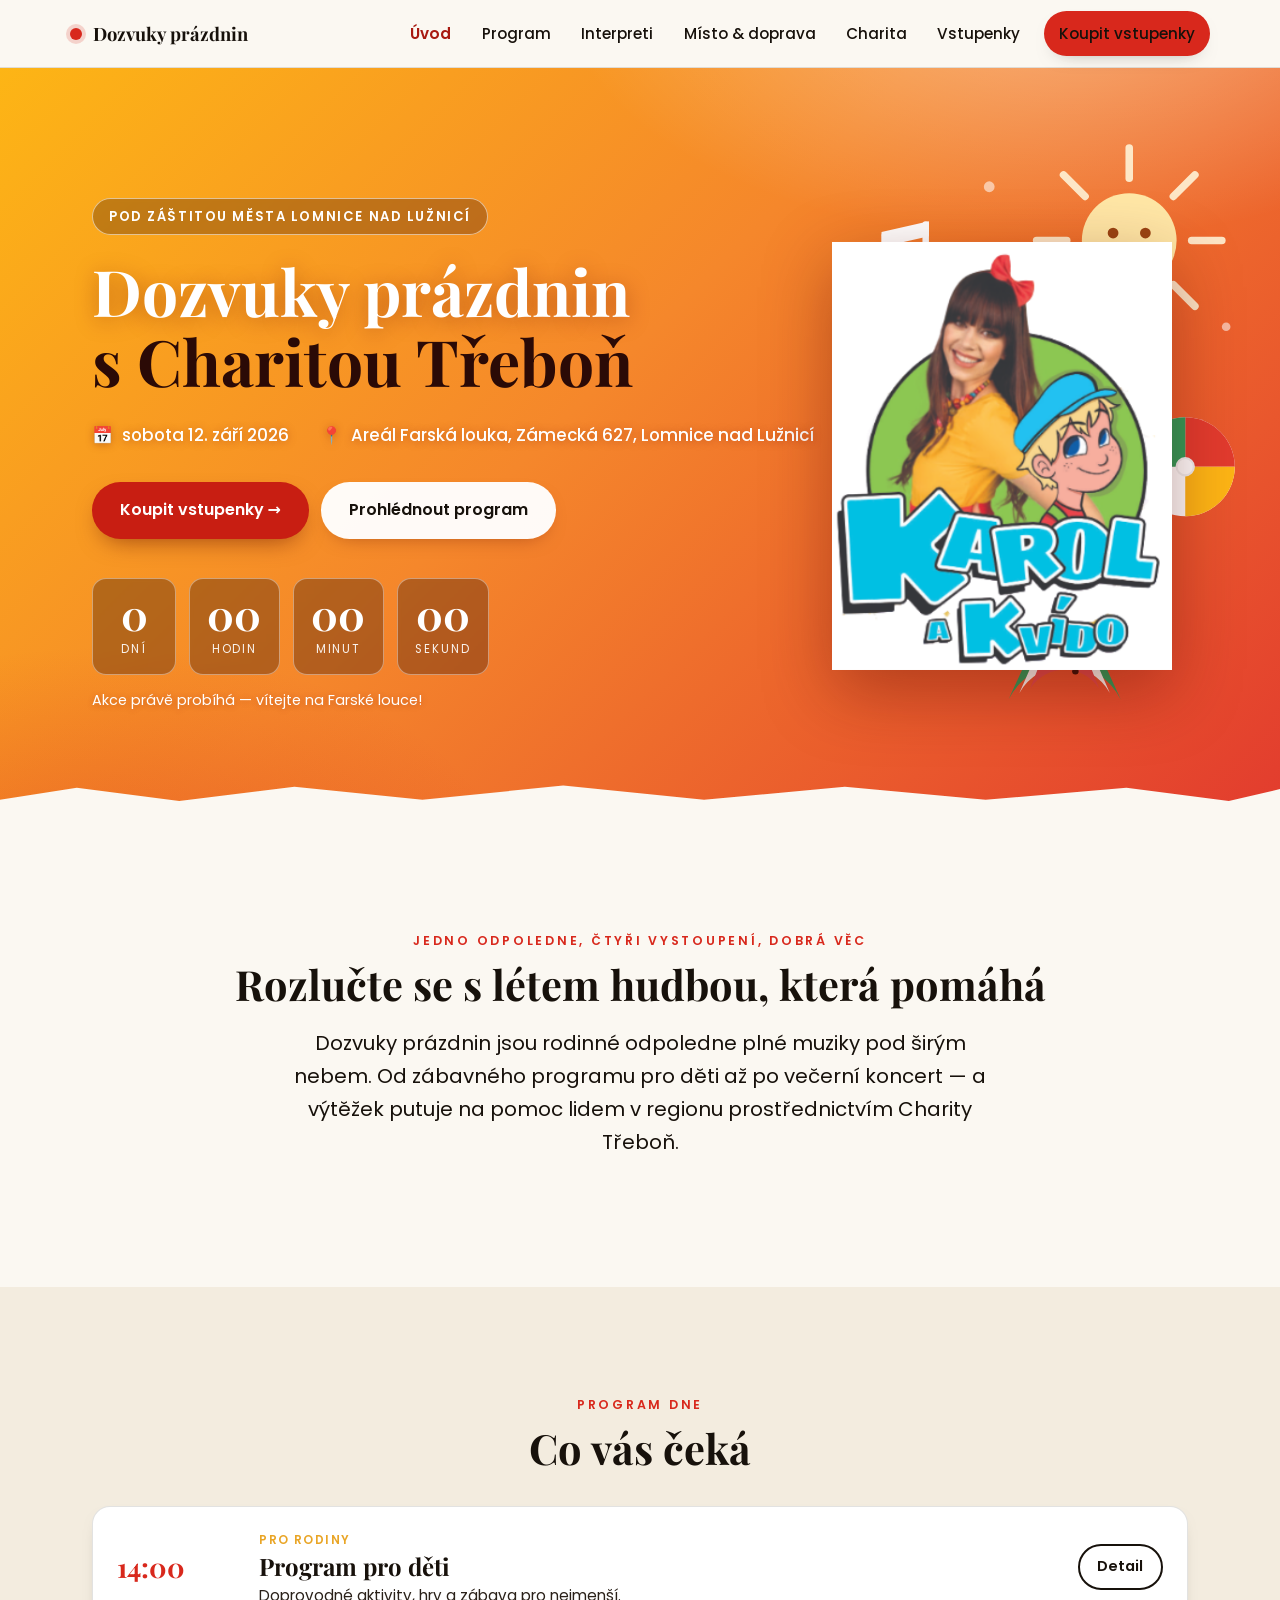
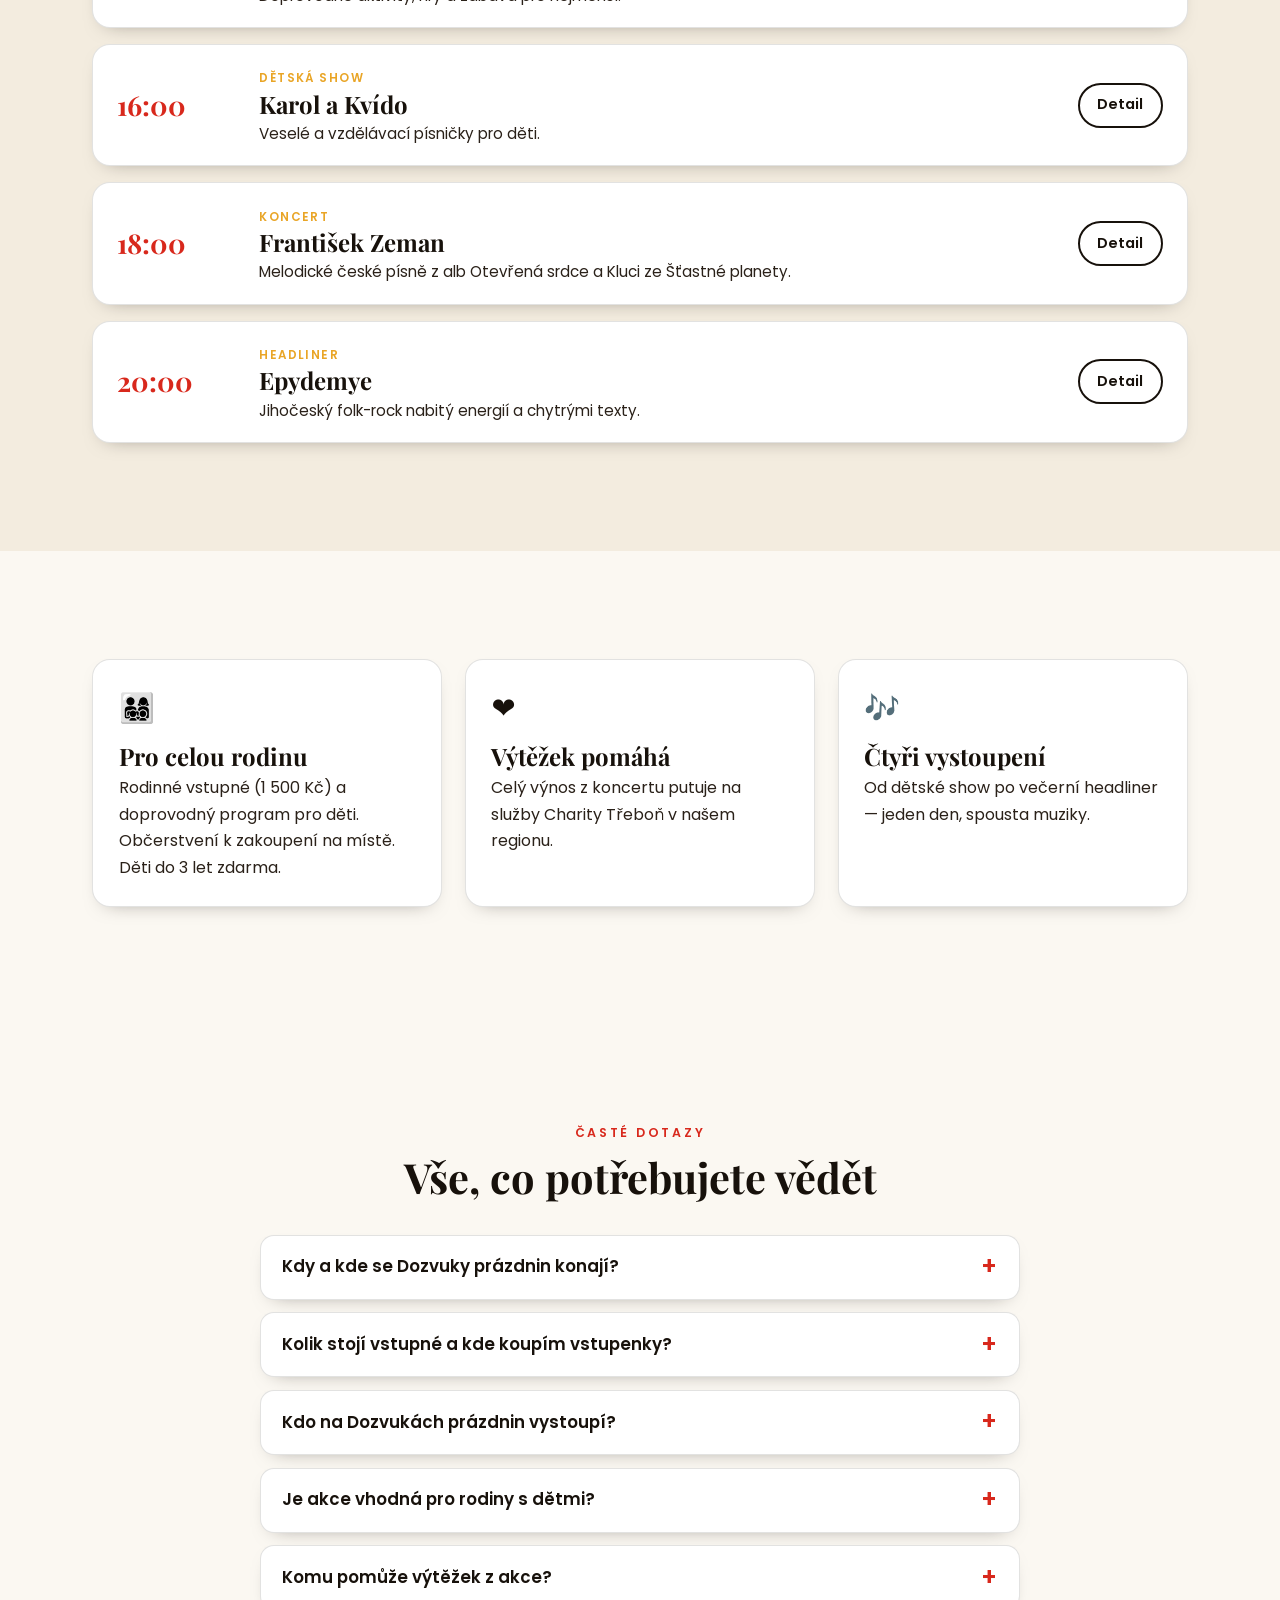
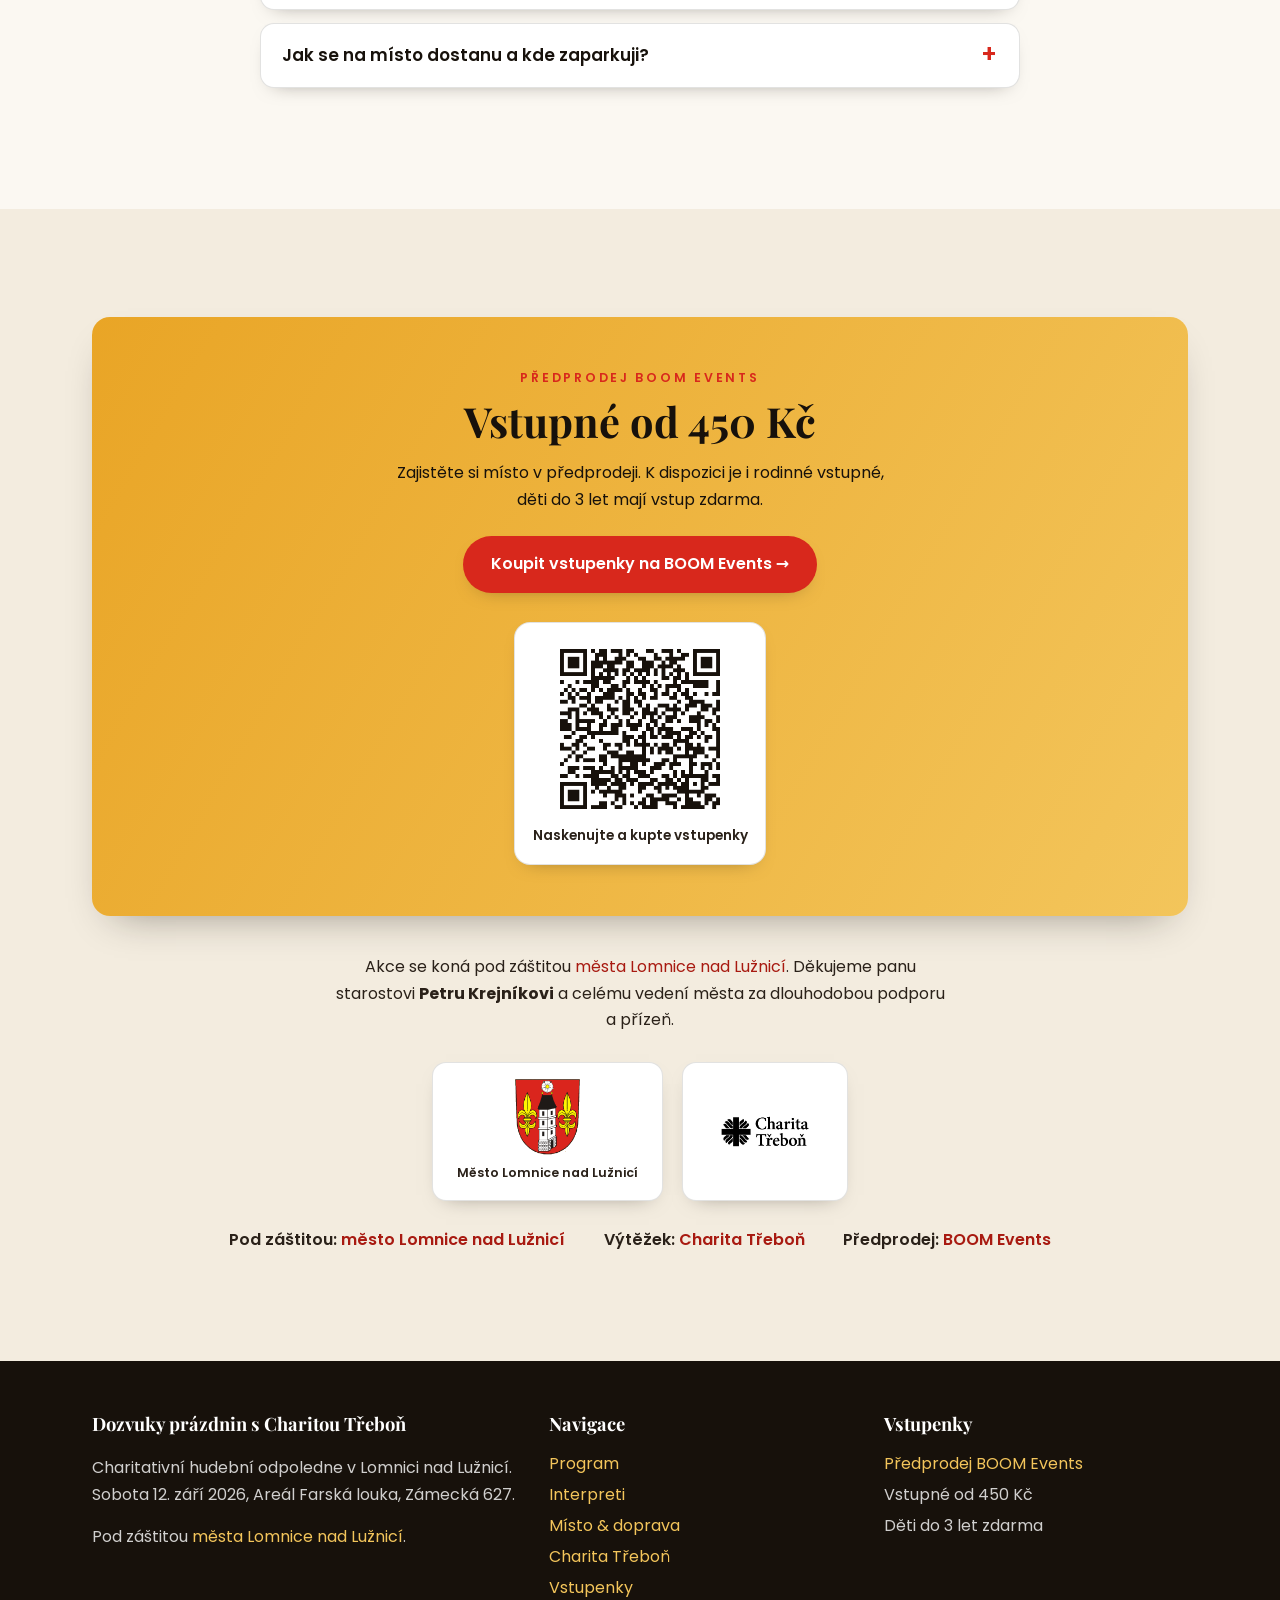
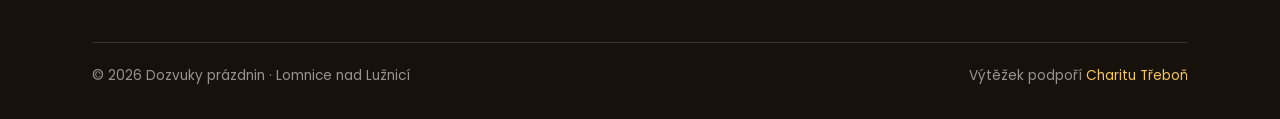
==== index.html @ 234ec27c "Přidán Google Analytics tag (gtag.js) na všechny stránky" ====
<!DOCTYPE html>
<html lang="cs">
<head>
  <!-- Google tag (gtag.js) -->
  <script async src="https://www.googletagmanager.com/gtag/js?id=G-XWTMJ2NVRX"></script>
  <script>
    window.dataLayer = window.dataLayer || [];
    function gtag(){dataLayer.push(arguments);}
    gtag('js', new Date());

    gtag('config', 'G-XWTMJ2NVRX');
  </script>
  <meta charset="UTF-8" />
  <meta name="viewport" content="width=device-width, initial-scale=1.0" />
  <title>Dozvuky prázdnin s Charitou Třeboň · 12. 9. 2026 · Lomnice nad Lužnicí</title>
  <meta name="description" content="Dozvuky prázdnin s Charitou Třeboň — rodinné charitativní odpoledne a koncert v sobotu 12. září 2026 v Lomnici nad Lužnicí (areál Farská louka). Vystoupí Karol a Kvído, František Zeman a Epydemye. Vstupné od 450 Kč, děti do 3 let zdarma. Výtěžek podpoří Charitu Třeboň." />
  <meta name="keywords" content="Dozvuky prázdnin, Lomnice nad Lužnicí, Charita Třeboň, koncert, Epydemye, František Zeman, Karol a Kvído, Farská louka, akce pro rodiny, září 2026" />
  <link rel="canonical" href="https://dozvukyprazdnin.cz/" />
  <meta name="robots" content="index,follow,max-image-preview:large,max-snippet:-1" />
  <meta name="author" content="Dozvuky prázdnin s Charitou Třeboň" />
  <meta name="theme-color" content="#E23B2E" />
  <meta name="geo.region" content="CZ-JC" />
  <meta name="geo.placename" content="Lomnice nad Lužnicí" />
  <meta name="geo.position" content="49.0876;14.7156" />
  <meta name="ICBM" content="49.0876, 14.7156" />
  <meta property="og:site_name" content="Dozvuky prázdnin s Charitou Třeboň" />
  <meta property="og:locale" content="cs_CZ" />
  <meta property="og:type" content="website" />
  <meta property="og:url" content="https://dozvukyprazdnin.cz/" />
  <meta property="og:title" content="Dozvuky prázdnin s Charitou Třeboň · 12. 9. 2026 · Lomnice nad Lužnicí" />
  <meta property="og:description" content="Rodinné charitativní odpoledne a koncert. Karol a Kvído, František Zeman a Epydemye. Vstupné od 450 Kč, děti do 3 let zdarma. Výtěžek pro Charitu Třeboň." />
  <meta property="og:image" content="https://dozvukyprazdnin.cz/og-image.png" />
  <meta property="og:image:width" content="1200" />
  <meta property="og:image:height" content="630" />
  <meta property="og:image:alt" content="Dozvuky prázdnin s Charitou Třeboň — 12. září 2026, Lomnice nad Lužnicí" />
  <meta name="twitter:card" content="summary_large_image" />
  <meta name="twitter:title" content="Dozvuky prázdnin s Charitou Třeboň · 12. 9. 2026" />
  <meta name="twitter:description" content="Rodinné charitativní odpoledne a koncert v Lomnici nad Lužnicí. Karol a Kvído, František Zeman, Epydemye. Vstupné od 450 Kč." />
  <meta name="twitter:image" content="https://dozvukyprazdnin.cz/og-image.png" />
  <link rel="icon" href="favicon.svg" type="image/svg+xml" />
  <link rel="apple-touch-icon" href="apple-touch-icon.png" />
  <link rel="preconnect" href="https://fonts.googleapis.com" />
  <link rel="preconnect" href="https://fonts.gstatic.com" crossorigin />
  <link href="https://fonts.googleapis.com/css2?family=Playfair+Display:wght@500;700;800&family=Poppins:wght@400;500;600&display=swap" rel="stylesheet" />
  <link rel="stylesheet" href="styles.css" />
  <script type="application/ld+json">
  {
    "@context": "https://schema.org",
    "@graph": [
      {
        "@type": "Festival",
        "name": "Dozvuky prázdnin s Charitou Třeboň",
        "startDate": "2026-09-12T14:00:00+02:00",
        "endDate": "2026-09-12T23:00:00+02:00",
        "eventStatus": "https://schema.org/EventScheduled",
        "eventAttendanceMode": "https://schema.org/OfflineEventAttendanceMode",
        "inLanguage": "cs",
        "url": "https://dozvukyprazdnin.cz/",
        "image": ["https://dozvukyprazdnin.cz/og-image.png"],
        "description": "Rodinné charitativní hudební odpoledne a večer v Lomnici nad Lužnicí. Program pro děti, Karol a Kvído, František Zeman a Epydemye. Výtěžek podpoří Charitu Třeboň.",
        "location": {
          "@type": "Place",
          "name": "Areál Farská louka",
          "address": {
            "@type": "PostalAddress",
            "streetAddress": "Zámecká 627",
            "addressLocality": "Lomnice nad Lužnicí",
            "postalCode": "378 16",
            "addressCountry": "CZ"
          },
          "geo": { "@type": "GeoCoordinates", "latitude": 49.0876, "longitude": 14.7156 }
        },
        "organizer": { "@type": "Organization", "name": "Encantar s.r.o.", "url": "https://dozvukyprazdnin.cz/" },
        "sponsor": { "@type": "Organization", "name": "Město Lomnice nad Lužnicí" },
        "performer": [
          { "@type": "MusicGroup", "name": "Karol a Kvído", "url": "https://karolakvido.cz/" },
          { "@type": "Person", "name": "František Zeman", "url": "https://frantisekzeman.cz/" },
          { "@type": "MusicGroup", "name": "Epydemye", "url": "https://www.epydemye.cz/" }
        ],
        "offers": {
          "@type": "Offer",
          "url": "https://connect.boomevents.org/cs/encantar-sro-dcrau/dozvukyprazdnin26?fromGuidepost=true",
          "price": "450",
          "priceCurrency": "CZK",
          "availability": "https://schema.org/InStock",
          "validFrom": "2026-01-01T00:00:00+01:00"
        },
        "subEvent": [
          { "@type": "Event", "name": "Program pro děti", "startDate": "2026-09-12T14:00:00+02:00", "location": { "@type": "Place", "name": "Areál Farská louka, Lomnice nad Lužnicí" } },
          { "@type": "Event", "name": "Karol a Kvído", "startDate": "2026-09-12T16:00:00+02:00", "performer": { "@type": "MusicGroup", "name": "Karol a Kvído" }, "location": { "@type": "Place", "name": "Areál Farská louka, Lomnice nad Lužnicí" } },
          { "@type": "Event", "name": "František Zeman", "startDate": "2026-09-12T18:00:00+02:00", "performer": { "@type": "Person", "name": "František Zeman" }, "location": { "@type": "Place", "name": "Areál Farská louka, Lomnice nad Lužnicí" } },
          { "@type": "Event", "name": "Epydemye", "startDate": "2026-09-12T20:00:00+02:00", "performer": { "@type": "MusicGroup", "name": "Epydemye" }, "location": { "@type": "Place", "name": "Areál Farská louka, Lomnice nad Lužnicí" } }
        ]
      },
      {
        "@type": "WebSite",
        "name": "Dozvuky prázdnin s Charitou Třeboň",
        "url": "https://dozvukyprazdnin.cz/",
        "inLanguage": "cs"
      },
      {
        "@type": "FAQPage",
        "mainEntity": [
          { "@type": "Question", "name": "Kdy a kde se Dozvuky prázdnin konají?", "acceptedAnswer": { "@type": "Answer", "text": "V sobotu 12. září 2026 od 14:00 v areálu Farská louka, Zámecká 627, Lomnice nad Lužnicí." } },
          { "@type": "Question", "name": "Kolik stojí vstupné a kde koupím vstupenky?", "acceptedAnswer": { "@type": "Answer", "text": "Základní vstupné je od 450 Kč, rodinné vstupné (1+3 nebo 2+2) stojí 1 500 Kč. Vstupenky koupíte v předprodeji na BOOM Events. Ve vstupném je koncert a program; jídlo a pití si návštěvníci hradí sami na místě. Děti do 3 let mají vstup zdarma." } },
          { "@type": "Question", "name": "Kdo na Dozvukách prázdnin vystoupí?", "acceptedAnswer": { "@type": "Answer", "text": "Odpolední program pro děti (14:00), dětská show Karol a Kvído (16:00), zpěvák František Zeman (18:00) a jihočeská folk-rocková kapela Epydemye (20:00)." } },
          { "@type": "Question", "name": "Je akce vhodná pro rodiny s dětmi?", "acceptedAnswer": { "@type": "Answer", "text": "Ano. Připraven je doprovodný program pro děti a rodinné vstupné (1 500 Kč). Občerstvení je k zakoupení na místě. Děti do 3 let vstup zdarma." } },
          { "@type": "Question", "name": "Komu pomůže výtěžek z akce?", "acceptedAnswer": { "@type": "Answer", "text": "Celý výtěžek z koncertu podpoří Charitu Třeboň a její sociální a zdravotní služby v regionu." } },
          { "@type": "Question", "name": "Jak se na místo dostanu a kde zaparkuji?", "acceptedAnswer": { "@type": "Answer", "text": "Areál Farská louka leží v centru Lomnice nad Lužnicí. Přijet lze autem (parkování v okolí areálu a v centru) i vlakem na trati Veselí nad Lužnicí – Třeboň." } }
        ]
      }
    ]
  }
  </script>
</head>
<body>

  <header class="site-header">
    <div class="container nav">
      <a class="brand" href="index.html"><span class="dot"></span> Dozvuky prázdnin</a>
      <button class="nav-toggle" aria-label="Menu"><span></span><span></span><span></span></button>
      <ul class="nav-links">
        <li><a href="index.html" class="active">Úvod</a></li>
        <li><a href="program.html">Program</a></li>
        <li><a href="interpreti.html">Interpreti</a></li>
        <li><a href="info.html">Místo &amp; doprava</a></li>
        <li><a href="charita.html">Charita</a></li>
        <li><a href="vstupenky.html">Vstupenky</a></li>
        <li class="nav-cta"><a class="btn btn--primary btn--sm" href="https://connect.boomevents.org/cs/encantar-sro-dcrau/dozvukyprazdnin26?fromGuidepost=true" target="_blank" rel="noopener">Koupit vstupenky</a></li>
      </ul>
    </div>
  </header>

  <!-- HERO -->
  <section class="hero">
    <div class="hero-art" aria-hidden="true">
      <svg viewBox="0 0 520 620" xmlns="http://www.w3.org/2000/svg">
        <!-- konfety -->
        <g fill="#fff" opacity=".55">
          <circle cx="250" cy="70" r="5"/><circle cx="470" cy="200" r="4"/>
          <circle cx="210" cy="300" r="4"/><circle cx="300" cy="230" r="5"/>
          <circle cx="410" cy="470" r="5"/><circle cx="230" cy="470" r="4"/>
        </g>
        <!-- sluníčko -->
        <g class="float">
          <g stroke="#FFF3D6" stroke-width="7" stroke-linecap="round" opacity=".9">
            <line x1="438" y1="120" x2="466" y2="120"/>
            <line x1="421" y1="79" x2="441" y2="59"/>
            <line x1="380" y1="62" x2="380" y2="34"/>
            <line x1="339" y1="79" x2="319" y2="59"/>
            <line x1="322" y1="120" x2="294" y2="120"/>
            <line x1="339" y1="161" x2="319" y2="181"/>
            <line x1="380" y1="178" x2="380" y2="206"/>
            <line x1="421" y1="161" x2="441" y2="181"/>
          </g>
          <circle cx="380" cy="120" r="44" fill="#FFE7A6"/>
          <circle cx="365" cy="113" r="5" fill="#9a4413"/>
          <circle cx="395" cy="113" r="5" fill="#9a4413"/>
          <path d="M363 130 q17 18 34 0" stroke="#9a4413" stroke-width="5" stroke-linecap="round" fill="none"/>
        </g>
        <!-- noty -->
        <g class="float f2" fill="#fff">
          <rect x="150" y="112" width="6" height="72" rx="3"/>
          <rect x="188" y="102" width="6" height="72" rx="3"/>
          <path d="M150 112 L194 102 L194 116 L150 126 Z"/>
          <ellipse cx="146" cy="186" rx="14" ry="10"/>
          <ellipse cx="184" cy="176" rx="14" ry="10"/>
        </g>
        <!-- plážový míč -->
        <g class="float f3">
          <circle cx="432" cy="330" r="46" fill="#fff"/>
          <path d="M432 284 A46 46 0 0 1 478 330 L432 330 Z" fill="#E23B2E"/>
          <path d="M432 330 L478 330 A46 46 0 0 1 432 376 Z" fill="#FDB515"/>
          <path d="M432 330 L386 330 A46 46 0 0 1 432 284 Z" fill="#2E9E5A"/>
          <circle cx="432" cy="330" r="8" fill="#fff" stroke="#f0f0f0" stroke-width="2"/>
        </g>
        <!-- zmrzka -->
        <g class="float f4">
          <path d="M126 352 L174 352 L150 414 Z" fill="#E8A05A"/>
          <circle cx="150" cy="340" r="26" fill="#FBE3A0"/>
          <circle cx="135" cy="324" r="20" fill="#F4A7C0"/>
          <circle cx="166" cy="324" r="20" fill="#F0997B"/>
          <circle cx="150" cy="302" r="7" fill="#E23B2E"/>
        </g>
        <!-- meloun -->
        <g class="float f5">
          <path d="M320 432 L268 546 A58 58 0 0 1 372 546 Z" fill="#2E9E5A"/>
          <path d="M320 444 L278 540 A48 48 0 0 1 362 540 Z" fill="#FBF8F2"/>
          <path d="M320 454 L288 536 A38 38 0 0 1 352 536 Z" fill="#E24B4A"/>
          <circle cx="312" cy="512" r="3" fill="#3a1206"/>
          <circle cx="330" cy="520" r="3" fill="#3a1206"/>
          <circle cx="320" cy="498" r="3" fill="#3a1206"/>
        </g>
      </svg>
    </div>
    <div class="container">
      <span class="hero-badge">Pod záštitou města Lomnice nad Lužnicí</span>
      <h1>Dozvuky prázdnin <span class="accent">s Charitou Třeboň</span></h1>
      <div class="hero-meta">
        <div><span class="ic">📅</span> sobota 12. září 2026</div>
        <div><span class="ic">📍</span> Areál Farská louka, Zámecká 627, Lomnice nad Lužnicí</div>
        <div><span class="ic">🎟️</span> vstupné od 450 Kč</div>
      </div>
      <div class="hero-actions">
        <a class="btn btn--primary" href="https://connect.boomevents.org/cs/encantar-sro-dcrau/dozvukyprazdnin26?fromGuidepost=true" target="_blank" rel="noopener">Koupit vstupenky →</a>
        <a class="btn btn--ghost" href="program.html">Prohlédnout program</a>
      </div>

      <div id="countdown-wrap">
        <div class="countdown" role="timer" aria-label="Odpočet do akce">
          <div class="cd-box"><div class="cd-num" id="cd-days">–</div><div class="cd-lab">dní</div></div>
          <div class="cd-box"><div class="cd-num" id="cd-hours">–</div><div class="cd-lab">hodin</div></div>
          <div class="cd-box"><div class="cd-num" id="cd-min">–</div><div class="cd-lab">minut</div></div>
          <div class="cd-box"><div class="cd-num" id="cd-sec">–</div><div class="cd-lab">sekund</div></div>
        </div>
        <p class="cd-note" style="margin:.9rem 0 0;color:rgba(255,255,255,.7);font-size:.9rem;">Do zahájení na Farské louce zbývá…</p>
      </div>

      <figure class="hero-photo">
        <img src="karol-a-kvido.png" alt="Karol a Kvído — dětská show na Dozvukách prázdnin" width="363" height="457" />
      </figure>
    </div>
  </section>

  <!-- INTRO -->
  <section class="section">
    <div class="container center">
      <p class="eyebrow">Jedno odpoledne, čtyři vystoupení, dobrá věc</p>
      <h2 class="reveal">Rozlučte se s létem hudbou, která pomáhá</h2>
      <p class="lead reveal">Dozvuky prázdnin jsou rodinné odpoledne plné muziky pod širým nebem. Od zábavného programu pro děti až po večerní koncert — a výtěžek putuje na pomoc lidem v regionu prostřednictvím Charity Třeboň.</p>
    </div>
  </section>

  <!-- PROGRAM PREVIEW -->
  <section class="section section--paper2">
    <div class="container">
      <p class="eyebrow center">Program dne</p>
      <h2 class="center reveal">Co vás čeká</h2>
      <div class="program-list">
        <div class="pcard reveal">
          <div class="time">14:00</div>
          <div class="who"><span class="tag">Pro rodiny</span><h3>Program pro děti</h3><p>Doprovodné aktivity, hry a zábava pro nejmenší.</p></div>
          <div class="cta-cell"><a class="btn btn--ghost btn--sm" href="program.html">Detail</a></div>
        </div>
        <div class="pcard reveal">
          <div class="time">16:00</div>
          <div class="who"><span class="tag">Dětská show</span><h3>Karol a Kvído</h3><p>Veselé a vzdělávací písničky pro děti.</p></div>
          <div class="cta-cell"><a class="btn btn--ghost btn--sm" href="interpreti.html#karol">Detail</a></div>
        </div>
        <div class="pcard reveal">
          <div class="time">18:00</div>
          <div class="who"><span class="tag">Koncert</span><h3>František Zeman</h3><p>Melodické české písně z alb Otevřená srdce a Kluci ze Šťastné planety.</p></div>
          <div class="cta-cell"><a class="btn btn--ghost btn--sm" href="interpreti.html#zeman">Detail</a></div>
        </div>
        <div class="pcard reveal">
          <div class="time">20:00</div>
          <div class="who"><span class="tag">Headliner</span><h3>Epydemye</h3><p>Jihočeský folk-rock nabitý energií a chytrými texty.</p></div>
          <div class="cta-cell"><a class="btn btn--ghost btn--sm" href="interpreti.html#epydemye">Detail</a></div>
        </div>
      </div>
    </div>
  </section>

  <!-- HIGHLIGHTS -->
  <section class="section">
    <div class="container">
      <div class="grid grid-3">
        <div class="card reveal"><div class="ico">👨‍👩‍👧‍👦</div><h3>Pro celou rodinu</h3><p>Rodinné vstupné (1 500 Kč) a doprovodný program pro děti. Občerstvení k zakoupení na místě. Děti do 3 let zdarma.</p></div>
        <div class="card reveal"><div class="ico">❤️</div><h3>Výtěžek pomáhá</h3><p>Celý výnos z koncertu putuje na služby Charity Třeboň v našem regionu.</p></div>
        <div class="card reveal"><div class="ico">🎶</div><h3>Čtyři vystoupení</h3><p>Od dětské show po večerní headliner — jeden den, spousta muziky.</p></div>
      </div>
    </div>
  </section>

  <!-- FAQ -->
  <section class="section">
    <div class="container">
      <p class="eyebrow center">Časté dotazy</p>
      <h2 class="center reveal">Vše, co potřebujete vědět</h2>
      <div class="faq reveal">
        <details>
          <summary>Kdy a kde se Dozvuky prázdnin konají?</summary>
          <p>V sobotu 12. září 2026 od 14:00 v areálu Farská louka, Zámecká 627, Lomnice nad Lužnicí.</p>
        </details>
        <details>
          <summary>Kolik stojí vstupné a kde koupím vstupenky?</summary>
          <p>Základní vstupné je od 450 Kč, rodinné vstupné (1+3 nebo 2+2) stojí 1 500 Kč. Vstupenky pořídíte v předprodeji na <a href="https://connect.boomevents.org/cs/encantar-sro-dcrau/dozvukyprazdnin26?fromGuidepost=true" target="_blank" rel="noopener">BOOM Events</a>. Ve vstupném je koncert a program; jídlo a pití si hradíte na místě. Děti do 3 let mají vstup zdarma.</p>
        </details>
        <details>
          <summary>Kdo na Dozvukách prázdnin vystoupí?</summary>
          <p>Odpolední program pro děti (14:00), dětská show Karol a Kvído (16:00), zpěvák František Zeman (18:00) a jihočeská folk-rocková kapela Epydemye (20:00). Více na stránce <a href="interpreti.html">Interpreti</a>.</p>
        </details>
        <details>
          <summary>Je akce vhodná pro rodiny s dětmi?</summary>
          <p>Ano. Připraven je doprovodný program pro děti a rodinné vstupné. Občerstvení je k zakoupení přímo na místě. Děti do 3 let mají vstup zdarma.</p>
        </details>
        <details>
          <summary>Komu pomůže výtěžek z akce?</summary>
          <p>Celý výtěžek z koncertu podpoří <a href="charita.html">Charitu Třeboň</a> a její sociální a zdravotní služby v regionu.</p>
        </details>
        <details>
          <summary>Jak se na místo dostanu a kde zaparkuji?</summary>
          <p>Areál Farská louka leží v centru Lomnice nad Lužnicí. Přijet lze autem i vlakem na trati Veselí nad Lužnicí – Třeboň. Podrobnosti najdete na stránce <a href="info.html">Místo &amp; doprava</a>.</p>
        </details>
      </div>
    </div>
  </section>

  <!-- CTA -->
  <section class="section section--paper2">
    <div class="container">
      <div class="cta-band reveal">
        <p class="eyebrow">Předprodej BOOM Events</p>
        <h2>Vstupné od 450 Kč</h2>
        <p style="max-width:52ch;margin:0 auto 1.4rem;">Zajistěte si místo v předprodeji. K dispozici je i rodinné vstupné, děti do 3 let mají vstup zdarma.</p>
        <a class="btn btn--primary" href="https://connect.boomevents.org/cs/encantar-sro-dcrau/dozvukyprazdnin26?fromGuidepost=true" target="_blank" rel="noopener">Koupit vstupenky na BOOM Events →</a>
        <div>
          <a class="qr-box" href="https://connect.boomevents.org/cs/encantar-sro-dcrau/dozvukyprazdnin26?fromGuidepost=true" target="_blank" rel="noopener" style="text-decoration:none;">
            <img src="qr-vstupenky.png" alt="QR kód – koupit vstupenky na Dozvuky prázdnin" width="630" height="630" />
            <span class="cap">Naskenujte a kupte vstupenky</span>
          </a>
        </div>
      </div>
      <p class="center reveal" style="margin:2.4rem auto 0;max-width:62ch;color:var(--ink-soft);">Akce se koná pod záštitou <a href="https://www.lomnice-nl.cz/" target="_blank" rel="noopener">města Lomnice nad Lužnicí</a>. Děkujeme panu starostovi <strong>Petru Krejníkovi</strong> a celému vedení města za dlouhodobou podporu a přízeň.</p>
      <div class="logo-row reveal">
        <a class="logo-tile znak" href="https://www.lomnice-nl.cz/" target="_blank" rel="noopener">
          <img src="znak-lomnice.png" alt="Znak města Lomnice nad Lužnicí" width="120" height="139" />
          <span class="cap">Město Lomnice nad Lužnicí</span>
        </a>
        <a class="logo-tile" href="https://trebon.charita.cz/" target="_blank" rel="noopener">
          <img src="logo-charita-trebon.jpg" alt="Logo Charita Třeboň" width="898" height="449" />
        </a>
      </div>
      <div class="partners">
        <span class="p">Pod záštitou: <a href="https://www.lomnice-nl.cz/" target="_blank" rel="noopener">město Lomnice nad Lužnicí</a></span>
        <span class="p">Výtěžek: <a href="https://trebon.charita.cz/" target="_blank" rel="noopener">Charita Třeboň</a></span>
        <span class="p">Předprodej: <a href="https://connect.boomevents.org/cs/encantar-sro-dcrau/dozvukyprazdnin26?fromGuidepost=true" target="_blank" rel="noopener">BOOM Events</a></span>
      </div>
    </div>
  </section>

  <!-- FOOTER -->
  <footer class="site-footer">
    <div class="container">
      <div class="footer-grid">
        <div>
          <h4>Dozvuky prázdnin s Charitou Třeboň</h4>
          <p>Charitativní hudební odpoledne v Lomnici nad Lužnicí.<br />Sobota 12. září 2026, Areál Farská louka, Zámecká 627.</p>
          <p>Pod záštitou <a href="https://www.lomnice-nl.cz/" target="_blank" rel="noopener">města Lomnice nad Lužnicí</a>.</p>
        </div>
        <div>
          <h4>Navigace</h4>
          <ul>
            <li><a href="program.html">Program</a></li>
            <li><a href="interpreti.html">Interpreti</a></li>
            <li><a href="info.html">Místo &amp; doprava</a></li>
            <li><a href="charita.html">Charita Třeboň</a></li>
            <li><a href="vstupenky.html">Vstupenky</a></li>
          </ul>
        </div>
        <div>
          <h4>Vstupenky</h4>
          <ul>
            <li><a href="https://connect.boomevents.org/cs/encantar-sro-dcrau/dozvukyprazdnin26?fromGuidepost=true" target="_blank" rel="noopener">Předprodej BOOM Events</a></li>
            <li>Vstupné od 450 Kč</li>
            <li>Děti do 3 let zdarma</li>
          </ul>
        </div>
      </div>
      <div class="foot-bottom">
        <span>© 2026 Dozvuky prázdnin · Lomnice nad Lužnicí</span>
        <span>Výtěžek podpoří <a href="https://trebon.charita.cz/" target="_blank" rel="noopener">Charitu Třeboň</a></span>
      </div>
    </div>
  </footer>

  <script src="main.js"></script>
</body>
</html>
---- styles.css ----
/* ==========================================================================
   Dozvuky prázdnin s Charitou Třeboň — 12. 9. 2026, Lomnice nad Lužnicí
   Barevnost inspirovaná plakátem (zlatá / černá / červená), elegantnější podání
   ========================================================================== */

:root {
  --gold:        #E9A526;   /* teplá zlatá z plakátu */
  --gold-soft:   #F3C55B;
  --gold-pale:   #FBF3E2;
  --red:         #D8281C;   /* výrazná červená */
  --red-dark:    #A81A11;
  --ink:         #17110B;   /* téměř černá, teplý nádech */
  --ink-soft:    #2A2119;
  --paper:       #FBF8F2;   /* krémová „elegantní“ plocha */
  --paper-2:     #F3ECDF;
  --line:        rgba(23,17,11,.12);
  --white:       #ffffff;
  --shadow:      0 18px 40px -22px rgba(23,17,11,.45);
  --shadow-sm:   0 8px 20px -14px rgba(23,17,11,.5);
  --radius:      18px;
  --maxw:        1140px;
  --font-head:   "Playfair Display", Georgia, serif;
  --font-body:   "Poppins", "Segoe UI", system-ui, sans-serif;
}

* { box-sizing: border-box; }

html { scroll-behavior: smooth; }

body {
  margin: 0;
  font-family: var(--font-body);
  color: var(--ink);
  background: var(--paper);
  line-height: 1.65;
  -webkit-font-smoothing: antialiased;
}

img { max-width: 100%; display: block; }

a { color: var(--red-dark); text-decoration: none; }
a:hover { text-decoration: underline; }

h1, h2, h3 { font-family: var(--font-head); line-height: 1.1; margin: 0 0 .4em; font-weight: 700; }
h1 { font-size: clamp(2.2rem, 6vw, 4rem); }
h2 { font-size: clamp(1.7rem, 4vw, 2.6rem); }
h3 { font-size: clamp(1.15rem, 2.5vw, 1.5rem); }

.container { width: 100%; max-width: var(--maxw); margin: 0 auto; padding: 0 22px; }

.eyebrow {
  font-family: var(--font-body);
  text-transform: uppercase;
  letter-spacing: .22em;
  font-size: .78rem;
  font-weight: 600;
  color: var(--red);
  margin: 0 0 .6rem;
}

.section { padding: clamp(56px, 9vw, 108px) 0; }
.section--paper2 { background: var(--paper-2); }
.section--ink { background: var(--ink); color: var(--paper); }
.section--ink h2, .section--ink h3 { color: var(--white); }
.section--ink .eyebrow { color: var(--gold-soft); }

.center { text-align: center; }
.lead { font-size: clamp(1.05rem, 2vw, 1.25rem); max-width: 60ch; }
.center .lead { margin-left: auto; margin-right: auto; }

/* -------- Buttons -------- */
.btn {
  display: inline-flex; align-items: center; gap: .55rem;
  font-weight: 600; font-size: 1rem;
  padding: .85rem 1.6rem; border-radius: 999px;
  border: 2px solid transparent; cursor: pointer;
  transition: transform .15s ease, box-shadow .2s ease, background .2s ease;
  text-decoration: none;
}
.btn:hover { text-decoration: none; transform: translateY(-2px); }
.btn--primary { background: var(--red); color: #fff; box-shadow: var(--shadow-sm); }
.btn--primary:hover { background: var(--red-dark); }
.btn--gold { background: var(--gold); color: var(--ink); box-shadow: var(--shadow-sm); }
.btn--gold:hover { background: var(--gold-soft); }
.btn--ghost { background: transparent; color: var(--ink); border-color: var(--ink); }
.section--ink .btn--ghost { color: #fff; border-color: rgba(255,255,255,.6); }
.btn--sm { padding: .55rem 1.1rem; font-size: .9rem; }

/* -------- Header / Nav -------- */
.site-header {
  position: sticky; top: 0; z-index: 50;
  background: rgba(251,248,242,.9);
  backdrop-filter: blur(10px);
  border-bottom: 1px solid var(--line);
}
.nav { display: flex; align-items: center; justify-content: space-between; gap: 1rem; padding: .7rem 0; }
.brand { display: flex; align-items: center; gap: .7rem; font-family: var(--font-head); font-weight: 700; color: var(--ink); font-size: 1.15rem; }
.brand:hover { text-decoration: none; }
.brand .dot { width: 12px; height: 12px; border-radius: 50%; background: var(--red); box-shadow: 0 0 0 4px rgba(216,40,28,.18); }
.nav-links { display: flex; align-items: center; gap: .3rem; list-style: none; margin: 0; padding: 0; }
.nav-links a {
  color: var(--ink); font-weight: 500; font-size: .95rem;
  padding: .5rem .8rem; border-radius: 999px;
}
.nav-links a:hover { background: var(--paper-2); text-decoration: none; }
.nav-links a.active { color: var(--red-dark); font-weight: 600; }
.nav-cta { margin-left: .4rem; }
.nav-toggle { display: none; background: none; border: 0; cursor: pointer; padding: .4rem; }
.nav-toggle span { display: block; width: 26px; height: 2px; background: var(--ink); margin: 5px 0; transition: .25s; }

@media (max-width: 860px) {
  .nav-toggle { display: block; }
  .nav-links {
    position: absolute; top: 100%; left: 0; right: 0;
    flex-direction: column; align-items: stretch; gap: 0;
    background: var(--paper); border-bottom: 1px solid var(--line);
    padding: .5rem 22px 1rem; box-shadow: var(--shadow-sm);
    display: none;
  }
  .nav-links.open { display: flex; }
  .nav-links a { padding: .8rem .6rem; border-radius: 10px; }
  .nav-cta { margin: .4rem 0 0; }
}

/* -------- Hero -------- */
.hero {
  position: relative; overflow: hidden;
  background:
    radial-gradient(900px 480px at 82% -12%, rgba(255,255,255,.4), transparent 55%),
    radial-gradient(700px 420px at 8% 110%, rgba(216,40,28,.35), transparent 60%),
    linear-gradient(135deg, #FDB515 0%, #F5872B 45%, #E23B2E 100%);
  color: #fff;
  padding: clamp(64px, 12vw, 130px) 0 clamp(56px, 9vw, 110px);
}
.hero::after {
  content: ""; position: absolute; inset: auto 0 -1px 0; height: 60px;
  background: var(--paper);
  clip-path: polygon(0 60%, 6% 40%, 14% 62%, 23% 38%, 33% 60%, 44% 36%, 55% 60%, 66% 38%, 77% 60%, 88% 40%, 96% 62%, 100% 42%, 100% 100%, 0 100%);
}
.hero .container { position: relative; z-index: 2; }
.hero-badge {
  display: inline-flex; align-items: center; gap: .6rem;
  background: rgba(43,10,6,.28); border: 1px solid rgba(255,255,255,.55);
  padding: .4rem 1rem; border-radius: 999px; font-size: .82rem; letter-spacing: .12em;
  text-transform: uppercase; font-weight: 600; color: #fff;
  margin-bottom: 1.3rem; backdrop-filter: blur(2px);
}
.hero h1 { color: #fff; text-shadow: 0 3px 22px rgba(120,20,10,.4); }
.hero h1 .accent { color: #2b0a06; display: block; text-shadow: none; }
.hero-meta { display: flex; flex-wrap: wrap; gap: 1.2rem 2rem; margin: 1.6rem 0 2rem; font-size: 1.05rem; color: #fff; text-shadow: 0 1px 8px rgba(120,20,10,.35); font-weight: 500; }
.hero-meta div { display: flex; align-items: center; gap: .55rem; }
.hero-meta .ic { color: #fff; }
.hero-actions { display: flex; flex-wrap: wrap; gap: .8rem; }
/* Tlačítka v hero – obě jasně viditelná na barevném pozadí */
.hero .btn--primary { background: #C81E12; color: #fff; box-shadow: 0 10px 24px -10px rgba(90,10,4,.6); }
.hero .btn--primary:hover { background: #A81A11; }
.hero .btn--ghost { background: rgba(255,255,255,.96); color: var(--ink); border-color: transparent; box-shadow: 0 8px 20px -12px rgba(90,10,4,.5); }
.hero .btn--ghost:hover { background: #fff; }

/* Letní ilustrace v hero (sluníčko, meloun, zmrzka, míč, noty) */
.hero-art { position: absolute; top: 0; right: 0; width: min(48%, 560px); height: 100%; pointer-events: none; z-index: 1; }
.hero-art svg { position: absolute; inset: 0; width: 100%; height: 100%; }
@media (max-width: 940px) { .hero-art { display: none; } }

/* Foto Karol a Kvído v hero */
.hero-photo {
  position: absolute; z-index: 3; top: 50%; right: clamp(0px, 3vw, 40px);
  transform: translateY(-50%);
  width: min(34%, 340px); margin: 0;
  filter: drop-shadow(0 22px 34px rgba(90,10,4,.4));
}
.hero-photo img {
  display: block; width: 100%; height: auto;
  animation: floaty 6.5s ease-in-out infinite; transform-box: fill-box; transform-origin: center;
}
@media (max-width: 940px) {
  .hero-photo {
    position: static; transform: none; width: min(66%, 300px);
    margin: 2.2rem auto 0; right: auto; top: auto;
  }
}
.float { animation: floaty 6s ease-in-out infinite; transform-box: fill-box; transform-origin: center; }
.float.f2 { animation-duration: 7.5s; animation-delay: -2s; }
.float.f3 { animation-duration: 5.4s; animation-delay: -1s; }
.float.f4 { animation-duration: 8.2s; animation-delay: -3s; }
.float.f5 { animation-duration: 6.8s; animation-delay: -1.5s; }
@keyframes floaty { 0%,100% { transform: translateY(0) rotate(0); } 50% { transform: translateY(-12px) rotate(2deg); } }
@media (prefers-reduced-motion: reduce) { .float { animation: none; } }

/* Malé letní ikonky u nadpisu sekce */
.summer-strip { display: flex; justify-content: center; gap: 1.4rem; margin: 0 0 1.4rem; }
.summer-strip svg { width: 42px; height: 42px; }

/* -------- Countdown -------- */
.countdown { display: flex; gap: .8rem; flex-wrap: wrap; margin-top: 2.4rem; }
.cd-box {
  background: rgba(43,10,6,.32); border: 1px solid rgba(255,255,255,.4);
  border-radius: 14px; padding: .9rem 1.1rem; min-width: 84px; text-align: center;
  backdrop-filter: blur(2px);
}
.cd-num { font-family: var(--font-head); font-size: clamp(1.8rem, 4vw, 2.6rem); font-weight: 700; color: #fff; line-height: 1; }
.cd-lab { font-size: .72rem; text-transform: uppercase; letter-spacing: .16em; color: rgba(255,255,255,.92); margin-top: .35rem; }
.cd-note { color: #fff !important; text-shadow: 0 1px 6px rgba(120,20,10,.3); }

/* -------- Program cards -------- */
.program-list { display: grid; gap: 1rem; margin-top: 2.2rem; }
.pcard {
  display: grid; grid-template-columns: 120px 1fr auto; align-items: center; gap: 1.4rem;
  background: var(--white); border: 1px solid var(--line); border-radius: var(--radius);
  padding: 1.2rem 1.5rem; box-shadow: var(--shadow-sm);
  transition: transform .15s ease, box-shadow .2s ease;
}
.pcard:hover { transform: translateY(-3px); box-shadow: var(--shadow); }
.pcard .time {
  font-family: var(--font-head); font-size: 1.7rem; font-weight: 700; color: var(--red);
}
.pcard .who h3 { margin: 0; }
.pcard .who p { margin: .25rem 0 0; color: var(--ink-soft); font-size: .95rem; }
.pcard .tag {
  font-size: .74rem; text-transform: uppercase; letter-spacing: .12em; font-weight: 600;
  color: var(--gold); }
@media (max-width: 620px) {
  .pcard { grid-template-columns: 1fr; gap: .5rem; text-align: left; }
  .pcard .cta-cell { justify-self: start; }
}

/* -------- Feature grid -------- */
.grid { display: grid; gap: 1.4rem; }
.grid-3 { grid-template-columns: repeat(3, 1fr); }
.grid-2 { grid-template-columns: repeat(2, 1fr); }
@media (max-width: 860px) { .grid-3 { grid-template-columns: 1fr; } .grid-2 { grid-template-columns: 1fr; } }

.card {
  background: var(--white); border: 1px solid var(--line); border-radius: var(--radius);
  padding: 1.6rem; box-shadow: var(--shadow-sm);
}
.card .ico { font-size: 1.8rem; margin-bottom: .6rem; }
.card h3 { margin-bottom: .4rem; }
.card p { margin: 0; color: var(--ink-soft); }

/* -------- Artist cards -------- */
.artist {
  background: var(--white); border: 1px solid var(--line); border-radius: var(--radius);
  overflow: hidden; box-shadow: var(--shadow-sm); display: flex; flex-direction: column;
}
.artist-top { padding: 1.5rem 1.6rem .2rem; }
.artist .slot { font-size: .78rem; text-transform: uppercase; letter-spacing: .14em; font-weight: 600; color: var(--red); }
.artist h3 { margin: .3rem 0 .1rem; font-size: 1.5rem; }
.artist .role { color: var(--gold); font-weight: 600; font-size: .92rem; }
.artist-body { padding: 1rem 1.6rem 1.6rem; display: flex; flex-direction: column; gap: 1rem; flex: 1; }
.artist-body p { margin: 0; color: var(--ink-soft); }
.artist-links { display: flex; flex-wrap: wrap; gap: .5rem; margin-top: auto; }
.chip {
  display: inline-flex; align-items: center; gap: .4rem;
  border: 1px solid var(--line); border-radius: 999px; padding: .4rem .9rem;
  font-size: .85rem; font-weight: 500; color: var(--ink); background: var(--paper);
}
.chip:hover { background: var(--gold-pale); border-color: var(--gold); text-decoration: none; }

/* -------- Info / price -------- */
.price-row { display: flex; flex-wrap: wrap; gap: 1.4rem; margin-top: 2rem; }
.price-box {
  flex: 1 1 240px; background: var(--white); border: 1px solid var(--line);
  border-radius: var(--radius); padding: 1.7rem; box-shadow: var(--shadow-sm); text-align: center;
}
.price-box .big { font-family: var(--font-head); font-size: 2.6rem; font-weight: 700; color: var(--red); }
.price-box .lab { text-transform: uppercase; letter-spacing: .12em; font-size: .78rem; color: var(--ink-soft); }
.map-wrap { border-radius: var(--radius); overflow: hidden; box-shadow: var(--shadow-sm); border: 1px solid var(--line); }
.map-wrap iframe { width: 100%; height: 420px; border: 0; display: block; }

/* -------- CTA band -------- */
.cta-band {
  background: linear-gradient(120deg, var(--gold) 0%, var(--gold-soft) 100%);
  color: var(--ink); border-radius: var(--radius); padding: clamp(2rem,5vw,3.2rem);
  text-align: center; box-shadow: var(--shadow);
}
.cta-band h2 { color: var(--ink); }

/* -------- FAQ -------- */
.faq { max-width: 760px; margin: 2.2rem auto 0; }
.faq details {
  background: var(--white); border: 1px solid var(--line); border-radius: 14px;
  padding: 0 1.3rem; margin-bottom: .8rem; box-shadow: var(--shadow-sm);
  transition: box-shadow .2s ease;
}
.faq details[open] { box-shadow: var(--shadow); }
.faq summary {
  list-style: none; cursor: pointer; padding: 1.1rem 2rem 1.1rem 0; position: relative;
  font-weight: 600; font-size: 1.05rem; color: var(--ink);
}
.faq summary::-webkit-details-marker { display: none; }
.faq summary::after {
  content: "+"; position: absolute; right: .1rem; top: 50%; transform: translateY(-50%);
  font-size: 1.5rem; color: var(--red); line-height: 1; transition: transform .2s ease;
}
.faq details[open] summary::after { content: "–"; }
.faq details p { margin: 0 0 1.1rem; color: var(--ink-soft); }

/* -------- Partners -------- */
.partners { display: flex; flex-wrap: wrap; align-items: center; justify-content: center; gap: 1rem 2.4rem; margin-top: 1.6rem; }
.partners .p { font-weight: 600; color: var(--ink-soft); }

/* -------- QR kód na vstupenky -------- */
.qr-box {
  display: inline-flex; flex-direction: column; align-items: center; gap: .55rem;
  background: #fff; border: 1px solid var(--line); border-radius: 16px;
  padding: 1.1rem 1.1rem 1rem; box-shadow: var(--shadow-sm); margin-top: 1.8rem;
}
.qr-box img { width: 176px; height: 176px; display: block; }
.qr-box .cap { font-size: .85rem; font-weight: 600; color: var(--ink-soft); }

/* -------- Loga (partneři) -------- */
.logo-row { display: flex; flex-wrap: wrap; align-items: stretch; justify-content: center; gap: 1.2rem; margin-top: 1.8rem; }
.logo-tile {
  background: #fff; border: 1px solid var(--line); border-radius: 14px;
  padding: 1rem 1.5rem; display: flex; flex-direction: column; align-items: center; justify-content: center;
  gap: .5rem; box-shadow: var(--shadow-sm); min-width: 150px; transition: transform .15s ease, box-shadow .2s ease;
}
a.logo-tile:hover { transform: translateY(-3px); box-shadow: var(--shadow); text-decoration: none; }
.logo-tile img { display: block; height: 58px; width: auto; }
.logo-tile.znak img { height: 76px; }
.logo-tile .cap { font-size: .78rem; font-weight: 600; color: var(--ink-soft); text-align: center; }

/* -------- Footer -------- */
.site-footer { background: var(--ink); color: rgba(255,255,255,.8); padding: 3rem 0 2rem; }
.site-footer a { color: var(--gold-soft); }
.footer-grid { display: grid; grid-template-columns: 1.4fr 1fr 1fr; gap: 2rem; }
@media (max-width: 760px) { .footer-grid { grid-template-columns: 1fr; } }
.footer-grid h4 { font-family: var(--font-head); color: #fff; margin: 0 0 .7rem; font-size: 1.15rem; }
.footer-grid ul { list-style: none; padding: 0; margin: 0; }
.footer-grid li { margin: .3rem 0; }
.foot-bottom { margin-top: 2.2rem; padding-top: 1.4rem; border-top: 1px solid rgba(255,255,255,.14); font-size: .85rem; color: rgba(255,255,255,.55); display: flex; flex-wrap: wrap; gap: .6rem 1.4rem; justify-content: space-between; }

/* -------- Page hero (subpages) -------- */
.page-hero {
  background:
    radial-gradient(800px 380px at 88% -20%, rgba(255,255,255,.35), transparent 55%),
    linear-gradient(135deg, #FDB515 0%, #F5872B 48%, #E23B2E 100%);
  color: #fff; padding: clamp(56px, 9vw, 96px) 0 clamp(44px, 7vw, 72px);
}
.page-hero h1 { color: #fff; text-shadow: 0 3px 18px rgba(120,20,10,.35); }
.page-hero p { color: #fff; max-width: 62ch; margin: .4rem 0 0; text-shadow: 0 1px 8px rgba(120,20,10,.3); }
.breadcrumb { font-size: .85rem; color: rgba(255,255,255,.92); margin-bottom: .8rem; }
.breadcrumb a { color: #fff; text-decoration: underline; }

.reveal { opacity: 0; transform: translateY(18px); transition: opacity .6s ease, transform .6s ease; }
.reveal.in { opacity: 1; transform: none; }
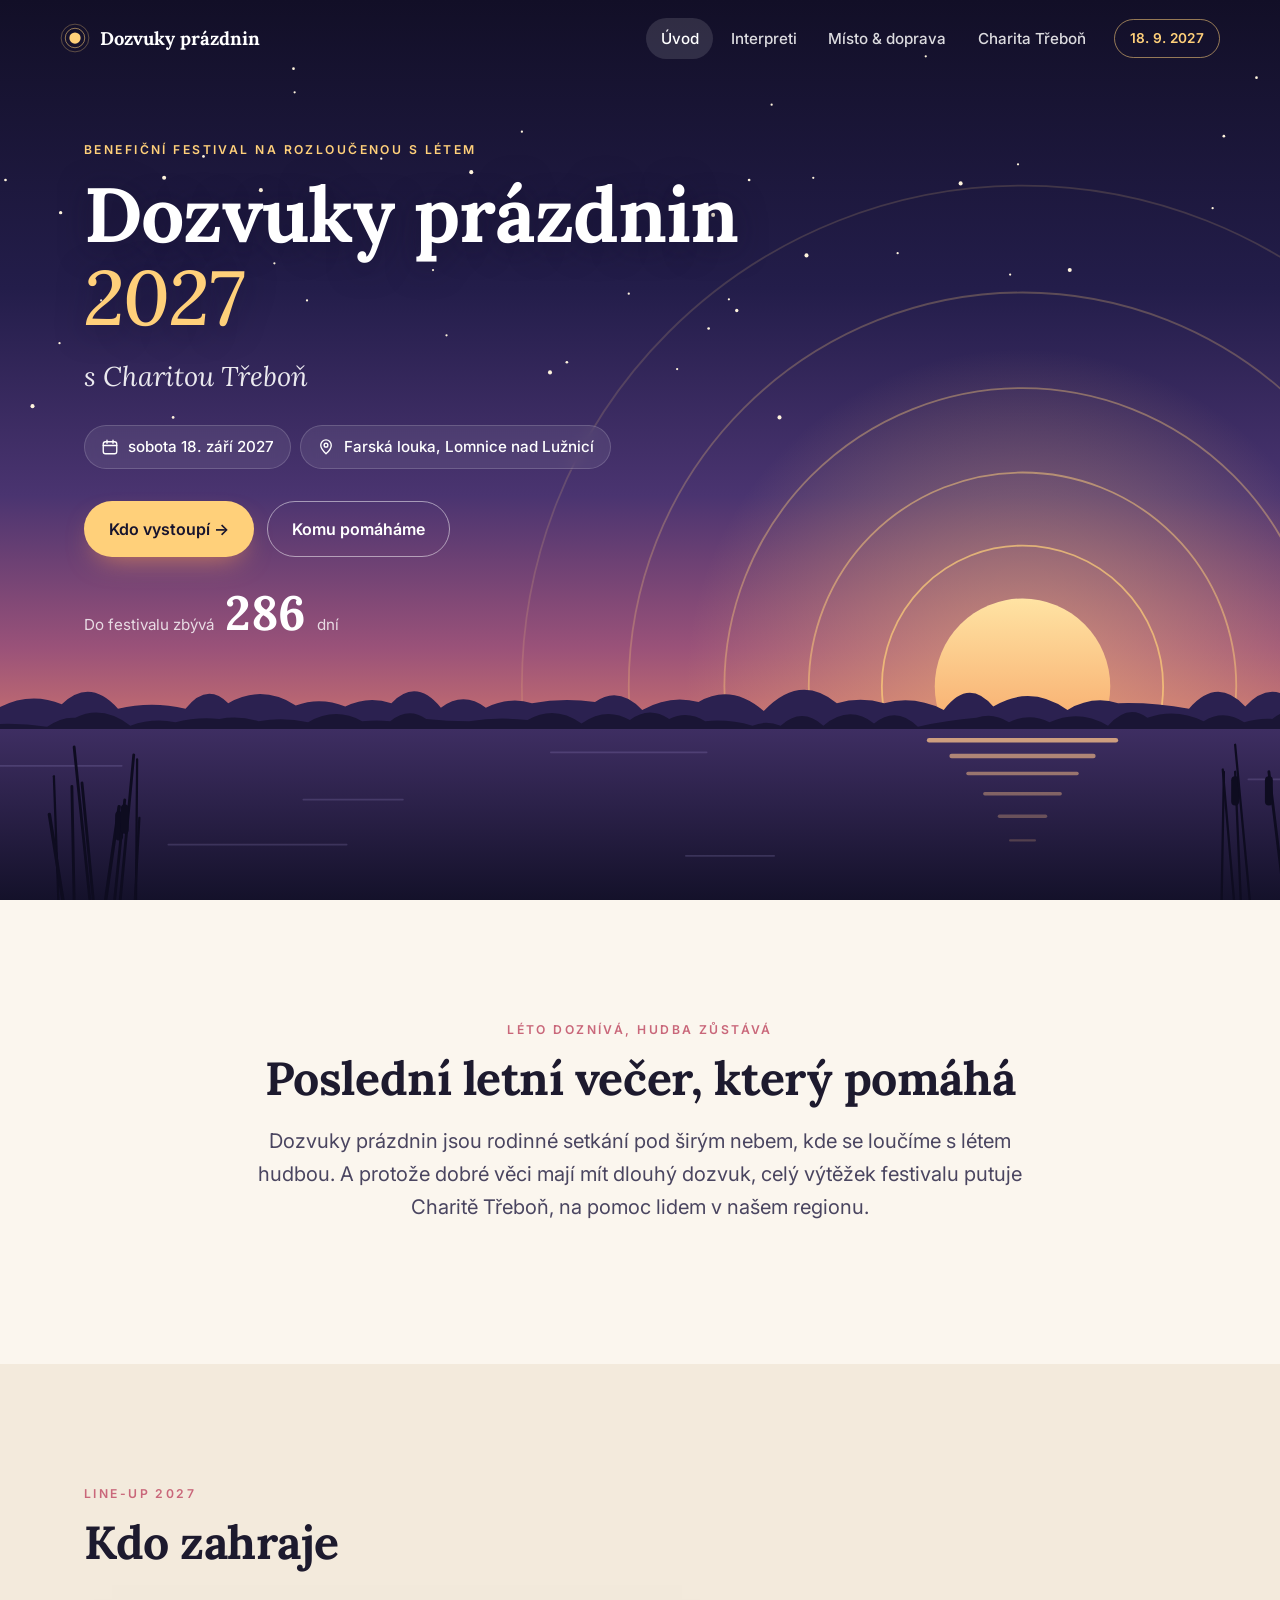
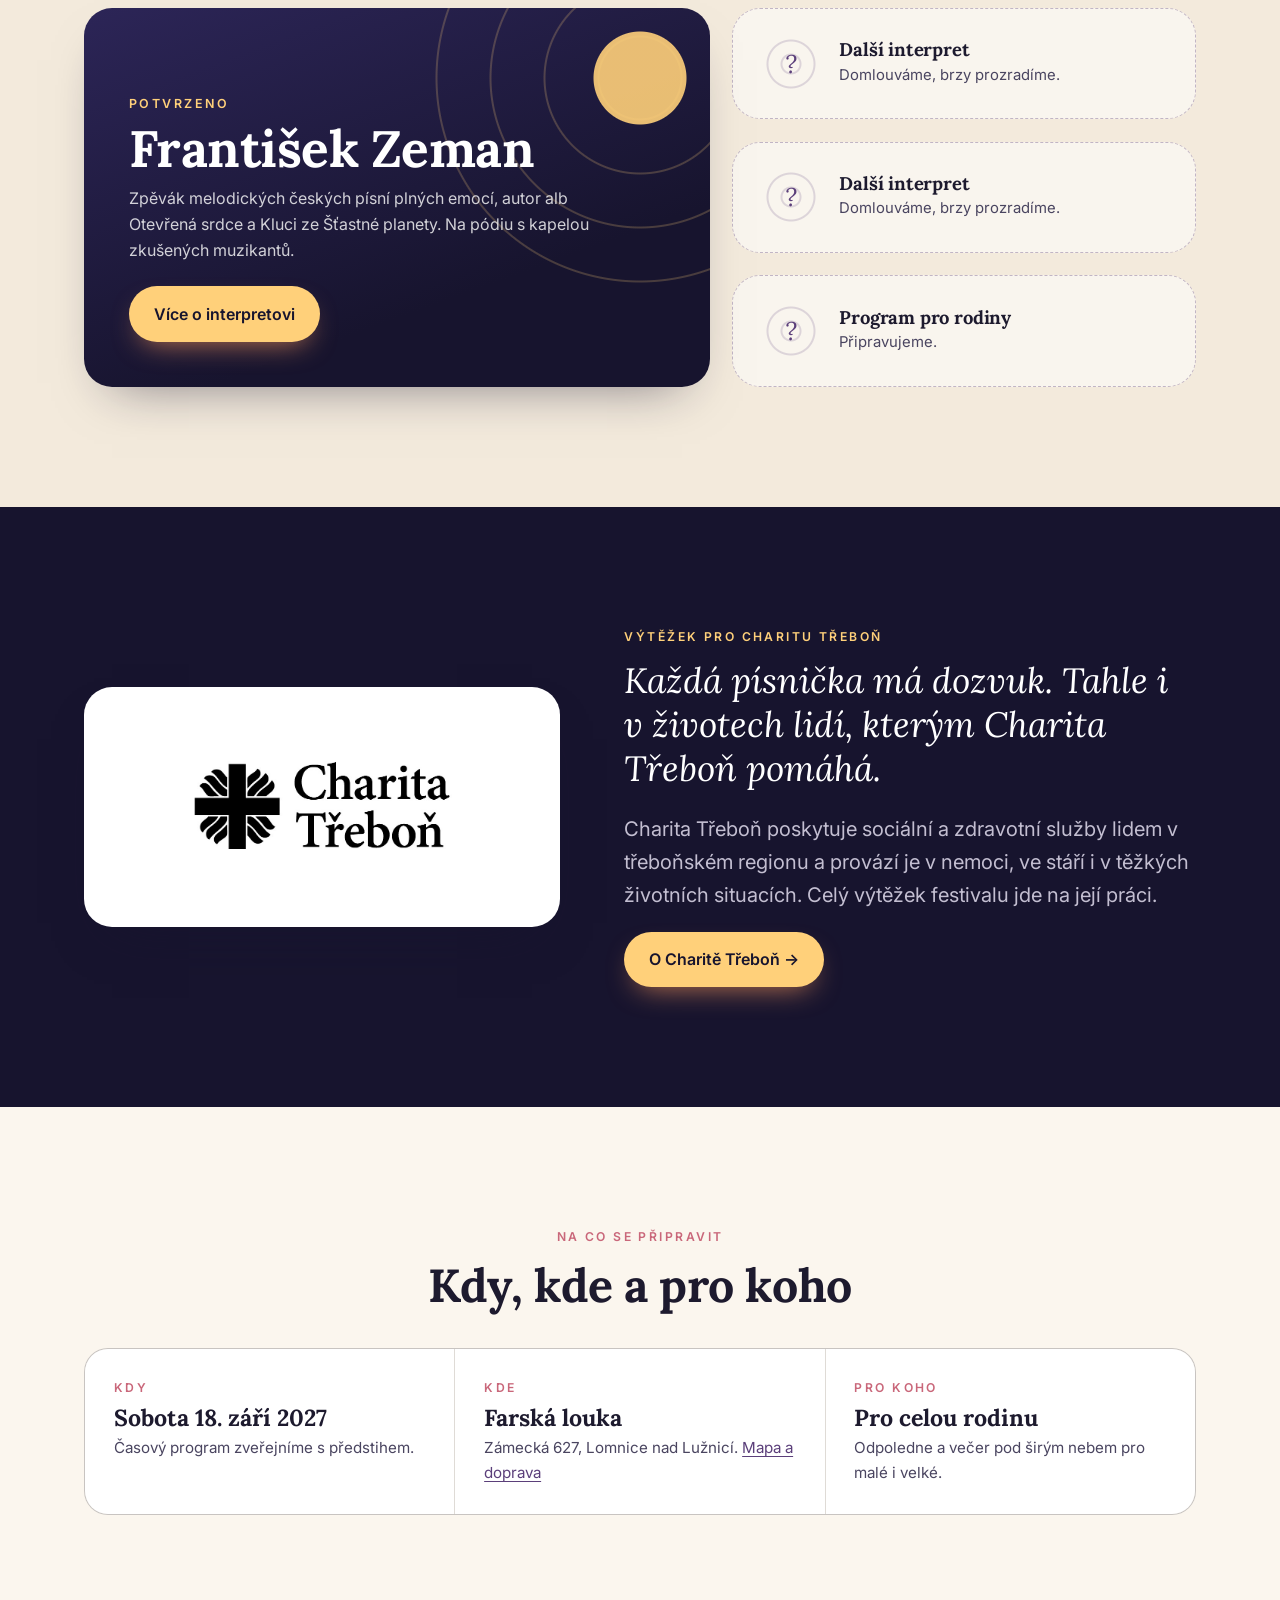
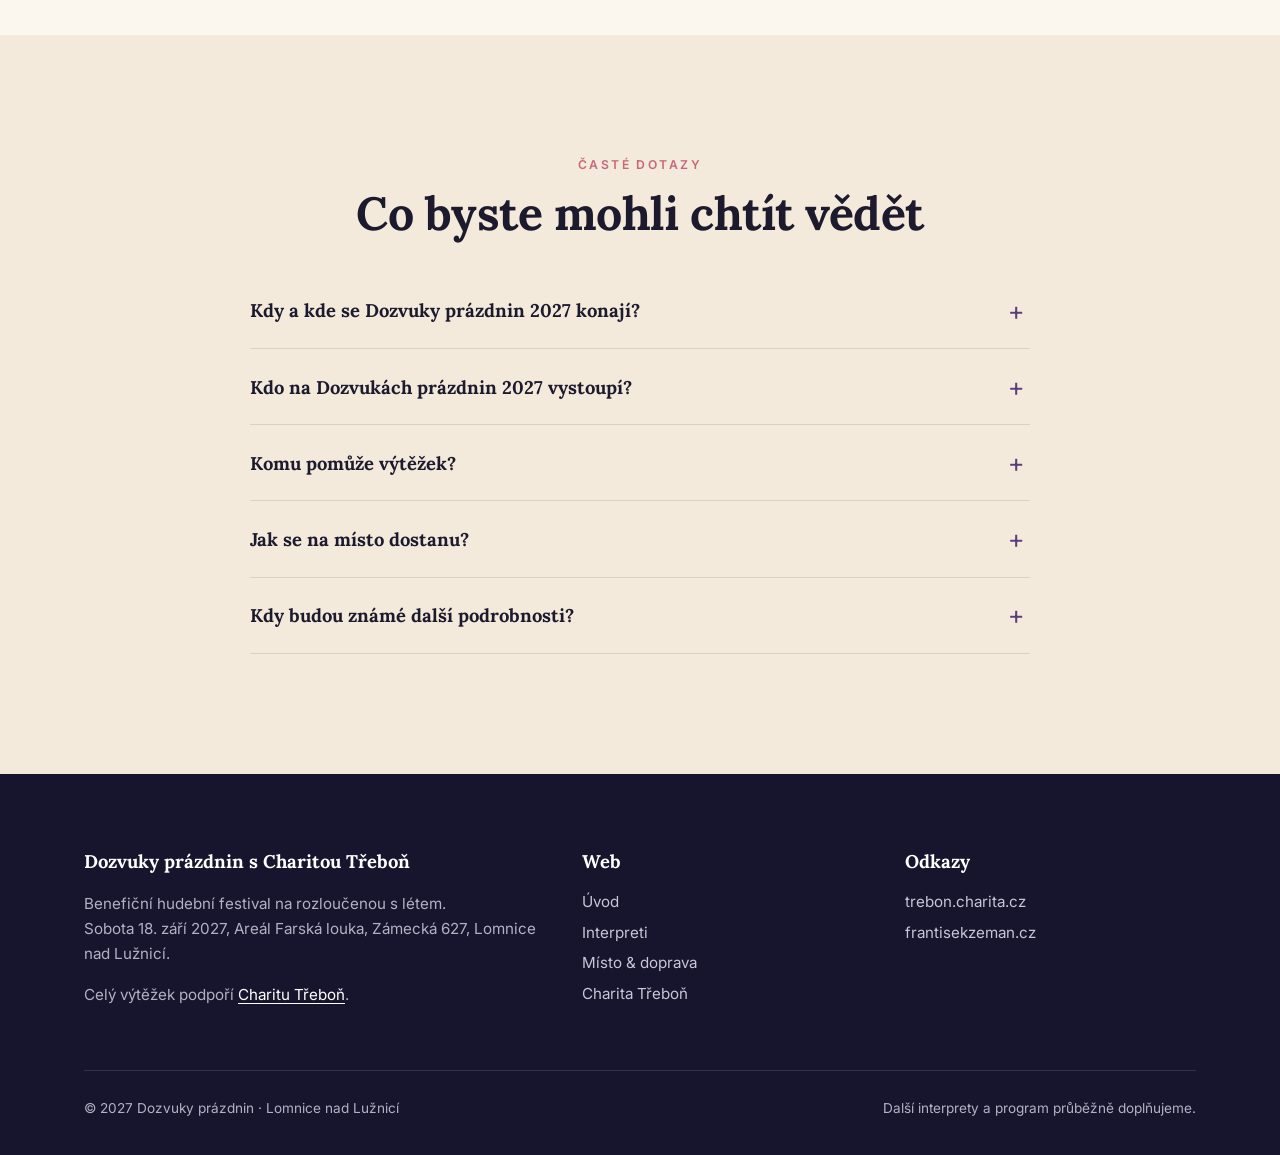
==== commit 2849e108: "Nový vzhled a obsah pro ročník 2027 - nový vzhled: soumrak nad rybníkem, vlny jako dozvuky, písma Lo" ====
--- a/index.html
+++ b/index.html
@@ -12,13 +12,12 @@
   </script>
   <meta charset="UTF-8" />
   <meta name="viewport" content="width=device-width, initial-scale=1.0" />
-  <title>Dozvuky prázdnin s Charitou Třeboň · 12. 9. 2026 · Lomnice nad Lužnicí</title>
-  <meta name="description" content="Dozvuky prázdnin s Charitou Třeboň — rodinné charitativní odpoledne a koncert v sobotu 12. září 2026 v Lomnici nad Lužnicí (areál Farská louka). Vystoupí Karol a Kvído, František Zeman a Epydemye. Vstupné od 450 Kč, děti do 3 let zdarma. Výtěžek podpoří Charitu Třeboň." />
-  <meta name="keywords" content="Dozvuky prázdnin, Lomnice nad Lužnicí, Charita Třeboň, koncert, Epydemye, František Zeman, Karol a Kvído, Farská louka, akce pro rodiny, září 2026" />
+  <title>Dozvuky prázdnin 2027 s Charitou Třeboň · 18. 9. 2027 · Lomnice nad Lužnicí</title>
+  <meta name="description" content="Dozvuky prázdnin 2027 — benefiční hudební festival na rozloučenou s létem. Sobota 18. září 2027, areál Farská louka v Lomnici nad Lužnicí. Vystoupí František Zeman a další. Celý výtěžek podpoří Charitu Třeboň." />
   <link rel="canonical" href="https://dozvukyprazdnin.cz/" />
   <meta name="robots" content="index,follow,max-image-preview:large,max-snippet:-1" />
   <meta name="author" content="Dozvuky prázdnin s Charitou Třeboň" />
-  <meta name="theme-color" content="#E23B2E" />
+  <meta name="theme-color" content="#17142E" />
   <meta name="geo.region" content="CZ-JC" />
   <meta name="geo.placename" content="Lomnice nad Lužnicí" />
   <meta name="geo.position" content="49.0876;14.7156" />
@@ -27,349 +26,295 @@
   <meta property="og:locale" content="cs_CZ" />
   <meta property="og:type" content="website" />
   <meta property="og:url" content="https://dozvukyprazdnin.cz/" />
-  <meta property="og:title" content="Dozvuky prázdnin s Charitou Třeboň · 12. 9. 2026 · Lomnice nad Lužnicí" />
-  <meta property="og:description" content="Rodinné charitativní odpoledne a koncert. Karol a Kvído, František Zeman a Epydemye. Vstupné od 450 Kč, děti do 3 let zdarma. Výtěžek pro Charitu Třeboň." />
+  <meta property="og:title" content="Dozvuky prázdnin 2027 · sobota 18. 9. 2027 · Lomnice nad Lužnicí" />
+  <meta property="og:description" content="Benefiční hudební festival na rozloučenou s létem. Vystoupí František Zeman a další. Celý výtěžek pro Charitu Třeboň." />
   <meta property="og:image" content="https://dozvukyprazdnin.cz/og-image.png" />
   <meta property="og:image:width" content="1200" />
   <meta property="og:image:height" content="630" />
-  <meta property="og:image:alt" content="Dozvuky prázdnin s Charitou Třeboň — 12. září 2026, Lomnice nad Lužnicí" />
+  <meta property="og:image:alt" content="Dozvuky prázdnin 2027 s Charitou Třeboň — sobota 18. září 2027, Lomnice nad Lužnicí" />
   <meta name="twitter:card" content="summary_large_image" />
-  <meta name="twitter:title" content="Dozvuky prázdnin s Charitou Třeboň · 12. 9. 2026" />
-  <meta name="twitter:description" content="Rodinné charitativní odpoledne a koncert v Lomnici nad Lužnicí. Karol a Kvído, František Zeman, Epydemye. Vstupné od 450 Kč." />
+  <meta name="twitter:title" content="Dozvuky prázdnin 2027 · sobota 18. 9. 2027 · Lomnice nad Lužnicí" />
+  <meta name="twitter:description" content="Benefiční hudební festival na rozloučenou s létem. Vystoupí František Zeman a další. Celý výtěžek pro Charitu Třeboň." />
   <meta name="twitter:image" content="https://dozvukyprazdnin.cz/og-image.png" />
   <link rel="icon" href="favicon.svg" type="image/svg+xml" />
   <link rel="apple-touch-icon" href="apple-touch-icon.png" />
   <link rel="preconnect" href="https://fonts.googleapis.com" />
   <link rel="preconnect" href="https://fonts.gstatic.com" crossorigin />
-  <link href="https://fonts.googleapis.com/css2?family=Playfair+Display:wght@500;700;800&family=Poppins:wght@400;500;600&display=swap" rel="stylesheet" />
+  <link href="https://fonts.googleapis.com/css2?family=Inter:wght@400;500;600&family=Lora:ital,wght@0,500;0,700;1,500;1,700&display=swap" rel="stylesheet" />
   <link rel="stylesheet" href="styles.css" />
   <script type="application/ld+json">
-  {
-    "@context": "https://schema.org",
-    "@graph": [
-      {
-        "@type": "Festival",
-        "name": "Dozvuky prázdnin s Charitou Třeboň",
-        "startDate": "2026-09-12T14:00:00+02:00",
-        "endDate": "2026-09-12T23:00:00+02:00",
-        "eventStatus": "https://schema.org/EventScheduled",
-        "eventAttendanceMode": "https://schema.org/OfflineEventAttendanceMode",
-        "inLanguage": "cs",
-        "url": "https://dozvukyprazdnin.cz/",
-        "image": ["https://dozvukyprazdnin.cz/og-image.png"],
-        "description": "Rodinné charitativní hudební odpoledne a večer v Lomnici nad Lužnicí. Program pro děti, Karol a Kvído, František Zeman a Epydemye. Výtěžek podpoří Charitu Třeboň.",
-        "location": {
-          "@type": "Place",
-          "name": "Areál Farská louka",
-          "address": {
-            "@type": "PostalAddress",
-            "streetAddress": "Zámecká 627",
-            "addressLocality": "Lomnice nad Lužnicí",
-            "postalCode": "378 16",
-            "addressCountry": "CZ"
-          },
-          "geo": { "@type": "GeoCoordinates", "latitude": 49.0876, "longitude": 14.7156 }
-        },
-        "organizer": { "@type": "Organization", "name": "Encantar s.r.o.", "url": "https://dozvukyprazdnin.cz/" },
-        "sponsor": { "@type": "Organization", "name": "Město Lomnice nad Lužnicí" },
-        "performer": [
-          { "@type": "MusicGroup", "name": "Karol a Kvído", "url": "https://karolakvido.cz/" },
-          { "@type": "Person", "name": "František Zeman", "url": "https://frantisekzeman.cz/" },
-          { "@type": "MusicGroup", "name": "Epydemye", "url": "https://www.epydemye.cz/" }
-        ],
-        "offers": {
-          "@type": "Offer",
-          "url": "https://connect.boomevents.org/cs/encantar-sro-dcrau/dozvukyprazdnin26?fromGuidepost=true",
-          "price": "450",
-          "priceCurrency": "CZK",
-          "availability": "https://schema.org/InStock",
-          "validFrom": "2026-01-01T00:00:00+01:00"
-        },
-        "subEvent": [
-          { "@type": "Event", "name": "Program pro děti", "startDate": "2026-09-12T14:00:00+02:00", "location": { "@type": "Place", "name": "Areál Farská louka, Lomnice nad Lužnicí" } },
-          { "@type": "Event", "name": "Karol a Kvído", "startDate": "2026-09-12T16:00:00+02:00", "performer": { "@type": "MusicGroup", "name": "Karol a Kvído" }, "location": { "@type": "Place", "name": "Areál Farská louka, Lomnice nad Lužnicí" } },
-          { "@type": "Event", "name": "František Zeman", "startDate": "2026-09-12T18:00:00+02:00", "performer": { "@type": "Person", "name": "František Zeman" }, "location": { "@type": "Place", "name": "Areál Farská louka, Lomnice nad Lužnicí" } },
-          { "@type": "Event", "name": "Epydemye", "startDate": "2026-09-12T20:00:00+02:00", "performer": { "@type": "MusicGroup", "name": "Epydemye" }, "location": { "@type": "Place", "name": "Areál Farská louka, Lomnice nad Lužnicí" } }
-        ]
+{
+  "@context": "https://schema.org",
+  "@graph": [
+    {
+      "@type": "Festival",
+      "name": "Dozvuky prázdnin 2027 s Charitou Třeboň",
+      "startDate": "2027-09-18",
+      "endDate": "2027-09-18",
+      "eventStatus": "https://schema.org/EventScheduled",
+      "eventAttendanceMode": "https://schema.org/OfflineEventAttendanceMode",
+      "inLanguage": "cs",
+      "url": "https://dozvukyprazdnin.cz/",
+      "image": [
+        "https://dozvukyprazdnin.cz/og-image.png"
+      ],
+      "description": "Benefiční hudební festival na rozloučenou s létem v Lomnici nad Lužnicí. Celý výtěžek podpoří Charitu Třeboň.",
+      "location": {
+        "@type": "Place",
+        "name": "Areál Farská louka",
+        "address": {
+          "@type": "PostalAddress",
+          "streetAddress": "Zámecká 627",
+          "addressLocality": "Lomnice nad Lužnicí",
+          "postalCode": "378 16",
+          "addressCountry": "CZ"
+        },
+        "geo": {
+          "@type": "GeoCoordinates",
+          "latitude": 49.0876,
+          "longitude": 14.7156
+        }
       },
-      {
-        "@type": "WebSite",
-        "name": "Dozvuky prázdnin s Charitou Třeboň",
-        "url": "https://dozvukyprazdnin.cz/",
-        "inLanguage": "cs"
-      },
-      {
-        "@type": "FAQPage",
-        "mainEntity": [
-          { "@type": "Question", "name": "Kdy a kde se Dozvuky prázdnin konají?", "acceptedAnswer": { "@type": "Answer", "text": "V sobotu 12. září 2026 od 14:00 v areálu Farská louka, Zámecká 627, Lomnice nad Lužnicí." } },
-          { "@type": "Question", "name": "Kolik stojí vstupné a kde koupím vstupenky?", "acceptedAnswer": { "@type": "Answer", "text": "Základní vstupné je od 450 Kč, rodinné vstupné (1+3 nebo 2+2) stojí 1 500 Kč. Vstupenky koupíte v předprodeji na BOOM Events. Ve vstupném je koncert a program; jídlo a pití si návštěvníci hradí sami na místě. Děti do 3 let mají vstup zdarma." } },
-          { "@type": "Question", "name": "Kdo na Dozvukách prázdnin vystoupí?", "acceptedAnswer": { "@type": "Answer", "text": "Odpolední program pro děti (14:00), dětská show Karol a Kvído (16:00), zpěvák František Zeman (18:00) a jihočeská folk-rocková kapela Epydemye (20:00)." } },
-          { "@type": "Question", "name": "Je akce vhodná pro rodiny s dětmi?", "acceptedAnswer": { "@type": "Answer", "text": "Ano. Připraven je doprovodný program pro děti a rodinné vstupné (1 500 Kč). Občerstvení je k zakoupení na místě. Děti do 3 let vstup zdarma." } },
-          { "@type": "Question", "name": "Komu pomůže výtěžek z akce?", "acceptedAnswer": { "@type": "Answer", "text": "Celý výtěžek z koncertu podpoří Charitu Třeboň a její sociální a zdravotní služby v regionu." } },
-          { "@type": "Question", "name": "Jak se na místo dostanu a kde zaparkuji?", "acceptedAnswer": { "@type": "Answer", "text": "Areál Farská louka leží v centru Lomnice nad Lužnicí. Přijet lze autem (parkování v okolí areálu a v centru) i vlakem na trati Veselí nad Lužnicí – Třeboň." } }
-        ]
-      }
-    ]
-  }
+      "performer": [
+        {
+          "@type": "Person",
+          "name": "František Zeman",
+          "url": "https://frantisekzeman.cz/"
+        }
+      ]
+    },
+    {
+      "@type": "WebSite",
+      "name": "Dozvuky prázdnin s Charitou Třeboň",
+      "url": "https://dozvukyprazdnin.cz/",
+      "inLanguage": "cs"
+    },
+    {
+      "@type": "FAQPage",
+      "mainEntity": [
+        {
+          "@type": "Question",
+          "name": "Kdy a kde se Dozvuky prázdnin 2027 konají?",
+          "acceptedAnswer": {
+            "@type": "Answer",
+            "text": "V sobotu 18. září 2027 v areálu Farská louka, Zámecká 627, Lomnice nad Lužnicí. Přesný časový program zveřejníme s předstihem."
+          }
+        },
+        {
+          "@type": "Question",
+          "name": "Kdo na Dozvukách prázdnin 2027 vystoupí?",
+          "acceptedAnswer": {
+            "@type": "Answer",
+            "text": "Prvním potvrzeným interpretem je zpěvák František Zeman. Další jména právě domlouváme a postupně je oznámíme."
+          }
+        },
+        {
+          "@type": "Question",
+          "name": "Komu pomůže výtěžek?",
+          "acceptedAnswer": {
+            "@type": "Answer",
+            "text": "Celý výtěžek festivalu podpoří Charitu Třeboň a její sociální a zdravotní služby pro lidi v regionu."
+          }
+        },
+        {
+          "@type": "Question",
+          "name": "Jak se na místo dostanu?",
+          "acceptedAnswer": {
+            "@type": "Answer",
+            "text": "Areál Farská louka leží v centru Lomnice nad Lužnicí, mezi Třeboní a Veselím nad Lužnicí. Přijet lze autem i vlakem na trati Veselí nad Lužnicí – Třeboň."
+          }
+        },
+        {
+          "@type": "Question",
+          "name": "Kdy budou známé další podrobnosti?",
+          "acceptedAnswer": {
+            "@type": "Answer",
+            "text": "Program, další interprety a praktické informace průběžně doplňujeme na tomto webu."
+          }
+        }
+      ]
+    }
+  ]
+}
   </script>
 </head>
 <body>
-
   <header class="site-header">
     <div class="container nav">
-      <a class="brand" href="index.html"><span class="dot"></span> Dozvuky prázdnin</a>
-      <button class="nav-toggle" aria-label="Menu"><span></span><span></span><span></span></button>
+      <a class="brand" href="index.html"><svg viewBox="0 0 40 40" aria-hidden="true"><circle cx="20" cy="20" r="18.5" fill="none" stroke="#FFD07A" stroke-opacity=".35" stroke-width="1.2"/><circle cx="20" cy="20" r="13" fill="none" stroke="#FFD07A" stroke-opacity=".6" stroke-width="1.2"/><circle cx="20" cy="20" r="7.5" fill="#FFD07A"/></svg> Dozvuky prázdnin</a>
+      <button class="nav-toggle" aria-label="Menu" aria-expanded="false"><span></span><span></span><span></span></button>
       <ul class="nav-links">
         <li><a href="index.html" class="active">Úvod</a></li>
-        <li><a href="program.html">Program</a></li>
         <li><a href="interpreti.html">Interpreti</a></li>
         <li><a href="info.html">Místo &amp; doprava</a></li>
-        <li><a href="charita.html">Charita</a></li>
-        <li><a href="vstupenky.html">Vstupenky</a></li>
-        <li class="nav-cta"><a class="btn btn--primary btn--sm" href="https://connect.boomevents.org/cs/encantar-sro-dcrau/dozvukyprazdnin26?fromGuidepost=true" target="_blank" rel="noopener">Koupit vstupenky</a></li>
+        <li><a href="charita.html">Charita Třeboň</a></li>
+        <li class="nav-date">18. 9. 2027</li>
       </ul>
     </div>
   </header>
 
   <!-- HERO -->
   <section class="hero">
-    <div class="hero-art" aria-hidden="true">
-      <svg viewBox="0 0 520 620" xmlns="http://www.w3.org/2000/svg">
-        <!-- konfety -->
-        <g fill="#fff" opacity=".55">
-          <circle cx="250" cy="70" r="5"/><circle cx="470" cy="200" r="4"/>
-          <circle cx="210" cy="300" r="4"/><circle cx="300" cy="230" r="5"/>
-          <circle cx="410" cy="470" r="5"/><circle cx="230" cy="470" r="4"/>
+    <div class="hero-scene" aria-hidden="true">
+      <svg viewBox="0 0 1440 800" preserveAspectRatio="xMidYMax slice" xmlns="http://www.w3.org/2000/svg">
+        <defs>
+          <radialGradient id="glow" cx="50%" cy="50%" r="50%"><stop offset="0" stop-color="#FFC27A" stop-opacity=".55"/><stop offset="1" stop-color="#FFC27A" stop-opacity="0"/></radialGradient>
+          <linearGradient id="sunfill" x1="0" y1="0" x2="0" y2="1"><stop offset="0" stop-color="#FFE3A3"/><stop offset="1" stop-color="#F59A5C"/></linearGradient>
+          <linearGradient id="water" x1="0" y1="0" x2="0" y2="1"><stop offset="0" stop-color="#3E2E62"/><stop offset="1" stop-color="#14112A"/></linearGradient>
+          <clipPath id="sky"><rect x="0" y="0" width="1440" height="640"/></clipPath>
+        </defs>
+        <g fill="#FFF4DD"><circle class="twinkle" cx="241" cy="267" r="1"/><circle class="twinkle t3" cx="1361" cy="195" r="1.5"/><circle class="twinkle t2" cx="395" cy="234" r="1"/><circle class="twinkle t2" cx="1239" cy="121" r="1.2"/><circle class="twinkle t2" cx="1268" cy="69" r="1.2"/><circle class="twinkle t2" cx="156" cy="160" r="1.2"/><circle class="twinkle t3" cx="1056" cy="146" r="1"/><circle class="twinkle t2" cx="711" cy="207" r="1"/><circle class="twinkle t2" cx="949" cy="225" r="1"/><circle class="twinkle" cx="785" cy="191" r="1.8"/><circle class="twinkle t2" cx="412" cy="61" r="1.2"/><circle class="twinkle t2" cx="548" cy="298" r="1"/><circle class="twinkle" cx="868" cy="227" r="1.8"/><circle class="twinkle" cx="383" cy="169" r="1.8"/><circle class="twinkle t3" cx="180" cy="361" r="1.8"/><circle class="twinkle t2" cx="1049" cy="244" r="1"/><circle class="twinkle" cx="490" cy="141" r="1"/><circle class="twinkle t3" cx="640" cy="331" r="1.8"/><circle class="twinkle t3" cx="204" cy="305" r="1"/><circle class="twinkle" cx="1303" cy="91" r="1.8"/><circle class="twinkle" cx="710" cy="261" r="1"/><circle class="twinkle t3" cx="78" cy="32" r="1.2"/><circle class="twinkle t3" cx="781" cy="292" r="1.2"/><circle class="twinkle" cx="806" cy="276" r="1.5"/><circle class="twinkle t2" cx="799" cy="266" r="1"/><circle class="twinkle" cx="570" cy="153" r="1.8"/><circle class="twinkle t3" cx="1005" cy="163" r="1.8"/><circle class="twinkle t3" cx="332" cy="139" r="1.2"/><circle class="twinkle" cx="1372" cy="368" r="1"/><circle class="twinkle t2" cx="205" cy="189" r="1.5"/><circle class="twinkle t2" cx="305" cy="371" r="1.2"/><circle class="twinkle t2" cx="297" cy="158" r="1.8"/><circle class="twinkle t3" cx="574" cy="212" r="1"/><circle class="twinkle" cx="1102" cy="240" r="1.8"/><circle class="twinkle t3" cx="424" cy="267" r="1"/><circle class="twinkle t2" cx="615" cy="117" r="1"/><circle class="twinkle t2" cx="1229" cy="185" r="1"/><circle class="twinkle t3" cx="753" cy="328" r="1"/><circle class="twinkle t2" cx="817" cy="160" r="1.2"/><circle class="twinkle" cx="413" cy="82" r="1"/><circle class="twinkle" cx="536" cy="240" r="1"/><circle class="twinkle" cx="974" cy="50" r="1"/><circle class="twinkle" cx="844" cy="371" r="1.8"/><circle class="twinkle t3" cx="655" cy="322" r="1.2"/><circle class="twinkle t3" cx="837" cy="93" r="1"/><circle class="twinkle" cx="874" cy="158" r="1"/></g>
+        <g clip-path="url(#sky)">
+          <circle cx="1060" cy="610" r="300" fill="url(#glow)"/>
+          <g fill="none" stroke="#FFD07A" stroke-width="1.6"><circle class="ring r1" cx="1060" cy="610" r="125" stroke-opacity="0.7"/><circle class="ring r2" cx="1060" cy="610" r="190" stroke-opacity="0.5"/><circle class="ring r3" cx="1060" cy="610" r="265" stroke-opacity="0.38"/><circle class="ring r4" cx="1060" cy="610" r="350" stroke-opacity="0.26"/><circle class="ring r5" cx="1060" cy="610" r="445" stroke-opacity="0.16"/></g>
+          <circle cx="1060" cy="610" r="78" fill="url(#sunfill)"/>
         </g>
-        <!-- sluníčko -->
-        <g class="float">
-          <g stroke="#FFF3D6" stroke-width="7" stroke-linecap="round" opacity=".9">
-            <line x1="438" y1="120" x2="466" y2="120"/>
-            <line x1="421" y1="79" x2="441" y2="59"/>
-            <line x1="380" y1="62" x2="380" y2="34"/>
-            <line x1="339" y1="79" x2="319" y2="59"/>
-            <line x1="322" y1="120" x2="294" y2="120"/>
-            <line x1="339" y1="161" x2="319" y2="181"/>
-            <line x1="380" y1="178" x2="380" y2="206"/>
-            <line x1="421" y1="161" x2="441" y2="181"/>
-          </g>
-          <circle cx="380" cy="120" r="44" fill="#FFE7A6"/>
-          <circle cx="365" cy="113" r="5" fill="#9a4413"/>
-          <circle cx="395" cy="113" r="5" fill="#9a4413"/>
-          <path d="M363 130 q17 18 34 0" stroke="#9a4413" stroke-width="5" stroke-linecap="round" fill="none"/>
-        </g>
-        <!-- noty -->
-        <g class="float f2" fill="#fff">
-          <rect x="150" y="112" width="6" height="72" rx="3"/>
-          <rect x="188" y="102" width="6" height="72" rx="3"/>
-          <path d="M150 112 L194 102 L194 116 L150 126 Z"/>
-          <ellipse cx="146" cy="186" rx="14" ry="10"/>
-          <ellipse cx="184" cy="176" rx="14" ry="10"/>
-        </g>
-        <!-- plážový míč -->
-        <g class="float f3">
-          <circle cx="432" cy="330" r="46" fill="#fff"/>
-          <path d="M432 284 A46 46 0 0 1 478 330 L432 330 Z" fill="#E23B2E"/>
-          <path d="M432 330 L478 330 A46 46 0 0 1 432 376 Z" fill="#FDB515"/>
-          <path d="M432 330 L386 330 A46 46 0 0 1 432 284 Z" fill="#2E9E5A"/>
-          <circle cx="432" cy="330" r="8" fill="#fff" stroke="#f0f0f0" stroke-width="2"/>
-        </g>
-        <!-- zmrzka -->
-        <g class="float f4">
-          <path d="M126 352 L174 352 L150 414 Z" fill="#E8A05A"/>
-          <circle cx="150" cy="340" r="26" fill="#FBE3A0"/>
-          <circle cx="135" cy="324" r="20" fill="#F4A7C0"/>
-          <circle cx="166" cy="324" r="20" fill="#F0997B"/>
-          <circle cx="150" cy="302" r="7" fill="#E23B2E"/>
-        </g>
-        <!-- meloun -->
-        <g class="float f5">
-          <path d="M320 432 L268 546 A58 58 0 0 1 372 546 Z" fill="#2E9E5A"/>
-          <path d="M320 444 L278 540 A48 48 0 0 1 362 540 Z" fill="#FBF8F2"/>
-          <path d="M320 454 L288 536 A38 38 0 0 1 352 536 Z" fill="#E24B4A"/>
-          <circle cx="312" cy="512" r="3" fill="#3a1206"/>
-          <circle cx="330" cy="520" r="3" fill="#3a1206"/>
-          <circle cx="320" cy="498" r="3" fill="#3a1206"/>
-        </g>
+        <path d="M0 672 L0 632 Q25 608 50 627 Q79 618 108 630 Q128 605 148 630 Q177 614 206 626 Q231 602 256 630 Q286 623 316 630 Q335 606 354 625 Q384 608 414 627 Q436 619 458 628 Q478 618 499 625 Q521 602 543 629 Q563 614 583 629 Q604 619 624 625 Q652 620 680 624 Q701 609 722 631 Q747 617 772 624 Q801 607 830 632 Q862 598 895 625 Q916 619 937 625 Q964 618 990 631 Q1012 602 1034 628 Q1067 608 1100 631 Q1122 618 1145 625 Q1176 624 1208 630 Q1233 601 1258 628 Q1284 600 1310 632 Q1340 618 1370 626 Q1399 619 1428 629 Q1451 622 1474 628 L1440 672 Z" fill="#2B2150"/>
+        <path d="M0 686 L0 646 Q12 629 25 644 Q50 634 76 642 Q94 627 113 642 Q127 637 141 644 Q167 642 193 646 Q206 637 218 638 Q242 626 267 645 Q287 638 307 642 Q326 637 346 639 Q364 636 381 641 Q403 637 425 642 Q449 628 473 641 Q486 640 498 641 Q514 628 530 639 Q549 641 568 641 Q594 637 620 640 Q644 626 668 643 Q690 628 711 640 Q728 627 746 639 Q762 631 778 641 Q799 639 820 645 Q832 640 845 645 Q864 628 883 645 Q906 626 928 643 Q948 627 967 646 Q993 640 1019 638 Q1034 633 1048 642 Q1066 633 1084 642 Q1110 630 1136 645 Q1154 625 1171 638 Q1196 629 1221 641 Q1239 630 1257 642 Q1270 638 1282 639 Q1300 624 1317 645 Q1334 624 1352 646 Q1376 626 1401 640 Q1415 642 1429 645 Q1452 639 1474 638 L1440 686 Z" fill="#1A1535"/>
+        <rect x="0" y="648" width="1440" height="152" fill="url(#water)"/>
+        <rect x="975" y="656" width="170" height="4" rx="2.0" fill="#FFC48A" opacity="0.75"/><rect x="995" y="670" width="130" height="4" rx="2.0" fill="#FFC48A" opacity="0.6"/><rect x="1010" y="686" width="100" height="3" rx="1.5" fill="#FFC48A" opacity="0.5"/><rect x="1025" y="704" width="70" height="3" rx="1.5" fill="#FFC48A" opacity="0.4"/><rect x="1038" y="724" width="44" height="3" rx="1.5" fill="#FFC48A" opacity="0.3"/><rect x="1048" y="746" width="24" height="2" rx="1.0" fill="#FFC48A" opacity="0.22"/>
+        <rect x="140" y="680" width="120" height="1.5" rx=".75" fill="#B7A6E6" opacity=".18"/><rect x="420" y="710" width="90" height="1.5" rx=".75" fill="#B7A6E6" opacity=".18"/><rect x="640" y="668" width="140" height="1.5" rx=".75" fill="#B7A6E6" opacity=".18"/><rect x="300" y="750" width="160" height="1.5" rx=".75" fill="#B7A6E6" opacity=".18"/><rect x="1260" y="692" width="110" height="1.5" rx=".75" fill="#B7A6E6" opacity=".18"/><rect x="760" y="760" width="80" height="1.5" rx=".75" fill="#B7A6E6" opacity=".18"/>
+        <path d="M79 800 Q80.0 736.0 81 672" stroke="#0E0C20" stroke-width="2" fill="none" stroke-linecap="round"/><path d="M70 800 Q72.0 756.5 74 713" stroke="#0E0C20" stroke-width="2" fill="none" stroke-linecap="round"/><rect x="70.5" y="717" width="7" height="26" rx="3.5" fill="#0E0C20"/><path d="M23 800 Q24.0 749.0 25 698" stroke="#0E0C20" stroke-width="3" fill="none" stroke-linecap="round"/><rect x="21.5" y="702" width="7" height="26" rx="3.5" fill="#0E0C20"/><path d="M258 800 Q264.0 735.5 270 671" stroke="#0E0C20" stroke-width="2.5" fill="none" stroke-linecap="round"/><path d="M234 800 Q229.0 748.0 224 696" stroke="#0E0C20" stroke-width="2.5" fill="none" stroke-linecap="round"/><path d="M272 800 Q272.5 737.5 273 675" stroke="#0E0C20" stroke-width="2" fill="none" stroke-linecap="round"/><path d="M231 800 Q224.0 732.0 217 664" stroke="#0E0C20" stroke-width="2.5" fill="none" stroke-linecap="round"/><path d="M245 800 Q251.0 758.5 257 717" stroke="#0E0C20" stroke-width="3" fill="none" stroke-linecap="round"/><rect x="253.5" y="721" width="7" height="26" rx="3.5" fill="#0E0C20"/><path d="M217 800 Q216.0 749.5 215 699" stroke="#0E0C20" stroke-width="2.5" fill="none" stroke-linecap="round"/><path d="M203 800 Q201.0 745.0 199 690" stroke="#0E0C20" stroke-width="2" fill="none" stroke-linecap="round"/><path d="M90 800 Q93.0 735.0 96 670" stroke="#0E0C20" stroke-width="3" fill="none" stroke-linecap="round"/><rect x="92.5" y="674" width="7" height="26" rx="3.5" fill="#0E0C20"/><path d="M118 800 Q120.5 740.0 123 680" stroke="#0E0C20" stroke-width="2" fill="none" stroke-linecap="round"/><path d="M253 800 Q257.5 755.5 262 711" stroke="#0E0C20" stroke-width="2.5" fill="none" stroke-linecap="round"/><rect x="258.5" y="715" width="7" height="26" rx="3.5" fill="#0E0C20"/><path d="M271 800 Q273.0 763.5 275 727" stroke="#0E0C20" stroke-width="2" fill="none" stroke-linecap="round"/><path d="M111 800 Q104.0 760.0 97 720" stroke="#0E0C20" stroke-width="3" fill="none" stroke-linecap="round"/><rect x="93.5" y="724" width="7" height="26" rx="3.5" fill="#0E0C20"/><path d="M207 800 Q201.0 762.0 195 724" stroke="#0E0C20" stroke-width="3" fill="none" stroke-linecap="round"/><path d="M1237 800 Q1238.0 743.0 1239 686" stroke="#0E0C20" stroke-width="2" fill="none" stroke-linecap="round"/><path d="M1248 800 Q1243.0 742.0 1238 684" stroke="#0E0C20" stroke-width="2" fill="none" stroke-linecap="round"/><path d="M1353 800 Q1349.5 729.5 1346 659" stroke="#0E0C20" stroke-width="2.5" fill="none" stroke-linecap="round"/><rect x="1342.5" y="663" width="7" height="26" rx="3.5" fill="#0E0C20"/><path d="M1293 800 Q1286.0 743.0 1279 686" stroke="#0E0C20" stroke-width="2.5" fill="none" stroke-linecap="round"/><rect x="1275.5" y="690" width="7" height="26" rx="3.5" fill="#0E0C20"/><path d="M1305 800 Q1306.0 750.0 1307 700" stroke="#0E0C20" stroke-width="2.5" fill="none" stroke-linecap="round"/><rect x="1303.5" y="704" width="7" height="26" rx="3.5" fill="#0E0C20"/><path d="M1371 800 Q1373.5 752.0 1376 704" stroke="#0E0C20" stroke-width="2" fill="none" stroke-linecap="round"/><path d="M1396 800 Q1399.5 752.0 1403 704" stroke="#0E0C20" stroke-width="3" fill="none" stroke-linecap="round"/><rect x="1399.5" y="708" width="7" height="26" rx="3.5" fill="#0E0C20"/><path d="M1307 800 Q1304.5 758.0 1302 716" stroke="#0E0C20" stroke-width="2" fill="none" stroke-linecap="round"/><path d="M1371 800 Q1366.0 753.5 1361 707" stroke="#0E0C20" stroke-width="2.5" fill="none" stroke-linecap="round"/><path d="M1254 800 Q1251.5 743.0 1249 686" stroke="#0E0C20" stroke-width="2" fill="none" stroke-linecap="round"/><rect x="1245.5" y="690" width="7" height="26" rx="3.5" fill="#0E0C20"/><path d="M1299 800 Q1302.5 740.5 1306 681" stroke="#0E0C20" stroke-width="2" fill="none" stroke-linecap="round"/><rect x="1302.5" y="685" width="7" height="26" rx="3.5" fill="#0E0C20"/><path d="M1262 800 Q1255.5 731.0 1249 662" stroke="#0E0C20" stroke-width="2" fill="none" stroke-linecap="round"/><path d="M1362 800 Q1360.5 740.5 1359 681" stroke="#0E0C20" stroke-width="3" fill="none" stroke-linecap="round"/><rect x="1355.5" y="685" width="7" height="26" rx="3.5" fill="#0E0C20"/><path d="M1326 800 Q1319.5 729.5 1313 659" stroke="#0E0C20" stroke-width="3" fill="none" stroke-linecap="round"/>
       </svg>
     </div>
     <div class="container">
-      <span class="hero-badge">Pod záštitou města Lomnice nad Lužnicí</span>
-      <h1>Dozvuky prázdnin <span class="accent">s Charitou Třeboň</span></h1>
-      <div class="hero-meta">
-        <div><span class="ic">📅</span> sobota 12. září 2026</div>
-        <div><span class="ic">📍</span> Areál Farská louka, Zámecká 627, Lomnice nad Lužnicí</div>
-        <div><span class="ic">🎟️</span> vstupné od 450 Kč</div>
-      </div>
-      <div class="hero-actions">
-        <a class="btn btn--primary" href="https://connect.boomevents.org/cs/encantar-sro-dcrau/dozvukyprazdnin26?fromGuidepost=true" target="_blank" rel="noopener">Koupit vstupenky →</a>
-        <a class="btn btn--ghost" href="program.html">Prohlédnout program</a>
-      </div>
-
-      <div id="countdown-wrap">
-        <div class="countdown" role="timer" aria-label="Odpočet do akce">
-          <div class="cd-box"><div class="cd-num" id="cd-days">–</div><div class="cd-lab">dní</div></div>
-          <div class="cd-box"><div class="cd-num" id="cd-hours">–</div><div class="cd-lab">hodin</div></div>
-          <div class="cd-box"><div class="cd-num" id="cd-min">–</div><div class="cd-lab">minut</div></div>
-          <div class="cd-box"><div class="cd-num" id="cd-sec">–</div><div class="cd-lab">sekund</div></div>
-        </div>
-        <p class="cd-note" style="margin:.9rem 0 0;color:rgba(255,255,255,.7);font-size:.9rem;">Do zahájení na Farské louce zbývá…</p>
-      </div>
-
-      <figure class="hero-photo">
-        <img src="karol-a-kvido.png" alt="Karol a Kvído — dětská show na Dozvukách prázdnin" width="363" height="457" />
-      </figure>
+      <div class="hero-text">
+        <p class="eyebrow">Benefiční festival na rozloučenou s létem</p>
+        <h1>Dozvuky prázdnin <span class="year">2027</span></h1>
+        <p class="hero-sub">s Charitou Třeboň</p>
+        <ul class="hero-meta">
+          <li><svg viewBox="0 0 24 24" fill="none" stroke="currentColor" stroke-width="1.8" stroke-linecap="round" stroke-linejoin="round" aria-hidden="true"><rect x="3" y="5" width="18" height="16" rx="3"/><path d="M3 10h18M8 3v4M16 3v4"/></svg> sobota 18. září 2027</li>
+          <li><svg viewBox="0 0 24 24" fill="none" stroke="currentColor" stroke-width="1.8" stroke-linecap="round" stroke-linejoin="round" aria-hidden="true"><path d="M12 21s-7-6.2-7-11.5A7 7 0 0 1 19 9.5C19 14.8 12 21 12 21z"/><circle cx="12" cy="9.5" r="2.5"/></svg> Farská louka, Lomnice nad Lužnicí</li>
+        </ul>
+        <div class="hero-actions">
+          <a class="btn btn--sun" href="interpreti.html">Kdo vystoupí →</a>
+          <a class="btn btn--line" href="charita.html">Komu pomáháme</a>
+        </div>
+        <div class="countdown" id="countdown" hidden>
+          <span>Do festivalu zbývá</span> <span class="num" id="cd-days">–</span> <span id="cd-unit">dní</span>
+        </div>
+      </div>
     </div>
   </section>
 
   <!-- INTRO -->
   <section class="section">
     <div class="container center">
-      <p class="eyebrow">Jedno odpoledne, čtyři vystoupení, dobrá věc</p>
-      <h2 class="reveal">Rozlučte se s létem hudbou, která pomáhá</h2>
-      <p class="lead reveal">Dozvuky prázdnin jsou rodinné odpoledne plné muziky pod širým nebem. Od zábavného programu pro děti až po večerní koncert — a výtěžek putuje na pomoc lidem v regionu prostřednictvím Charity Třeboň.</p>
-    </div>
-  </section>
-
-  <!-- PROGRAM PREVIEW -->
-  <section class="section section--paper2">
-    <div class="container">
-      <p class="eyebrow center">Program dne</p>
-      <h2 class="center reveal">Co vás čeká</h2>
-      <div class="program-list">
-        <div class="pcard reveal">
-          <div class="time">14:00</div>
-          <div class="who"><span class="tag">Pro rodiny</span><h3>Program pro děti</h3><p>Doprovodné aktivity, hry a zábava pro nejmenší.</p></div>
-          <div class="cta-cell"><a class="btn btn--ghost btn--sm" href="program.html">Detail</a></div>
-        </div>
-        <div class="pcard reveal">
-          <div class="time">16:00</div>
-          <div class="who"><span class="tag">Dětská show</span><h3>Karol a Kvído</h3><p>Veselé a vzdělávací písničky pro děti.</p></div>
-          <div class="cta-cell"><a class="btn btn--ghost btn--sm" href="interpreti.html#karol">Detail</a></div>
-        </div>
-        <div class="pcard reveal">
-          <div class="time">18:00</div>
-          <div class="who"><span class="tag">Koncert</span><h3>František Zeman</h3><p>Melodické české písně z alb Otevřená srdce a Kluci ze Šťastné planety.</p></div>
-          <div class="cta-cell"><a class="btn btn--ghost btn--sm" href="interpreti.html#zeman">Detail</a></div>
-        </div>
-        <div class="pcard reveal">
-          <div class="time">20:00</div>
-          <div class="who"><span class="tag">Headliner</span><h3>Epydemye</h3><p>Jihočeský folk-rock nabitý energií a chytrými texty.</p></div>
-          <div class="cta-cell"><a class="btn btn--ghost btn--sm" href="interpreti.html#epydemye">Detail</a></div>
-        </div>
-      </div>
-    </div>
-  </section>
-
-  <!-- HIGHLIGHTS -->
+      <p class="eyebrow">Léto doznívá, hudba zůstává</p>
+      <h2 class="reveal">Poslední letní večer, který pomáhá</h2>
+      <p class="lead reveal">Dozvuky prázdnin jsou rodinné setkání pod širým nebem, kde se loučíme s létem hudbou. A protože dobré věci mají mít dlouhý dozvuk, celý výtěžek festivalu putuje Charitě Třeboň, na pomoc lidem v našem regionu.</p>
+    </div>
+  </section>
+
+  <!-- LINE-UP -->
+  <section class="section section--cream2">
+    <div class="container">
+      <p class="eyebrow">Line-up 2027</p>
+      <h2 class="reveal">Kdo zahraje</h2>
+      <div class="lineup">
+        <article class="headliner reveal">
+          <span class="tag">Potvrzeno</span>
+          <h3>František Zeman</h3>
+          <p>Zpěvák melodických českých písní plných emocí, autor alb Otevřená srdce a Kluci ze Šťastné planety. Na pódiu s kapelou zkušených muzikantů.</p>
+          <div><a class="btn btn--sun" href="interpreti.html#zeman">Více o interpretovi</a></div>
+        </article>
+        <div class="soon">
+          <div class="soon-card reveal"><div class="q">?</div><div><h3>Další interpret</h3><p>Domlouváme, brzy prozradíme.</p></div></div>
+          <div class="soon-card reveal"><div class="q">?</div><div><h3>Další interpret</h3><p>Domlouváme, brzy prozradíme.</p></div></div>
+          <div class="soon-card reveal"><div class="q">?</div><div><h3>Program pro rodiny</h3><p>Připravujeme.</p></div></div>
+        </div>
+      </div>
+    </div>
+  </section>
+
+  <!-- CHARITA -->
+  <section class="section section--night">
+    <div class="container">
+      <div class="charity">
+        <div class="charity-logo reveal">
+          <img src="logo-charita-trebon.jpg" alt="Logo Charita Třeboň" width="898" height="449" />
+        </div>
+        <div class="reveal">
+          <p class="eyebrow">Výtěžek pro Charitu Třeboň</p>
+          <p class="big-quote">Každá písnička má dozvuk. Tahle i v životech lidí, kterým Charita Třeboň pomáhá.</p>
+          <p class="lead">Charita Třeboň poskytuje sociální a zdravotní služby lidem v třeboňském regionu a provází je v nemoci, ve stáří i v těžkých životních situacích. Celý výtěžek festivalu jde na její práci.</p>
+          <div class="btn-row"><a class="btn btn--sun" href="charita.html">O Charitě Třeboň →</a></div>
+        </div>
+      </div>
+    </div>
+  </section>
+
+  <!-- FAKTA -->
   <section class="section">
     <div class="container">
-      <div class="grid grid-3">
-        <div class="card reveal"><div class="ico">👨‍👩‍👧‍👦</div><h3>Pro celou rodinu</h3><p>Rodinné vstupné (1 500 Kč) a doprovodný program pro děti. Občerstvení k zakoupení na místě. Děti do 3 let zdarma.</p></div>
-        <div class="card reveal"><div class="ico">❤️</div><h3>Výtěžek pomáhá</h3><p>Celý výnos z koncertu putuje na služby Charity Třeboň v našem regionu.</p></div>
-        <div class="card reveal"><div class="ico">🎶</div><h3>Čtyři vystoupení</h3><p>Od dětské show po večerní headliner — jeden den, spousta muziky.</p></div>
+      <p class="eyebrow center">Na co se připravit</p>
+      <h2 class="center reveal">Kdy, kde a pro koho</h2>
+      <div class="facts reveal">
+        <div class="fact"><div class="k">Kdy</div><div class="v">Sobota 18. září 2027</div><p>Časový program zveřejníme s předstihem.</p></div>
+        <div class="fact"><div class="k">Kde</div><div class="v">Farská louka</div><p>Zámecká 627, Lomnice nad Lužnicí. <a href="info.html">Mapa a doprava</a></p></div>
+        <div class="fact"><div class="k">Pro koho</div><div class="v">Pro celou rodinu</div><p>Odpoledne a večer pod širým nebem pro malé i velké.</p></div>
       </div>
     </div>
   </section>
 
   <!-- FAQ -->
-  <section class="section">
+  <section class="section section--cream2">
     <div class="container">
       <p class="eyebrow center">Časté dotazy</p>
-      <h2 class="center reveal">Vše, co potřebujete vědět</h2>
+      <h2 class="center reveal">Co byste mohli chtít vědět</h2>
       <div class="faq reveal">
         <details>
-          <summary>Kdy a kde se Dozvuky prázdnin konají?</summary>
-          <p>V sobotu 12. září 2026 od 14:00 v areálu Farská louka, Zámecká 627, Lomnice nad Lužnicí.</p>
-        </details>
-        <details>
-          <summary>Kolik stojí vstupné a kde koupím vstupenky?</summary>
-          <p>Základní vstupné je od 450 Kč, rodinné vstupné (1+3 nebo 2+2) stojí 1 500 Kč. Vstupenky pořídíte v předprodeji na <a href="https://connect.boomevents.org/cs/encantar-sro-dcrau/dozvukyprazdnin26?fromGuidepost=true" target="_blank" rel="noopener">BOOM Events</a>. Ve vstupném je koncert a program; jídlo a pití si hradíte na místě. Děti do 3 let mají vstup zdarma.</p>
-        </details>
-        <details>
-          <summary>Kdo na Dozvukách prázdnin vystoupí?</summary>
-          <p>Odpolední program pro děti (14:00), dětská show Karol a Kvído (16:00), zpěvák František Zeman (18:00) a jihočeská folk-rocková kapela Epydemye (20:00). Více na stránce <a href="interpreti.html">Interpreti</a>.</p>
-        </details>
-        <details>
-          <summary>Je akce vhodná pro rodiny s dětmi?</summary>
-          <p>Ano. Připraven je doprovodný program pro děti a rodinné vstupné. Občerstvení je k zakoupení přímo na místě. Děti do 3 let mají vstup zdarma.</p>
-        </details>
-        <details>
-          <summary>Komu pomůže výtěžek z akce?</summary>
-          <p>Celý výtěžek z koncertu podpoří <a href="charita.html">Charitu Třeboň</a> a její sociální a zdravotní služby v regionu.</p>
-        </details>
-        <details>
-          <summary>Jak se na místo dostanu a kde zaparkuji?</summary>
-          <p>Areál Farská louka leží v centru Lomnice nad Lužnicí. Přijet lze autem i vlakem na trati Veselí nad Lužnicí – Třeboň. Podrobnosti najdete na stránce <a href="info.html">Místo &amp; doprava</a>.</p>
-        </details>
-      </div>
-    </div>
-  </section>
-
-  <!-- CTA -->
-  <section class="section section--paper2">
-    <div class="container">
-      <div class="cta-band reveal">
-        <p class="eyebrow">Předprodej BOOM Events</p>
-        <h2>Vstupné od 450 Kč</h2>
-        <p style="max-width:52ch;margin:0 auto 1.4rem;">Zajistěte si místo v předprodeji. K dispozici je i rodinné vstupné, děti do 3 let mají vstup zdarma.</p>
-        <a class="btn btn--primary" href="https://connect.boomevents.org/cs/encantar-sro-dcrau/dozvukyprazdnin26?fromGuidepost=true" target="_blank" rel="noopener">Koupit vstupenky na BOOM Events →</a>
-        <div>
-          <a class="qr-box" href="https://connect.boomevents.org/cs/encantar-sro-dcrau/dozvukyprazdnin26?fromGuidepost=true" target="_blank" rel="noopener" style="text-decoration:none;">
-            <img src="qr-vstupenky.png" alt="QR kód – koupit vstupenky na Dozvuky prázdnin" width="630" height="630" />
-            <span class="cap">Naskenujte a kupte vstupenky</span>
-          </a>
-        </div>
-      </div>
-      <p class="center reveal" style="margin:2.4rem auto 0;max-width:62ch;color:var(--ink-soft);">Akce se koná pod záštitou <a href="https://www.lomnice-nl.cz/" target="_blank" rel="noopener">města Lomnice nad Lužnicí</a>. Děkujeme panu starostovi <strong>Petru Krejníkovi</strong> a celému vedení města za dlouhodobou podporu a přízeň.</p>
-      <div class="logo-row reveal">
-        <a class="logo-tile znak" href="https://www.lomnice-nl.cz/" target="_blank" rel="noopener">
-          <img src="znak-lomnice.png" alt="Znak města Lomnice nad Lužnicí" width="120" height="139" />
-          <span class="cap">Město Lomnice nad Lužnicí</span>
-        </a>
-        <a class="logo-tile" href="https://trebon.charita.cz/" target="_blank" rel="noopener">
-          <img src="logo-charita-trebon.jpg" alt="Logo Charita Třeboň" width="898" height="449" />
-        </a>
-      </div>
-      <div class="partners">
-        <span class="p">Pod záštitou: <a href="https://www.lomnice-nl.cz/" target="_blank" rel="noopener">město Lomnice nad Lužnicí</a></span>
-        <span class="p">Výtěžek: <a href="https://trebon.charita.cz/" target="_blank" rel="noopener">Charita Třeboň</a></span>
-        <span class="p">Předprodej: <a href="https://connect.boomevents.org/cs/encantar-sro-dcrau/dozvukyprazdnin26?fromGuidepost=true" target="_blank" rel="noopener">BOOM Events</a></span>
-      </div>
-    </div>
-  </section>
-
-  <!-- FOOTER -->
+          <summary>Kdy a kde se Dozvuky prázdnin 2027 konají?</summary>
+          <p>V sobotu 18. září 2027 v areálu Farská louka, Zámecká 627, Lomnice nad Lužnicí. Přesný časový program zveřejníme s předstihem.</p>
+        </details>
+        <details>
+          <summary>Kdo na Dozvukách prázdnin 2027 vystoupí?</summary>
+          <p>Prvním potvrzeným interpretem je zpěvák <a href="interpreti.html">František Zeman</a>. Další jména právě domlouváme a postupně je oznámíme.</p>
+        </details>
+        <details>
+          <summary>Komu pomůže výtěžek?</summary>
+          <p>Celý výtěžek festivalu podpoří <a href="charita.html">Charitu Třeboň</a> a její sociální a zdravotní služby pro lidi v regionu.</p>
+        </details>
+        <details>
+          <summary>Jak se na místo dostanu?</summary>
+          <p>Areál Farská louka leží v centru Lomnice nad Lužnicí, mezi Třeboní a Veselím nad Lužnicí. Přijet lze autem i vlakem. Podrobnosti najdete na stránce <a href="info.html">Místo &amp; doprava</a>.</p>
+        </details>
+        <details>
+          <summary>Kdy budou známé další podrobnosti?</summary>
+          <p>Program, další interprety a praktické informace průběžně doplňujeme přímo tady na webu. Stačí se sem čas od času vrátit.</p>
+        </details>
+      </div>
+    </div>
+  </section>
+
   <footer class="site-footer">
     <div class="container">
       <div class="footer-grid">
         <div>
           <h4>Dozvuky prázdnin s Charitou Třeboň</h4>
-          <p>Charitativní hudební odpoledne v Lomnici nad Lužnicí.<br />Sobota 12. září 2026, Areál Farská louka, Zámecká 627.</p>
-          <p>Pod záštitou <a href="https://www.lomnice-nl.cz/" target="_blank" rel="noopener">města Lomnice nad Lužnicí</a>.</p>
+          <p>Benefiční hudební festival na rozloučenou s létem.<br />Sobota 18. září 2027, Areál Farská louka, Zámecká 627, Lomnice nad Lužnicí.</p>
+          <p>Celý výtěžek podpoří <a href="https://trebon.charita.cz/" target="_blank" rel="noopener">Charitu Třeboň</a>.</p>
         </div>
         <div>
-          <h4>Navigace</h4>
+          <h4>Web</h4>
           <ul>
-            <li><a href="program.html">Program</a></li>
+            <li><a href="index.html">Úvod</a></li>
             <li><a href="interpreti.html">Interpreti</a></li>
             <li><a href="info.html">Místo &amp; doprava</a></li>
             <li><a href="charita.html">Charita Třeboň</a></li>
-            <li><a href="vstupenky.html">Vstupenky</a></li>
           </ul>
         </div>
         <div>
-          <h4>Vstupenky</h4>
+          <h4>Odkazy</h4>
           <ul>
-            <li><a href="https://connect.boomevents.org/cs/encantar-sro-dcrau/dozvukyprazdnin26?fromGuidepost=true" target="_blank" rel="noopener">Předprodej BOOM Events</a></li>
-            <li>Vstupné od 450 Kč</li>
-            <li>Děti do 3 let zdarma</li>
+            <li><a href="https://trebon.charita.cz/" target="_blank" rel="noopener">trebon.charita.cz</a></li>
+            <li><a href="https://frantisekzeman.cz/" target="_blank" rel="noopener">frantisekzeman.cz</a></li>
           </ul>
         </div>
       </div>
       <div class="foot-bottom">
-        <span>© 2026 Dozvuky prázdnin · Lomnice nad Lužnicí</span>
-        <span>Výtěžek podpoří <a href="https://trebon.charita.cz/" target="_blank" rel="noopener">Charitu Třeboň</a></span>
+        <span>© 2027 Dozvuky prázdnin · Lomnice nad Lužnicí</span>
+        <span>Další interprety a program průběžně doplňujeme.</span>
       </div>
     </div>
   </footer>
--- a/styles.css
+++ b/styles.css
@@ -1,347 +1,337 @@
 /* ==========================================================================
-   Dozvuky prázdnin s Charitou Třeboň — 12. 9. 2026, Lomnice nad Lužnicí
-   Barevnost inspirovaná plakátem (zlatá / černá / červená), elegantnější podání
+   Dozvuky prázdnin s Charitou Třeboň — 2027
+   Motiv: pozdně letní soumrak nad jihočeským rybníkem, „dozvuky“ jako
+   soustředné vlny kolem zapadajícího slunce.
    ========================================================================== */
 
 :root {
-  --gold:        #E9A526;   /* teplá zlatá z plakátu */
-  --gold-soft:   #F3C55B;
-  --gold-pale:   #FBF3E2;
-  --red:         #D8281C;   /* výrazná červená */
-  --red-dark:    #A81A11;
-  --ink:         #17110B;   /* téměř černá, teplý nádech */
-  --ink-soft:    #2A2119;
-  --paper:       #FBF8F2;   /* krémová „elegantní“ plocha */
-  --paper-2:     #F3ECDF;
-  --line:        rgba(23,17,11,.12);
-  --white:       #ffffff;
-  --shadow:      0 18px 40px -22px rgba(23,17,11,.45);
-  --shadow-sm:   0 8px 20px -14px rgba(23,17,11,.5);
-  --radius:      18px;
-  --maxw:        1140px;
-  --font-head:   "Playfair Display", Georgia, serif;
-  --font-body:   "Poppins", "Segoe UI", system-ui, sans-serif;
+  --night:      #17142E;   /* hluboká noční modrofialová */
+  --dusk:       #2C2557;   /* soumrak */
+  --violet:     #5B3F7A;
+  --rose:       #C9677A;   /* růžový pás nad obzorem */
+  --apricot:    #F2945A;   /* zapadající slunce */
+  --sun:        #FFD07A;
+  --cream:      #FBF6EE;   /* světlá plocha */
+  --cream-2:    #F3EADC;
+  --ink:        #1D1A2E;
+  --ink-soft:   #4A4560;
+  --line:       rgba(29,26,46,.12);
+  --white:      #ffffff;
+  --shadow:     0 24px 50px -28px rgba(23,20,46,.55);
+  --shadow-sm:  0 10px 24px -16px rgba(23,20,46,.55);
+  --radius:     22px;
+  --maxw:       1160px;
+  --font-head:  "Lora", Georgia, "Times New Roman", serif;
+  --font-body:  "Inter", "Segoe UI", system-ui, -apple-system, sans-serif;
 }
 
 * { box-sizing: border-box; }
-
 html { scroll-behavior: smooth; }
-
 body {
   margin: 0;
   font-family: var(--font-body);
   color: var(--ink);
-  background: var(--paper);
+  background: var(--cream);
   line-height: 1.65;
   -webkit-font-smoothing: antialiased;
 }
-
 img { max-width: 100%; display: block; }
-
-a { color: var(--red-dark); text-decoration: none; }
-a:hover { text-decoration: underline; }
-
-h1, h2, h3 { font-family: var(--font-head); line-height: 1.1; margin: 0 0 .4em; font-weight: 700; }
-h1 { font-size: clamp(2.2rem, 6vw, 4rem); }
-h2 { font-size: clamp(1.7rem, 4vw, 2.6rem); }
-h3 { font-size: clamp(1.15rem, 2.5vw, 1.5rem); }
-
-.container { width: 100%; max-width: var(--maxw); margin: 0 auto; padding: 0 22px; }
+a { color: var(--violet); text-decoration-thickness: 1px; text-underline-offset: 3px; }
+a:hover { color: var(--dusk); }
+
+h1, h2, h3 { font-family: var(--font-head); line-height: 1.08; margin: 0 0 .45em; font-weight: 700; letter-spacing: -.01em; }
+h1 { font-size: clamp(2.5rem, 6.6vw, 4.8rem); }
+h2 { font-size: clamp(1.8rem, 4.2vw, 2.9rem); }
+h3 { font-size: clamp(1.2rem, 2.4vw, 1.55rem); }
+em, .it { font-style: italic; font-weight: 500; }
+
+.container { width: 100%; max-width: var(--maxw); margin: 0 auto; padding: 0 24px; }
 
 .eyebrow {
   font-family: var(--font-body);
   text-transform: uppercase;
-  letter-spacing: .22em;
-  font-size: .78rem;
+  letter-spacing: .2em;
+  font-size: .76rem;
   font-weight: 600;
-  color: var(--red);
-  margin: 0 0 .6rem;
-}
-
-.section { padding: clamp(56px, 9vw, 108px) 0; }
-.section--paper2 { background: var(--paper-2); }
-.section--ink { background: var(--ink); color: var(--paper); }
-.section--ink h2, .section--ink h3 { color: var(--white); }
-.section--ink .eyebrow { color: var(--gold-soft); }
-
+  color: var(--rose);
+  margin: 0 0 .8rem;
+}
 .center { text-align: center; }
-.lead { font-size: clamp(1.05rem, 2vw, 1.25rem); max-width: 60ch; }
+.lead { font-size: clamp(1.08rem, 2vw, 1.26rem); max-width: 62ch; color: var(--ink-soft); }
 .center .lead { margin-left: auto; margin-right: auto; }
 
-/* -------- Buttons -------- */
+.section { padding: clamp(64px, 10vw, 120px) 0; }
+.section--cream2 { background: var(--cream-2); }
+.section--night { background: var(--night); color: #E9E4F5; }
+.section--night h2, .section--night h3 { color: #fff; }
+.section--night .eyebrow { color: var(--sun); }
+.section--night .lead { color: rgba(233,228,245,.82); }
+
+/* ---------- Tlačítka ---------- */
 .btn {
-  display: inline-flex; align-items: center; gap: .55rem;
-  font-weight: 600; font-size: 1rem;
-  padding: .85rem 1.6rem; border-radius: 999px;
-  border: 2px solid transparent; cursor: pointer;
-  transition: transform .15s ease, box-shadow .2s ease, background .2s ease;
-  text-decoration: none;
-}
-.btn:hover { text-decoration: none; transform: translateY(-2px); }
-.btn--primary { background: var(--red); color: #fff; box-shadow: var(--shadow-sm); }
-.btn--primary:hover { background: var(--red-dark); }
-.btn--gold { background: var(--gold); color: var(--ink); box-shadow: var(--shadow-sm); }
-.btn--gold:hover { background: var(--gold-soft); }
-.btn--ghost { background: transparent; color: var(--ink); border-color: var(--ink); }
-.section--ink .btn--ghost { color: #fff; border-color: rgba(255,255,255,.6); }
-.btn--sm { padding: .55rem 1.1rem; font-size: .9rem; }
-
-/* -------- Header / Nav -------- */
+  display: inline-flex; align-items: center; gap: .5rem;
+  font-family: var(--font-body); font-weight: 600; font-size: 1rem;
+  padding: .85rem 1.5rem; border-radius: 999px; border: 1.5px solid transparent;
+  text-decoration: none; cursor: pointer;
+  transition: transform .2s ease, background .2s ease, color .2s ease, border-color .2s ease;
+}
+.btn:hover { transform: translateY(-2px); text-decoration: none; }
+.btn--sun { background: var(--sun); color: var(--night); box-shadow: 0 12px 28px -12px rgba(242,148,90,.8); }
+.btn--sun:hover { background: #FFE0A3; color: var(--night); }
+.btn--line { background: transparent; color: #fff; border-color: rgba(255,255,255,.5); }
+.btn--line:hover { border-color: #fff; color: #fff; background: rgba(255,255,255,.08); }
+.btn--dark { background: var(--night); color: #fff; }
+.btn--dark:hover { background: var(--dusk); color: #fff; }
+.btn--ghost { background: transparent; color: var(--ink); border-color: var(--line); }
+.btn--ghost:hover { border-color: var(--ink); color: var(--ink); }
+
+/* ---------- Hlavička ---------- */
 .site-header {
-  position: sticky; top: 0; z-index: 50;
-  background: rgba(251,248,242,.9);
-  backdrop-filter: blur(10px);
-  border-bottom: 1px solid var(--line);
-}
-.nav { display: flex; align-items: center; justify-content: space-between; gap: 1rem; padding: .7rem 0; }
-.brand { display: flex; align-items: center; gap: .7rem; font-family: var(--font-head); font-weight: 700; color: var(--ink); font-size: 1.15rem; }
-.brand:hover { text-decoration: none; }
-.brand .dot { width: 12px; height: 12px; border-radius: 50%; background: var(--red); box-shadow: 0 0 0 4px rgba(216,40,28,.18); }
-.nav-links { display: flex; align-items: center; gap: .3rem; list-style: none; margin: 0; padding: 0; }
+  position: absolute; top: 0; left: 0; right: 0; z-index: 50;
+}
+.site-header.solid { position: sticky; background: var(--night); }
+.nav { display: flex; align-items: center; justify-content: space-between; gap: 1rem; padding: 1.1rem 0; }
+.brand { display: flex; align-items: center; gap: .65rem; color: #fff; text-decoration: none; font-family: var(--font-head); font-weight: 700; font-size: 1.15rem; }
+.brand:hover { color: #fff; }
+.brand svg { width: 30px; height: 30px; flex: none; }
+.nav-links { display: flex; align-items: center; gap: .2rem; list-style: none; margin: 0; padding: 0; }
 .nav-links a {
-  color: var(--ink); font-weight: 500; font-size: .95rem;
-  padding: .5rem .8rem; border-radius: 999px;
-}
-.nav-links a:hover { background: var(--paper-2); text-decoration: none; }
-.nav-links a.active { color: var(--red-dark); font-weight: 600; }
-.nav-cta { margin-left: .4rem; }
+  display: block; padding: .5rem .9rem; border-radius: 999px;
+  color: rgba(255,255,255,.85); text-decoration: none; font-size: .95rem; font-weight: 500;
+}
+.nav-links a:hover { color: #fff; background: rgba(255,255,255,.08); }
+.nav-links a.active { color: #fff; background: rgba(255,255,255,.12); }
+.nav-date {
+  margin-left: .6rem; padding: .45rem .95rem; border-radius: 999px;
+  border: 1px solid rgba(255,208,122,.55); color: var(--sun);
+  font-size: .85rem; font-weight: 600; letter-spacing: .02em; white-space: nowrap;
+}
 .nav-toggle { display: none; background: none; border: 0; cursor: pointer; padding: .4rem; }
-.nav-toggle span { display: block; width: 26px; height: 2px; background: var(--ink); margin: 5px 0; transition: .25s; }
-
-@media (max-width: 860px) {
+.nav-toggle span { display: block; width: 26px; height: 2px; background: #fff; margin: 5px 0; border-radius: 2px; }
+
+@media (max-width: 880px) {
   .nav-toggle { display: block; }
   .nav-links {
-    position: absolute; top: 100%; left: 0; right: 0;
-    flex-direction: column; align-items: stretch; gap: 0;
-    background: var(--paper); border-bottom: 1px solid var(--line);
-    padding: .5rem 22px 1rem; box-shadow: var(--shadow-sm);
+    position: absolute; top: 100%; left: 12px; right: 12px;
+    flex-direction: column; align-items: stretch; gap: .2rem;
+    background: var(--night); border: 1px solid rgba(255,255,255,.1);
+    border-radius: 18px; padding: .8rem; box-shadow: var(--shadow);
     display: none;
   }
   .nav-links.open { display: flex; }
-  .nav-links a { padding: .8rem .6rem; border-radius: 10px; }
-  .nav-cta { margin: .4rem 0 0; }
-}
-
-/* -------- Hero -------- */
+  .nav-links a { padding: .8rem 1rem; }
+  .nav-date { margin: .4rem 0 0; text-align: center; }
+}
+
+/* ---------- Hero ---------- */
 .hero {
-  position: relative; overflow: hidden;
+  position: relative; overflow: hidden; color: #fff;
+  min-height: clamp(760px, 100vh, 940px);
+  background: linear-gradient(180deg, #120F27 0%, #231D4A 32%, #4A3470 55%, #9A5279 72%, #E0806A 86%, #F6A86A 100%);
+  padding: 140px 0 0;
+}
+@media (max-width: 880px) { .hero { padding: 120px 0 300px; min-height: 0; } }
+.hero-scene { position: absolute; inset: 0; pointer-events: none; }
+.hero-scene svg {
+  position: absolute; bottom: 0; left: 50%;
+  height: 100%; min-width: 100%; width: auto; aspect-ratio: 1440 / 800;
+  transform: translateX(-50%);
+}
+@media (max-width: 880px) { .hero-scene svg { transform: translateX(-68%); } }
+
+.hero .container { position: relative; z-index: 2; }
+.hero-text { max-width: 780px; }
+.hero .eyebrow { color: var(--sun); }
+.hero h1 { color: #fff; margin-bottom: .2em; text-shadow: 0 4px 30px rgba(18,15,39,.5); }
+.hero h1 .year { display: block; font-style: italic; font-weight: 500; color: var(--sun); }
+.hero-sub { font-family: var(--font-head); font-style: italic; font-size: clamp(1.25rem, 2.6vw, 1.7rem); color: rgba(255,255,255,.9); margin: 0 0 1.6rem; }
+.hero-meta { display: flex; flex-wrap: wrap; gap: .6rem; margin: 0 0 2rem; padding: 0; list-style: none; }
+.hero-meta li {
+  display: inline-flex; align-items: center; gap: .55rem;
+  padding: .55rem 1rem; border-radius: 999px;
+  background: rgba(255,255,255,.08); border: 1px solid rgba(255,255,255,.16);
+  backdrop-filter: blur(6px); -webkit-backdrop-filter: blur(6px);
+  font-size: .95rem; font-weight: 500;
+}
+.hero-meta svg { width: 18px; height: 18px; flex: none; }
+.hero-actions { display: flex; flex-wrap: wrap; gap: .8rem; }
+
+.countdown {
+  display: inline-flex; align-items: baseline; gap: .7rem; margin-top: 2rem;
+  font-size: .95rem; color: rgba(255,255,255,.8);
+}
+.countdown .num { font-family: var(--font-head); font-size: clamp(2.2rem, 5vw, 3rem); font-weight: 700; color: #fff; line-height: 1; }
+
+/* animace vln */
+.ring { transform-box: fill-box; transform-origin: center; animation: echo 6s ease-out infinite; }
+.ring.r2 { animation-delay: -1.2s; } .ring.r3 { animation-delay: -2.4s; }
+.ring.r4 { animation-delay: -3.6s; } .ring.r5 { animation-delay: -4.8s; }
+@keyframes echo { 0% { opacity: 0; } 15% { opacity: 1; } 100% { opacity: .15; } }
+.twinkle { animation: tw 4s ease-in-out infinite; }
+.twinkle.t2 { animation-delay: -1.3s; } .twinkle.t3 { animation-delay: -2.6s; }
+@keyframes tw { 0%,100% { opacity: .9; } 50% { opacity: .3; } }
+@media (prefers-reduced-motion: reduce) { .ring, .twinkle { animation: none; } }
+
+/* ---------- Podstránky: hlavička ---------- */
+.page-hero {
+  position: relative; overflow: hidden; color: #fff;
+  background: linear-gradient(180deg, #120F27 0%, #2A2253 55%, #6E4277 100%);
+  padding: 150px 0 80px;
+}
+.page-hero::after {
+  content: ""; position: absolute; right: -120px; bottom: -260px; width: 560px; height: 560px; border-radius: 50%;
   background:
-    radial-gradient(900px 480px at 82% -12%, rgba(255,255,255,.4), transparent 55%),
-    radial-gradient(700px 420px at 8% 110%, rgba(216,40,28,.35), transparent 60%),
-    linear-gradient(135deg, #FDB515 0%, #F5872B 45%, #E23B2E 100%);
-  color: #fff;
-  padding: clamp(64px, 12vw, 130px) 0 clamp(56px, 9vw, 110px);
-}
-.hero::after {
-  content: ""; position: absolute; inset: auto 0 -1px 0; height: 60px;
-  background: var(--paper);
-  clip-path: polygon(0 60%, 6% 40%, 14% 62%, 23% 38%, 33% 60%, 44% 36%, 55% 60%, 66% 38%, 77% 60%, 88% 40%, 96% 62%, 100% 42%, 100% 100%, 0 100%);
-}
-.hero .container { position: relative; z-index: 2; }
-.hero-badge {
-  display: inline-flex; align-items: center; gap: .6rem;
-  background: rgba(43,10,6,.28); border: 1px solid rgba(255,255,255,.55);
-  padding: .4rem 1rem; border-radius: 999px; font-size: .82rem; letter-spacing: .12em;
-  text-transform: uppercase; font-weight: 600; color: #fff;
-  margin-bottom: 1.3rem; backdrop-filter: blur(2px);
-}
-.hero h1 { color: #fff; text-shadow: 0 3px 22px rgba(120,20,10,.4); }
-.hero h1 .accent { color: #2b0a06; display: block; text-shadow: none; }
-.hero-meta { display: flex; flex-wrap: wrap; gap: 1.2rem 2rem; margin: 1.6rem 0 2rem; font-size: 1.05rem; color: #fff; text-shadow: 0 1px 8px rgba(120,20,10,.35); font-weight: 500; }
-.hero-meta div { display: flex; align-items: center; gap: .55rem; }
-.hero-meta .ic { color: #fff; }
-.hero-actions { display: flex; flex-wrap: wrap; gap: .8rem; }
-/* Tlačítka v hero – obě jasně viditelná na barevném pozadí */
-.hero .btn--primary { background: #C81E12; color: #fff; box-shadow: 0 10px 24px -10px rgba(90,10,4,.6); }
-.hero .btn--primary:hover { background: #A81A11; }
-.hero .btn--ghost { background: rgba(255,255,255,.96); color: var(--ink); border-color: transparent; box-shadow: 0 8px 20px -12px rgba(90,10,4,.5); }
-.hero .btn--ghost:hover { background: #fff; }
-
-/* Letní ilustrace v hero (sluníčko, meloun, zmrzka, míč, noty) */
-.hero-art { position: absolute; top: 0; right: 0; width: min(48%, 560px); height: 100%; pointer-events: none; z-index: 1; }
-.hero-art svg { position: absolute; inset: 0; width: 100%; height: 100%; }
-@media (max-width: 940px) { .hero-art { display: none; } }
-
-/* Foto Karol a Kvído v hero */
-.hero-photo {
-  position: absolute; z-index: 3; top: 50%; right: clamp(0px, 3vw, 40px);
-  transform: translateY(-50%);
-  width: min(34%, 340px); margin: 0;
-  filter: drop-shadow(0 22px 34px rgba(90,10,4,.4));
-}
-.hero-photo img {
-  display: block; width: 100%; height: auto;
-  animation: floaty 6.5s ease-in-out infinite; transform-box: fill-box; transform-origin: center;
-}
-@media (max-width: 940px) {
-  .hero-photo {
-    position: static; transform: none; width: min(66%, 300px);
-    margin: 2.2rem auto 0; right: auto; top: auto;
-  }
-}
-.float { animation: floaty 6s ease-in-out infinite; transform-box: fill-box; transform-origin: center; }
-.float.f2 { animation-duration: 7.5s; animation-delay: -2s; }
-.float.f3 { animation-duration: 5.4s; animation-delay: -1s; }
-.float.f4 { animation-duration: 8.2s; animation-delay: -3s; }
-.float.f5 { animation-duration: 6.8s; animation-delay: -1.5s; }
-@keyframes floaty { 0%,100% { transform: translateY(0) rotate(0); } 50% { transform: translateY(-12px) rotate(2deg); } }
-@media (prefers-reduced-motion: reduce) { .float { animation: none; } }
-
-/* Malé letní ikonky u nadpisu sekce */
-.summer-strip { display: flex; justify-content: center; gap: 1.4rem; margin: 0 0 1.4rem; }
-.summer-strip svg { width: 42px; height: 42px; }
-
-/* -------- Countdown -------- */
-.countdown { display: flex; gap: .8rem; flex-wrap: wrap; margin-top: 2.4rem; }
-.cd-box {
-  background: rgba(43,10,6,.32); border: 1px solid rgba(255,255,255,.4);
-  border-radius: 14px; padding: .9rem 1.1rem; min-width: 84px; text-align: center;
-  backdrop-filter: blur(2px);
-}
-.cd-num { font-family: var(--font-head); font-size: clamp(1.8rem, 4vw, 2.6rem); font-weight: 700; color: #fff; line-height: 1; }
-.cd-lab { font-size: .72rem; text-transform: uppercase; letter-spacing: .16em; color: rgba(255,255,255,.92); margin-top: .35rem; }
-.cd-note { color: #fff !important; text-shadow: 0 1px 6px rgba(120,20,10,.3); }
-
-/* -------- Program cards -------- */
-.program-list { display: grid; gap: 1rem; margin-top: 2.2rem; }
-.pcard {
-  display: grid; grid-template-columns: 120px 1fr auto; align-items: center; gap: 1.4rem;
-  background: var(--white); border: 1px solid var(--line); border-radius: var(--radius);
-  padding: 1.2rem 1.5rem; box-shadow: var(--shadow-sm);
-  transition: transform .15s ease, box-shadow .2s ease;
-}
-.pcard:hover { transform: translateY(-3px); box-shadow: var(--shadow); }
-.pcard .time {
-  font-family: var(--font-head); font-size: 1.7rem; font-weight: 700; color: var(--red);
-}
-.pcard .who h3 { margin: 0; }
-.pcard .who p { margin: .25rem 0 0; color: var(--ink-soft); font-size: .95rem; }
-.pcard .tag {
-  font-size: .74rem; text-transform: uppercase; letter-spacing: .12em; font-weight: 600;
-  color: var(--gold); }
-@media (max-width: 620px) {
-  .pcard { grid-template-columns: 1fr; gap: .5rem; text-align: left; }
-  .pcard .cta-cell { justify-self: start; }
-}
-
-/* -------- Feature grid -------- */
+    radial-gradient(circle, rgba(255,208,122,.55) 0 70px, transparent 71px),
+    repeating-radial-gradient(circle, transparent 0 46px, rgba(255,208,122,.18) 47px 48px, transparent 49px 60px);
+  pointer-events: none;
+}
+.page-hero .container { position: relative; z-index: 1; }
+.page-hero h1 { font-size: clamp(2.3rem, 6vw, 4rem); }
+.page-hero p { max-width: 58ch; color: rgba(255,255,255,.82); font-size: 1.1rem; margin: 0; }
+.breadcrumb { font-size: .85rem; color: rgba(255,255,255,.6); margin-bottom: 1rem; }
+.breadcrumb a { color: rgba(255,255,255,.85); }
+
+/* ---------- Mřížky a karty ---------- */
 .grid { display: grid; gap: 1.4rem; }
 .grid-3 { grid-template-columns: repeat(3, 1fr); }
 .grid-2 { grid-template-columns: repeat(2, 1fr); }
-@media (max-width: 860px) { .grid-3 { grid-template-columns: 1fr; } .grid-2 { grid-template-columns: 1fr; } }
+@media (max-width: 880px) { .grid-3, .grid-2 { grid-template-columns: 1fr; } }
 
 .card {
-  background: var(--white); border: 1px solid var(--line); border-radius: var(--radius);
-  padding: 1.6rem; box-shadow: var(--shadow-sm);
-}
-.card .ico { font-size: 1.8rem; margin-bottom: .6rem; }
-.card h3 { margin-bottom: .4rem; }
+  background: #fff; border: 1px solid var(--line); border-radius: var(--radius);
+  padding: 1.8rem; box-shadow: var(--shadow-sm);
+}
+.card h3 { margin-bottom: .35rem; }
 .card p { margin: 0; color: var(--ink-soft); }
-
-/* -------- Artist cards -------- */
+.card .ico {
+  width: 46px; height: 46px; border-radius: 50%; margin-bottom: 1rem;
+  display: grid; place-items: center; background: var(--cream-2); color: var(--violet);
+}
+.card .ico svg { width: 22px; height: 22px; }
+
+/* ---------- Line-up ---------- */
+.lineup { display: grid; grid-template-columns: 1.35fr 1fr; gap: 1.4rem; margin-top: 2.6rem; }
+@media (max-width: 880px) { .lineup { grid-template-columns: 1fr; } }
+.headliner {
+  position: relative; overflow: hidden; border-radius: 28px; padding: clamp(1.8rem, 4vw, 2.8rem);
+  background: linear-gradient(160deg, var(--dusk) 0%, var(--night) 70%);
+  color: #fff; min-height: 360px; display: flex; flex-direction: column; justify-content: flex-end;
+  box-shadow: var(--shadow);
+}
+.headliner::before {
+  content: ""; position: absolute; top: -140px; right: -140px; width: 420px; height: 420px; border-radius: 50%;
+  background:
+    radial-gradient(circle, rgba(255,208,122,.9) 0 46px, transparent 47px),
+    repeating-radial-gradient(circle, transparent 0 40px, rgba(255,208,122,.22) 41px 42px, transparent 43px 54px);
+}
+.headliner > * { position: relative; }
+.headliner .tag { color: var(--sun); font-size: .78rem; letter-spacing: .2em; text-transform: uppercase; font-weight: 600; }
+.headliner h3 { font-size: clamp(2rem, 5vw, 3.2rem); margin: .4rem 0 .5rem; color: #fff; }
+.headliner p { color: rgba(255,255,255,.8); margin: 0 0 1.4rem; max-width: 46ch; }
+.soon { display: grid; gap: 1.4rem; }
+.soon-card {
+  border-radius: 28px; padding: 1.6rem 1.8rem; border: 1.5px dashed rgba(91,63,122,.35);
+  display: flex; align-items: center; gap: 1.2rem; background: rgba(255,255,255,.5);
+}
+.soon-card .q {
+  flex: none; width: 58px; height: 58px; border-radius: 50%;
+  display: grid; place-items: center; font-family: var(--font-head); font-size: 1.6rem; font-style: italic;
+  color: var(--violet);
+  background: repeating-radial-gradient(circle, transparent 0 8px, rgba(91,63,122,.18) 9px 10px, transparent 11px 14px);
+}
+.soon-card h3 { margin: 0; font-size: 1.15rem; }
+.soon-card p { margin: .15rem 0 0; color: var(--ink-soft); font-size: .93rem; }
+
+/* ---------- Interpret (podstránka) ---------- */
 .artist {
-  background: var(--white); border: 1px solid var(--line); border-radius: var(--radius);
-  overflow: hidden; box-shadow: var(--shadow-sm); display: flex; flex-direction: column;
-}
-.artist-top { padding: 1.5rem 1.6rem .2rem; }
-.artist .slot { font-size: .78rem; text-transform: uppercase; letter-spacing: .14em; font-weight: 600; color: var(--red); }
-.artist h3 { margin: .3rem 0 .1rem; font-size: 1.5rem; }
-.artist .role { color: var(--gold); font-weight: 600; font-size: .92rem; }
-.artist-body { padding: 1rem 1.6rem 1.6rem; display: flex; flex-direction: column; gap: 1rem; flex: 1; }
-.artist-body p { margin: 0; color: var(--ink-soft); }
-.artist-links { display: flex; flex-wrap: wrap; gap: .5rem; margin-top: auto; }
+  display: grid; grid-template-columns: 1fr 1.4fr; gap: 0; overflow: hidden;
+  border-radius: 28px; background: #fff; border: 1px solid var(--line); box-shadow: var(--shadow);
+}
+@media (max-width: 880px) { .artist { grid-template-columns: 1fr; } }
+.artist-visual {
+  position: relative; min-height: 280px;
+  background: linear-gradient(170deg, var(--dusk), var(--night));
+}
+.artist-visual::before {
+  content: ""; position: absolute; left: 50%; top: 50%; width: 360px; height: 360px; transform: translate(-50%, -50%); border-radius: 50%;
+  background:
+    radial-gradient(circle, rgba(255,208,122,.95) 0 50px, transparent 51px),
+    repeating-radial-gradient(circle, transparent 0 44px, rgba(255,208,122,.25) 45px 46px, transparent 47px 60px);
+}
+.artist-body { padding: clamp(1.8rem, 4vw, 2.8rem); }
+.artist-body .tag { color: var(--rose); font-size: .76rem; letter-spacing: .2em; text-transform: uppercase; font-weight: 600; }
+.artist-body h2 { margin: .4rem 0 .3rem; }
+.artist-body .role { font-family: var(--font-head); font-style: italic; color: var(--ink-soft); font-size: 1.1rem; margin-bottom: 1rem; }
+.artist-body p { color: var(--ink-soft); }
+.chips { display: flex; flex-wrap: wrap; gap: .5rem; margin-top: 1.2rem; }
 .chip {
-  display: inline-flex; align-items: center; gap: .4rem;
-  border: 1px solid var(--line); border-radius: 999px; padding: .4rem .9rem;
-  font-size: .85rem; font-weight: 500; color: var(--ink); background: var(--paper);
-}
-.chip:hover { background: var(--gold-pale); border-color: var(--gold); text-decoration: none; }
-
-/* -------- Info / price -------- */
-.price-row { display: flex; flex-wrap: wrap; gap: 1.4rem; margin-top: 2rem; }
-.price-box {
-  flex: 1 1 240px; background: var(--white); border: 1px solid var(--line);
-  border-radius: var(--radius); padding: 1.7rem; box-shadow: var(--shadow-sm); text-align: center;
-}
-.price-box .big { font-family: var(--font-head); font-size: 2.6rem; font-weight: 700; color: var(--red); }
-.price-box .lab { text-transform: uppercase; letter-spacing: .12em; font-size: .78rem; color: var(--ink-soft); }
-.map-wrap { border-radius: var(--radius); overflow: hidden; box-shadow: var(--shadow-sm); border: 1px solid var(--line); }
-.map-wrap iframe { width: 100%; height: 420px; border: 0; display: block; }
-
-/* -------- CTA band -------- */
-.cta-band {
-  background: linear-gradient(120deg, var(--gold) 0%, var(--gold-soft) 100%);
-  color: var(--ink); border-radius: var(--radius); padding: clamp(2rem,5vw,3.2rem);
-  text-align: center; box-shadow: var(--shadow);
-}
-.cta-band h2 { color: var(--ink); }
-
-/* -------- FAQ -------- */
-.faq { max-width: 760px; margin: 2.2rem auto 0; }
-.faq details {
-  background: var(--white); border: 1px solid var(--line); border-radius: 14px;
-  padding: 0 1.3rem; margin-bottom: .8rem; box-shadow: var(--shadow-sm);
-  transition: box-shadow .2s ease;
-}
-.faq details[open] { box-shadow: var(--shadow); }
+  display: inline-block; padding: .45rem .95rem; border-radius: 999px; font-size: .88rem; font-weight: 500;
+  background: var(--cream-2); color: var(--ink); text-decoration: none;
+}
+.chip:hover { background: var(--night); color: #fff; }
+
+/* ---------- Charita pás ---------- */
+.charity { display: grid; grid-template-columns: 1fr 1.2fr; gap: clamp(2rem, 5vw, 4rem); align-items: center; }
+@media (max-width: 880px) { .charity { grid-template-columns: 1fr; } }
+.charity-logo {
+  background: #fff; border-radius: 28px; padding: 2.2rem; box-shadow: var(--shadow);
+  display: grid; place-items: center;
+}
+.charity-logo img { max-width: 340px; width: 100%; height: auto; }
+.big-quote { font-family: var(--font-head); font-style: italic; font-size: clamp(1.5rem, 3.4vw, 2.2rem); line-height: 1.25; margin: 0 0 1rem; color: #fff; }
+
+/* ---------- Fakta (kdy / kde) ---------- */
+.facts { display: grid; grid-template-columns: repeat(3, 1fr); gap: 1px; background: var(--line); border-radius: 24px; overflow: hidden; border: 1px solid var(--line); margin-top: 2.4rem; }
+@media (max-width: 880px) { .facts { grid-template-columns: 1fr; } }
+.fact { background: #fff; padding: 1.8rem; }
+.fact .k { font-size: .76rem; letter-spacing: .2em; text-transform: uppercase; color: var(--rose); font-weight: 600; }
+.fact .v { font-family: var(--font-head); font-size: 1.45rem; font-weight: 700; margin: .35rem 0 .2rem; line-height: 1.2; }
+.fact p { margin: 0; color: var(--ink-soft); font-size: .95rem; }
+
+/* ---------- FAQ ---------- */
+.faq { max-width: 780px; margin: 2.2rem auto 0; }
+.faq details { border-bottom: 1px solid var(--line); padding: .3rem 0; }
 .faq summary {
-  list-style: none; cursor: pointer; padding: 1.1rem 2rem 1.1rem 0; position: relative;
-  font-weight: 600; font-size: 1.05rem; color: var(--ink);
+  cursor: pointer; list-style: none; padding: 1.1rem 2.4rem 1.1rem 0; position: relative;
+  font-family: var(--font-head); font-weight: 700; font-size: 1.15rem;
 }
 .faq summary::-webkit-details-marker { display: none; }
 .faq summary::after {
-  content: "+"; position: absolute; right: .1rem; top: 50%; transform: translateY(-50%);
-  font-size: 1.5rem; color: var(--red); line-height: 1; transition: transform .2s ease;
-}
-.faq details[open] summary::after { content: "–"; }
-.faq details p { margin: 0 0 1.1rem; color: var(--ink-soft); }
-
-/* -------- Partners -------- */
-.partners { display: flex; flex-wrap: wrap; align-items: center; justify-content: center; gap: 1rem 2.4rem; margin-top: 1.6rem; }
-.partners .p { font-weight: 600; color: var(--ink-soft); }
-
-/* -------- QR kód na vstupenky -------- */
-.qr-box {
-  display: inline-flex; flex-direction: column; align-items: center; gap: .55rem;
-  background: #fff; border: 1px solid var(--line); border-radius: 16px;
-  padding: 1.1rem 1.1rem 1rem; box-shadow: var(--shadow-sm); margin-top: 1.8rem;
-}
-.qr-box img { width: 176px; height: 176px; display: block; }
-.qr-box .cap { font-size: .85rem; font-weight: 600; color: var(--ink-soft); }
-
-/* -------- Loga (partneři) -------- */
-.logo-row { display: flex; flex-wrap: wrap; align-items: stretch; justify-content: center; gap: 1.2rem; margin-top: 1.8rem; }
-.logo-tile {
-  background: #fff; border: 1px solid var(--line); border-radius: 14px;
-  padding: 1rem 1.5rem; display: flex; flex-direction: column; align-items: center; justify-content: center;
-  gap: .5rem; box-shadow: var(--shadow-sm); min-width: 150px; transition: transform .15s ease, box-shadow .2s ease;
-}
-a.logo-tile:hover { transform: translateY(-3px); box-shadow: var(--shadow); text-decoration: none; }
-.logo-tile img { display: block; height: 58px; width: auto; }
-.logo-tile.znak img { height: 76px; }
-.logo-tile .cap { font-size: .78rem; font-weight: 600; color: var(--ink-soft); text-align: center; }
-
-/* -------- Footer -------- */
-.site-footer { background: var(--ink); color: rgba(255,255,255,.8); padding: 3rem 0 2rem; }
-.site-footer a { color: var(--gold-soft); }
-.footer-grid { display: grid; grid-template-columns: 1.4fr 1fr 1fr; gap: 2rem; }
-@media (max-width: 760px) { .footer-grid { grid-template-columns: 1fr; } }
-.footer-grid h4 { font-family: var(--font-head); color: #fff; margin: 0 0 .7rem; font-size: 1.15rem; }
-.footer-grid ul { list-style: none; padding: 0; margin: 0; }
-.footer-grid li { margin: .3rem 0; }
-.foot-bottom { margin-top: 2.2rem; padding-top: 1.4rem; border-top: 1px solid rgba(255,255,255,.14); font-size: .85rem; color: rgba(255,255,255,.55); display: flex; flex-wrap: wrap; gap: .6rem 1.4rem; justify-content: space-between; }
-
-/* -------- Page hero (subpages) -------- */
-.page-hero {
-  background:
-    radial-gradient(800px 380px at 88% -20%, rgba(255,255,255,.35), transparent 55%),
-    linear-gradient(135deg, #FDB515 0%, #F5872B 48%, #E23B2E 100%);
-  color: #fff; padding: clamp(56px, 9vw, 96px) 0 clamp(44px, 7vw, 72px);
-}
-.page-hero h1 { color: #fff; text-shadow: 0 3px 18px rgba(120,20,10,.35); }
-.page-hero p { color: #fff; max-width: 62ch; margin: .4rem 0 0; text-shadow: 0 1px 8px rgba(120,20,10,.3); }
-.breadcrumb { font-size: .85rem; color: rgba(255,255,255,.92); margin-bottom: .8rem; }
-.breadcrumb a { color: #fff; text-decoration: underline; }
-
-.reveal { opacity: 0; transform: translateY(18px); transition: opacity .6s ease, transform .6s ease; }
+  content: "+"; position: absolute; right: .4rem; top: 50%; transform: translateY(-50%);
+  font-family: var(--font-body); font-weight: 400; font-size: 1.6rem; color: var(--violet); transition: transform .2s;
+}
+.faq details[open] summary::after { transform: translateY(-50%) rotate(45deg); }
+.faq details p { margin: 0 0 1.2rem; color: var(--ink-soft); }
+
+/* ---------- Mapa ---------- */
+.map-wrap { border-radius: 24px; overflow: hidden; box-shadow: var(--shadow); border: 1px solid var(--line); }
+.map-wrap iframe { display: block; width: 100%; height: 440px; border: 0; }
+.btn-row { display: flex; flex-wrap: wrap; gap: .6rem; margin-top: 1.2rem; }
+
+/* ---------- Poznámka „připravujeme“ ---------- */
+.note {
+  display: flex; gap: 1rem; align-items: flex-start;
+  background: #fff; border: 1px solid var(--line); border-left: 4px solid var(--apricot);
+  border-radius: 16px; padding: 1.2rem 1.4rem; color: var(--ink-soft); margin-top: 2rem;
+}
+.note strong { color: var(--ink); }
+
+/* ---------- Patička ---------- */
+.site-footer { background: var(--night); color: rgba(233,228,245,.75); padding: 72px 0 36px; font-size: .95rem; }
+.site-footer a { color: #fff; }
+.footer-grid { display: grid; grid-template-columns: 1.6fr 1fr 1fr; gap: 2rem; }
+@media (max-width: 880px) { .footer-grid { grid-template-columns: 1fr; } }
+.site-footer h4 { font-family: var(--font-head); color: #fff; font-size: 1.15rem; margin: 0 0 .8rem; }
+.site-footer ul { list-style: none; margin: 0; padding: 0; }
+.site-footer li { margin: .35rem 0; }
+.site-footer li a { color: rgba(233,228,245,.85); text-decoration: none; }
+.site-footer li a:hover { color: #fff; text-decoration: underline; }
+.foot-bottom {
+  display: flex; flex-wrap: wrap; justify-content: space-between; gap: 1rem;
+  margin-top: 3rem; padding-top: 1.6rem; border-top: 1px solid rgba(255,255,255,.12); font-size: .85rem;
+}
+
+/* ---------- Reveal ---------- */
+.reveal { opacity: 0; transform: translateY(18px); transition: opacity .7s ease, transform .7s ease; }
 .reveal.in { opacity: 1; transform: none; }
+@media (prefers-reduced-motion: reduce) { .reveal { opacity: 1; transform: none; transition: none; } }
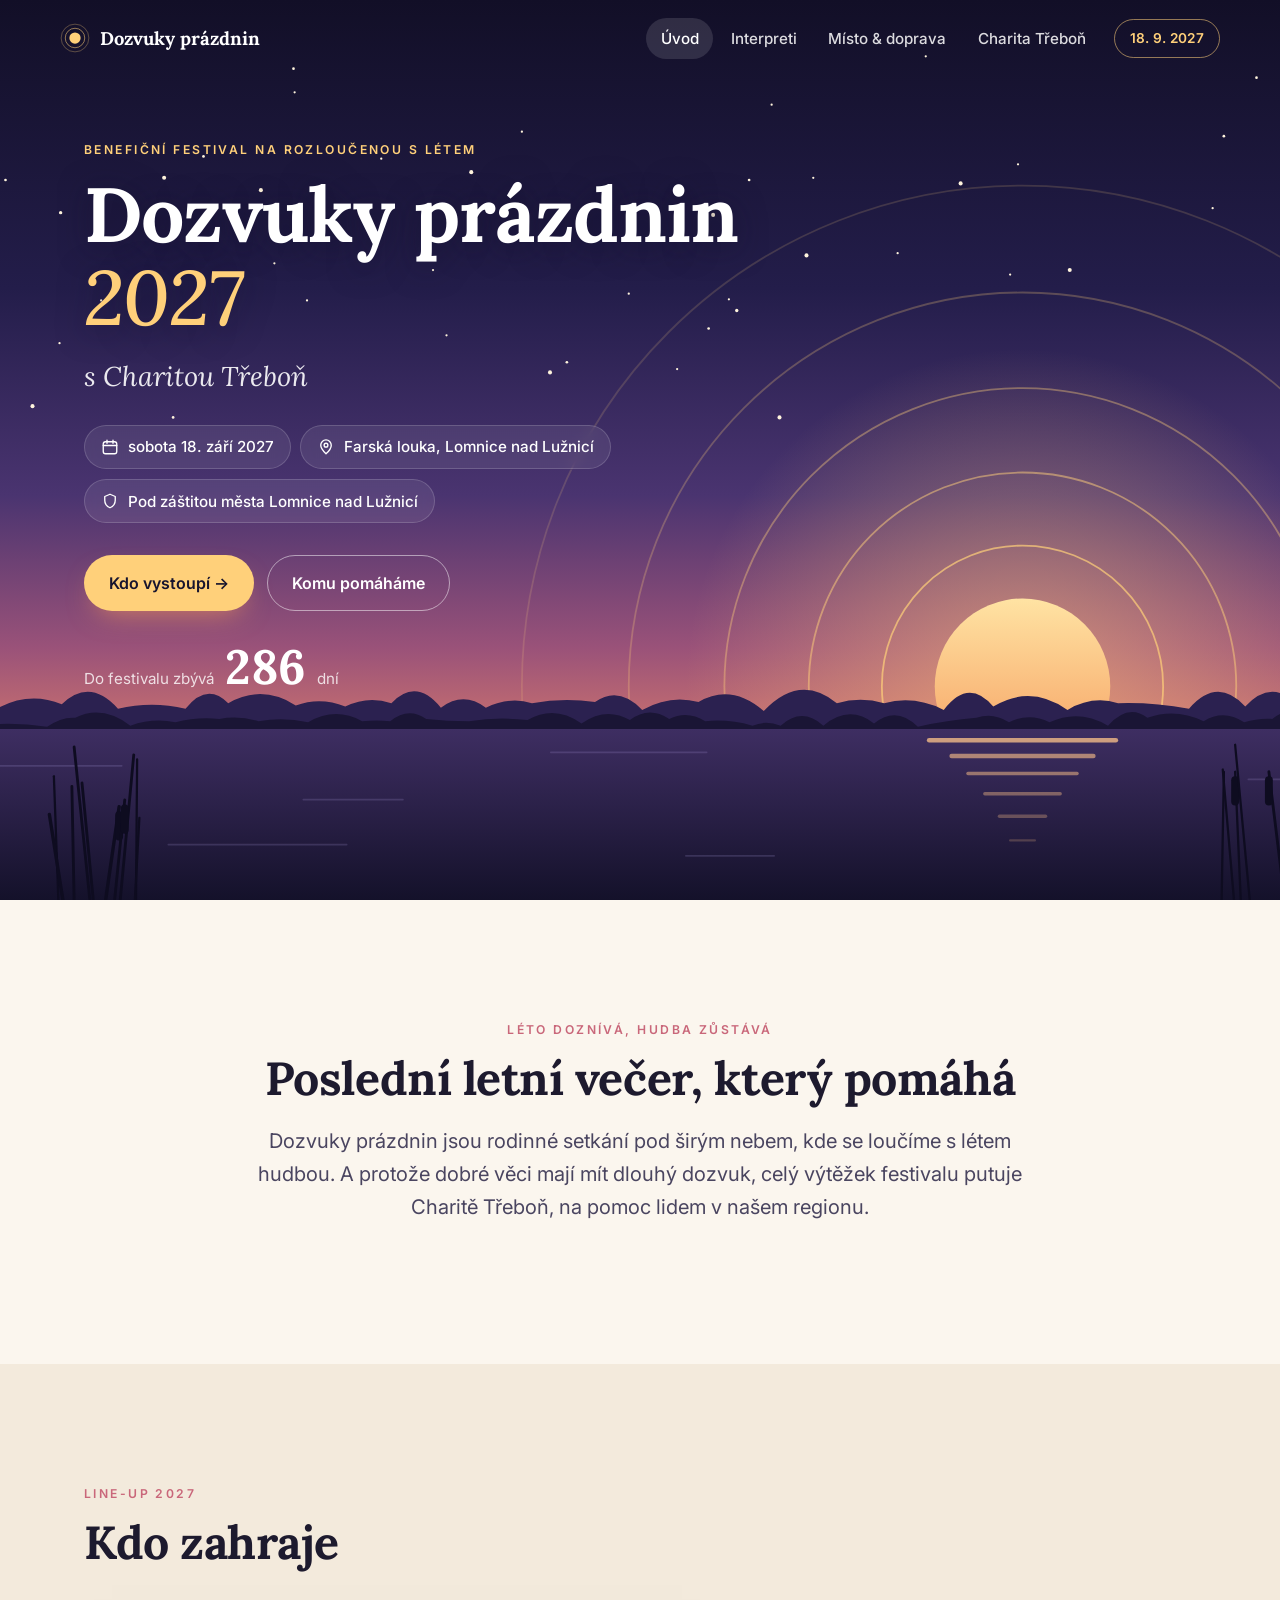
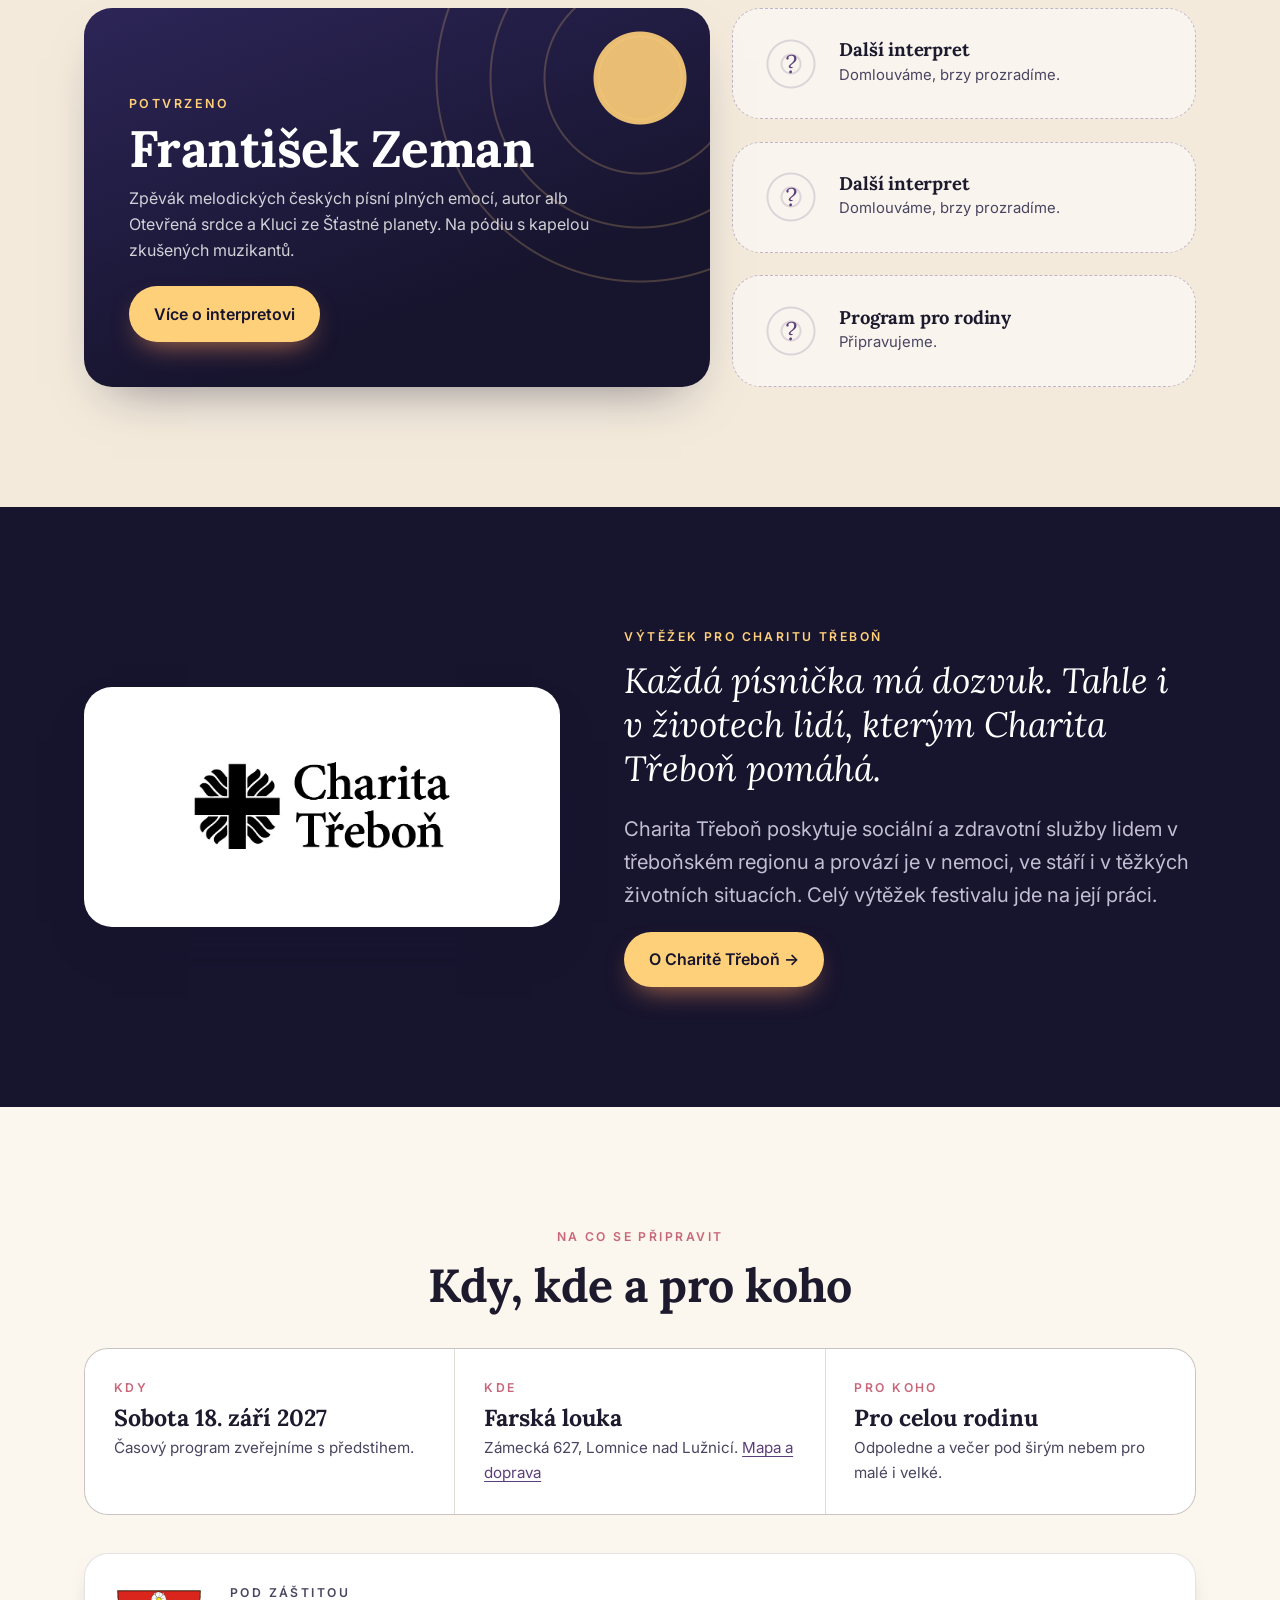
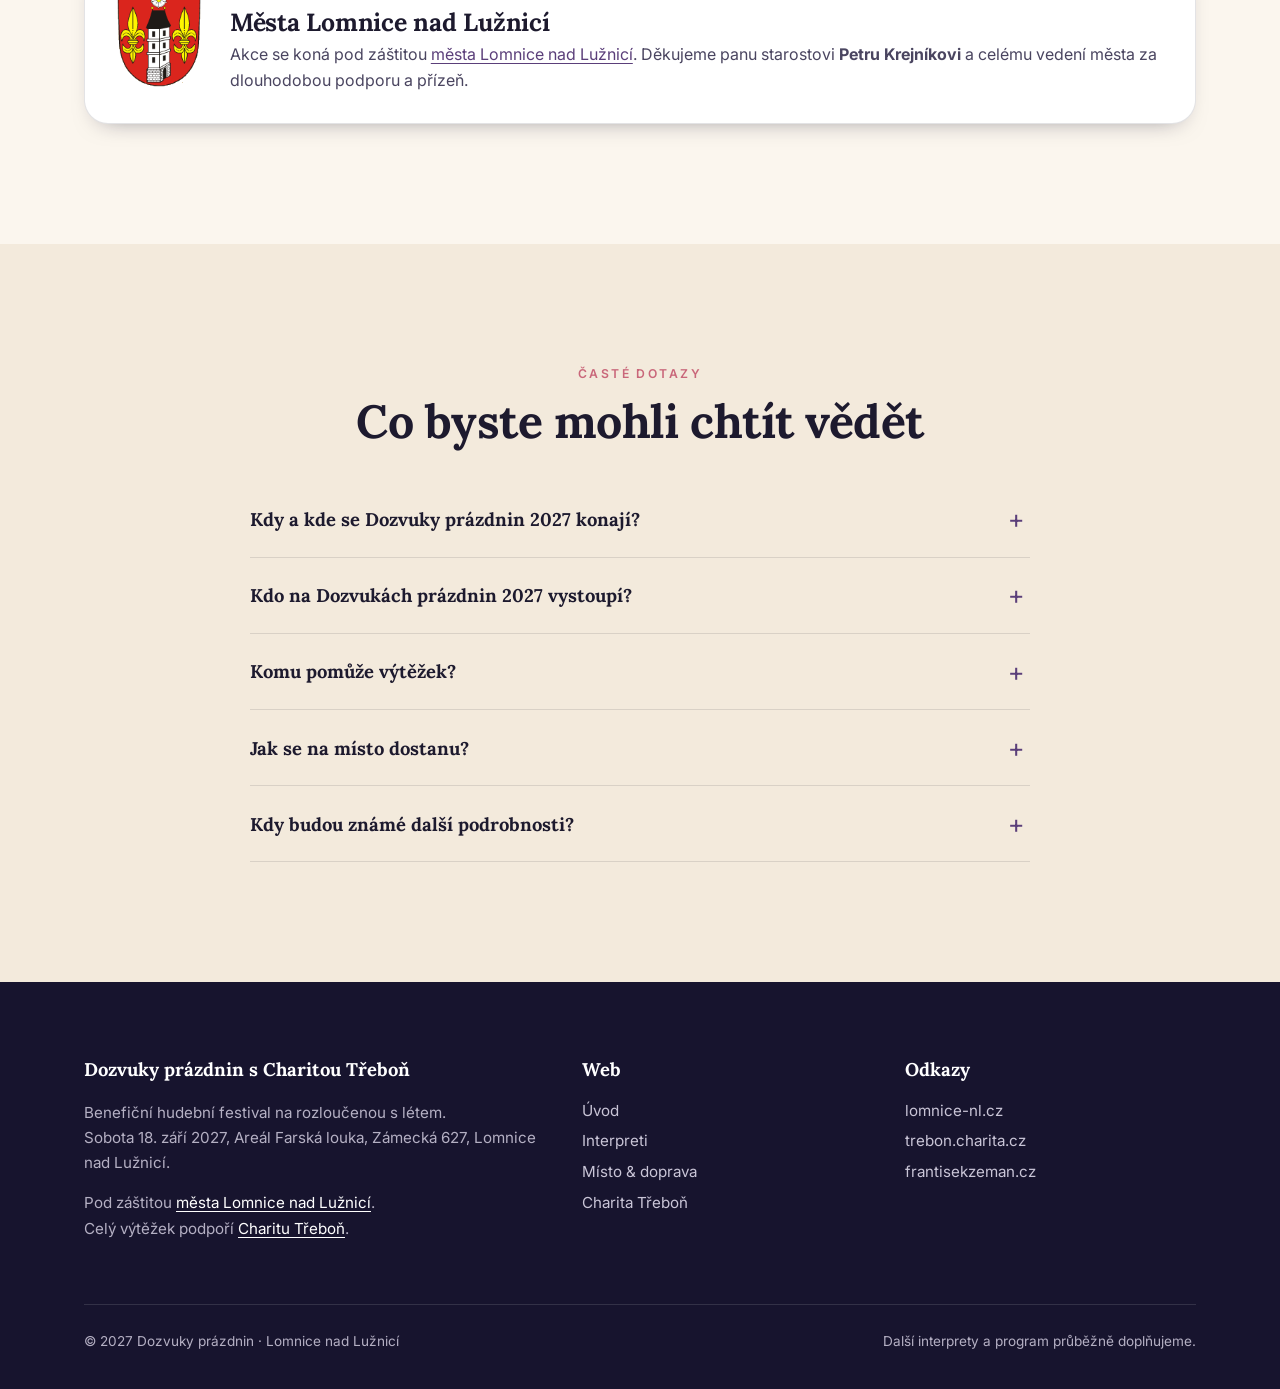
==== commit bb074757: "Záštita města Lomnice nad Lužnicí a poděkování starostovi Co-Authored-By: Claude Opus 5.5 <noreply@a" ====
--- a/index.html
+++ b/index.html
@@ -75,6 +75,11 @@
           "longitude": 14.7156
         }
       },
+      "sponsor": {
+        "@type": "Organization",
+        "name": "Město Lomnice nad Lužnicí",
+        "url": "https://www.lomnice-nl.cz/"
+      },
       "performer": [
         {
           "@type": "Person",
@@ -185,6 +190,7 @@
         <ul class="hero-meta">
           <li><svg viewBox="0 0 24 24" fill="none" stroke="currentColor" stroke-width="1.8" stroke-linecap="round" stroke-linejoin="round" aria-hidden="true"><rect x="3" y="5" width="18" height="16" rx="3"/><path d="M3 10h18M8 3v4M16 3v4"/></svg> sobota 18. září 2027</li>
           <li><svg viewBox="0 0 24 24" fill="none" stroke="currentColor" stroke-width="1.8" stroke-linecap="round" stroke-linejoin="round" aria-hidden="true"><path d="M12 21s-7-6.2-7-11.5A7 7 0 0 1 19 9.5C19 14.8 12 21 12 21z"/><circle cx="12" cy="9.5" r="2.5"/></svg> Farská louka, Lomnice nad Lužnicí</li>
+          <li><svg viewBox="0 0 24 24" fill="none" stroke="currentColor" stroke-width="1.8" stroke-linecap="round" stroke-linejoin="round" aria-hidden="true"><path d="M12 3l7 3v5c0 4.5-3 8.3-7 10-4-1.7-7-5.5-7-10V6z"/></svg> Pod záštitou města Lomnice nad Lužnicí</li>
         </ul>
         <div class="hero-actions">
           <a class="btn btn--sun" href="interpreti.html">Kdo vystoupí →</a>
@@ -254,6 +260,14 @@
         <div class="fact"><div class="k">Kde</div><div class="v">Farská louka</div><p>Zámecká 627, Lomnice nad Lužnicí. <a href="info.html">Mapa a doprava</a></p></div>
         <div class="fact"><div class="k">Pro koho</div><div class="v">Pro celou rodinu</div><p>Odpoledne a večer pod širým nebem pro malé i velké.</p></div>
       </div>
+      <div class="patron reveal">
+        <a class="patron-znak" href="https://www.lomnice-nl.cz/" target="_blank" rel="noopener"><img src="znak-lomnice.png" alt="Znak města Lomnice nad Lužnicí" width="120" height="139" /></a>
+        <div>
+          <p class="eyebrow">Pod záštitou</p>
+          <h3>Města Lomnice nad Lužnicí</h3>
+          <p>Akce se koná pod záštitou <a href="https://www.lomnice-nl.cz/" target="_blank" rel="noopener">města Lomnice nad Lužnicí</a>. Děkujeme panu starostovi <strong>Petru Krejníkovi</strong> a celému vedení města za dlouhodobou podporu a přízeň.</p>
+        </div>
+      </div>
     </div>
   </section>
 
@@ -293,7 +307,7 @@
         <div>
           <h4>Dozvuky prázdnin s Charitou Třeboň</h4>
           <p>Benefiční hudební festival na rozloučenou s létem.<br />Sobota 18. září 2027, Areál Farská louka, Zámecká 627, Lomnice nad Lužnicí.</p>
-          <p>Celý výtěžek podpoří <a href="https://trebon.charita.cz/" target="_blank" rel="noopener">Charitu Třeboň</a>.</p>
+          <p>Pod záštitou <a href="https://www.lomnice-nl.cz/" target="_blank" rel="noopener">města Lomnice nad Lužnicí</a>.<br />Celý výtěžek podpoří <a href="https://trebon.charita.cz/" target="_blank" rel="noopener">Charitu Třeboň</a>.</p>
         </div>
         <div>
           <h4>Web</h4>
@@ -307,6 +321,7 @@
         <div>
           <h4>Odkazy</h4>
           <ul>
+            <li><a href="https://www.lomnice-nl.cz/" target="_blank" rel="noopener">lomnice-nl.cz</a></li>
             <li><a href="https://trebon.charita.cz/" target="_blank" rel="noopener">trebon.charita.cz</a></li>
             <li><a href="https://frantisekzeman.cz/" target="_blank" rel="noopener">frantisekzeman.cz</a></li>
           </ul>
--- a/styles.css
+++ b/styles.css
@@ -335,3 +335,16 @@
 .reveal { opacity: 0; transform: translateY(18px); transition: opacity .7s ease, transform .7s ease; }
 .reveal.in { opacity: 1; transform: none; }
 @media (prefers-reduced-motion: reduce) { .reveal { opacity: 1; transform: none; transition: none; } }
+
+/* ---------- Záštita města ---------- */
+.patron {
+  display: flex; gap: 1.8rem; align-items: center;
+  background: #fff; border: 1px solid var(--line); border-radius: 24px;
+  padding: 1.8rem 2rem; margin-top: 2.4rem; box-shadow: var(--shadow-sm);
+}
+.patron-znak { flex: none; }
+.patron-znak img { width: 84px; height: auto; }
+.patron h3 { margin: 0 0 .35rem; }
+.patron p { margin: 0; color: var(--ink-soft); }
+.patron .eyebrow { margin-bottom: .35rem; }
+@media (max-width: 620px) { .patron { flex-direction: column; text-align: center; align-items: center; } }
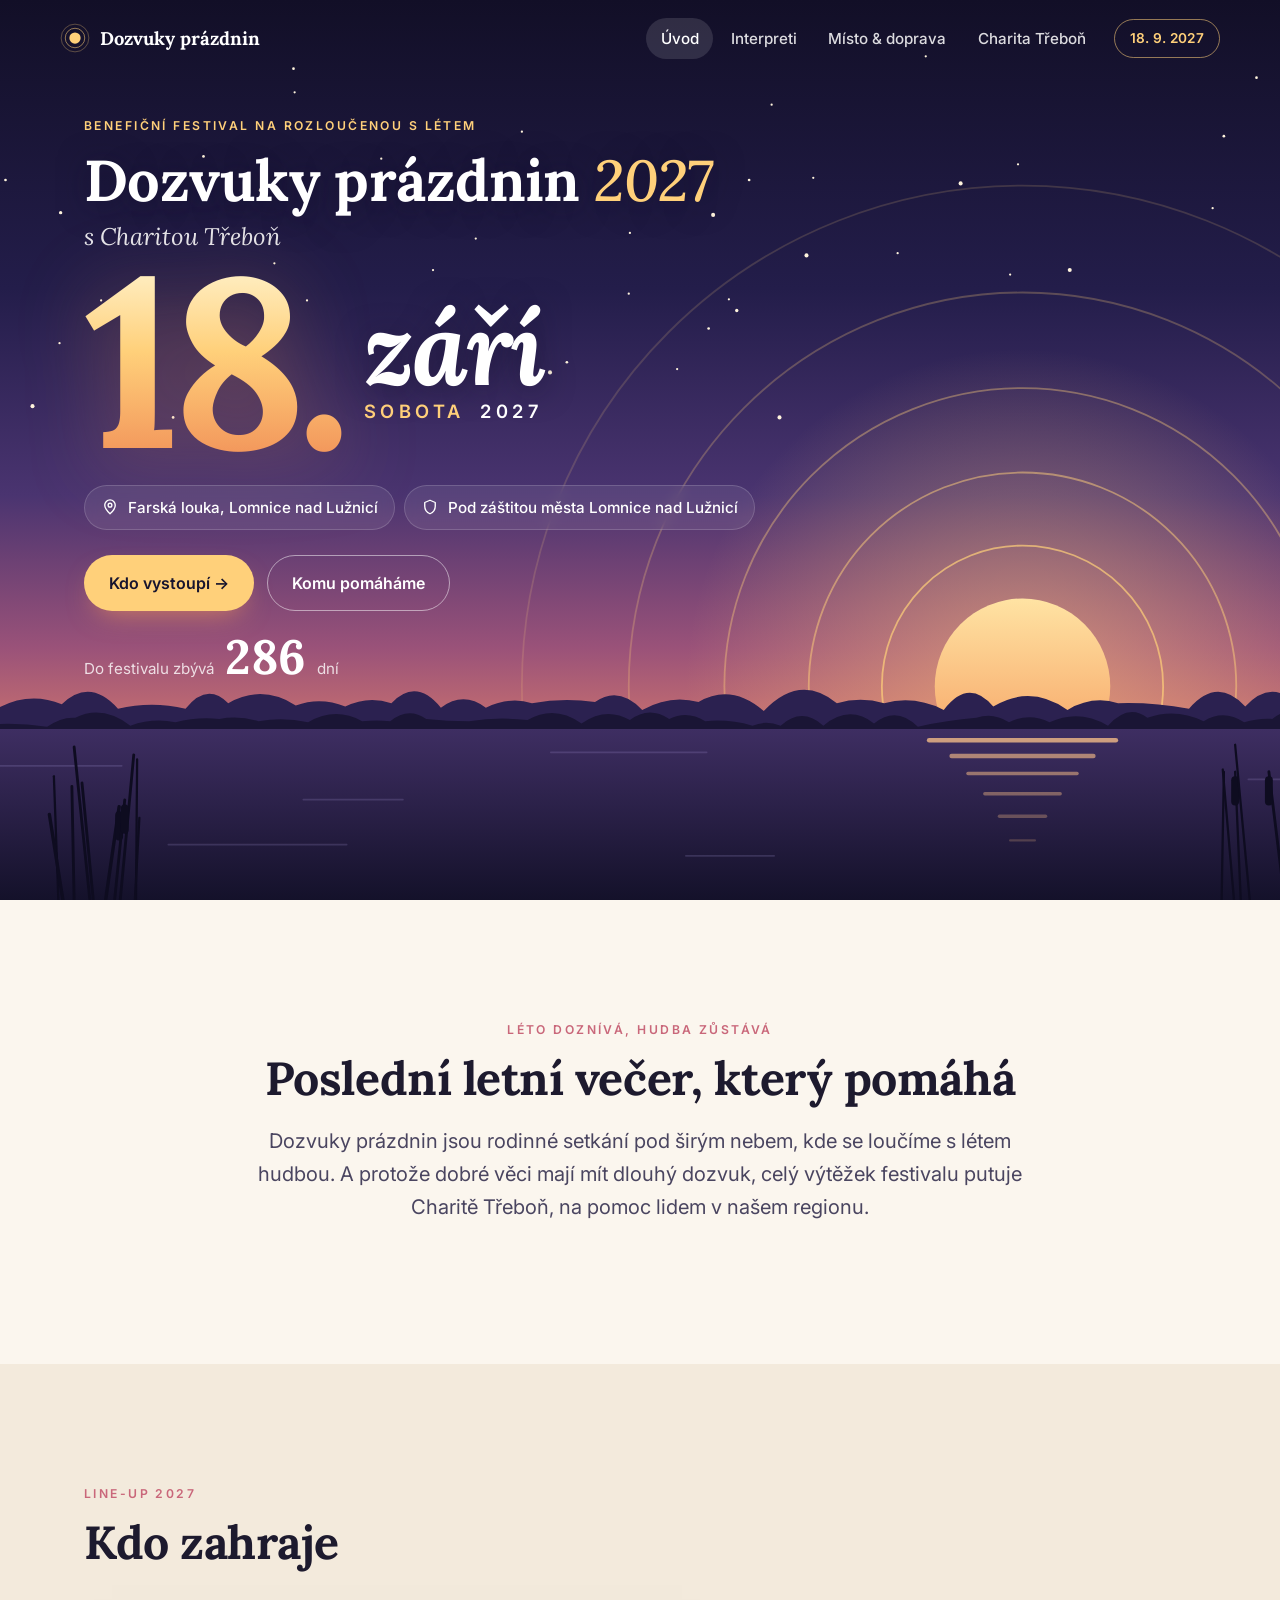
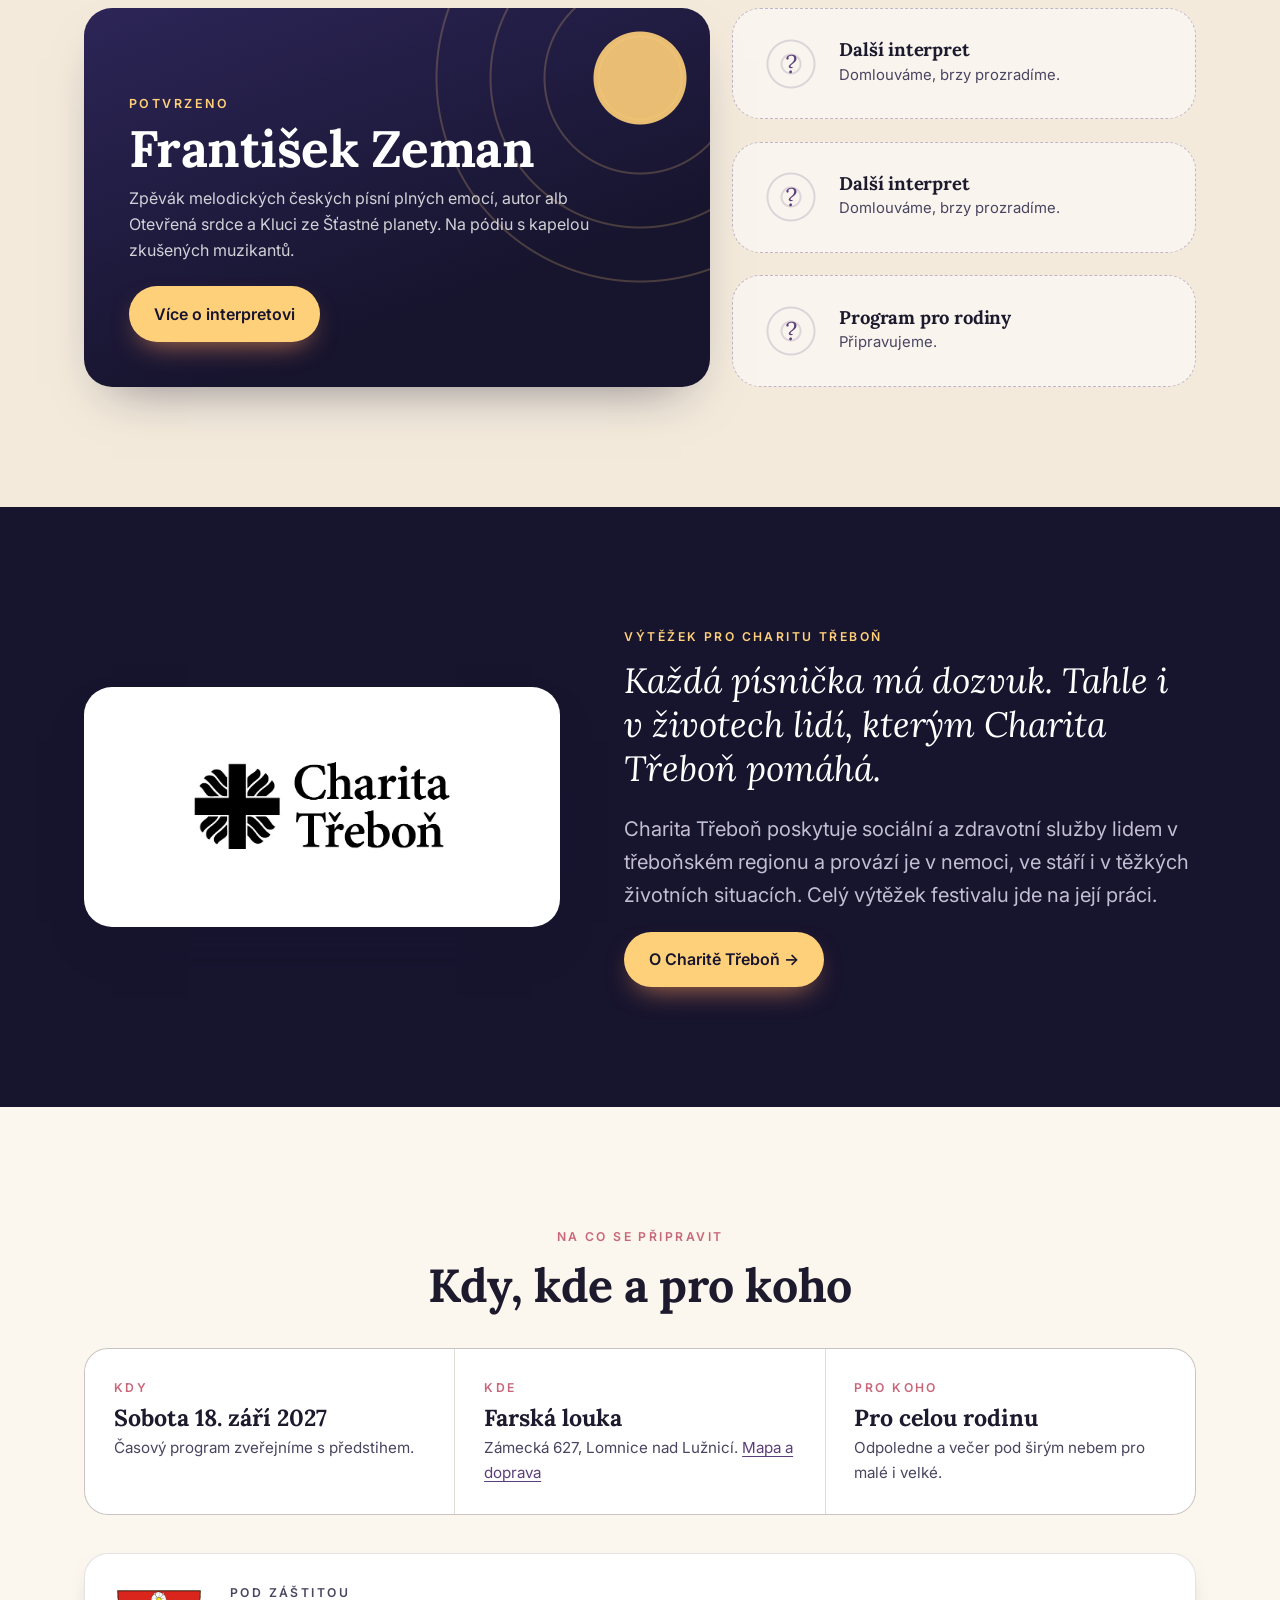
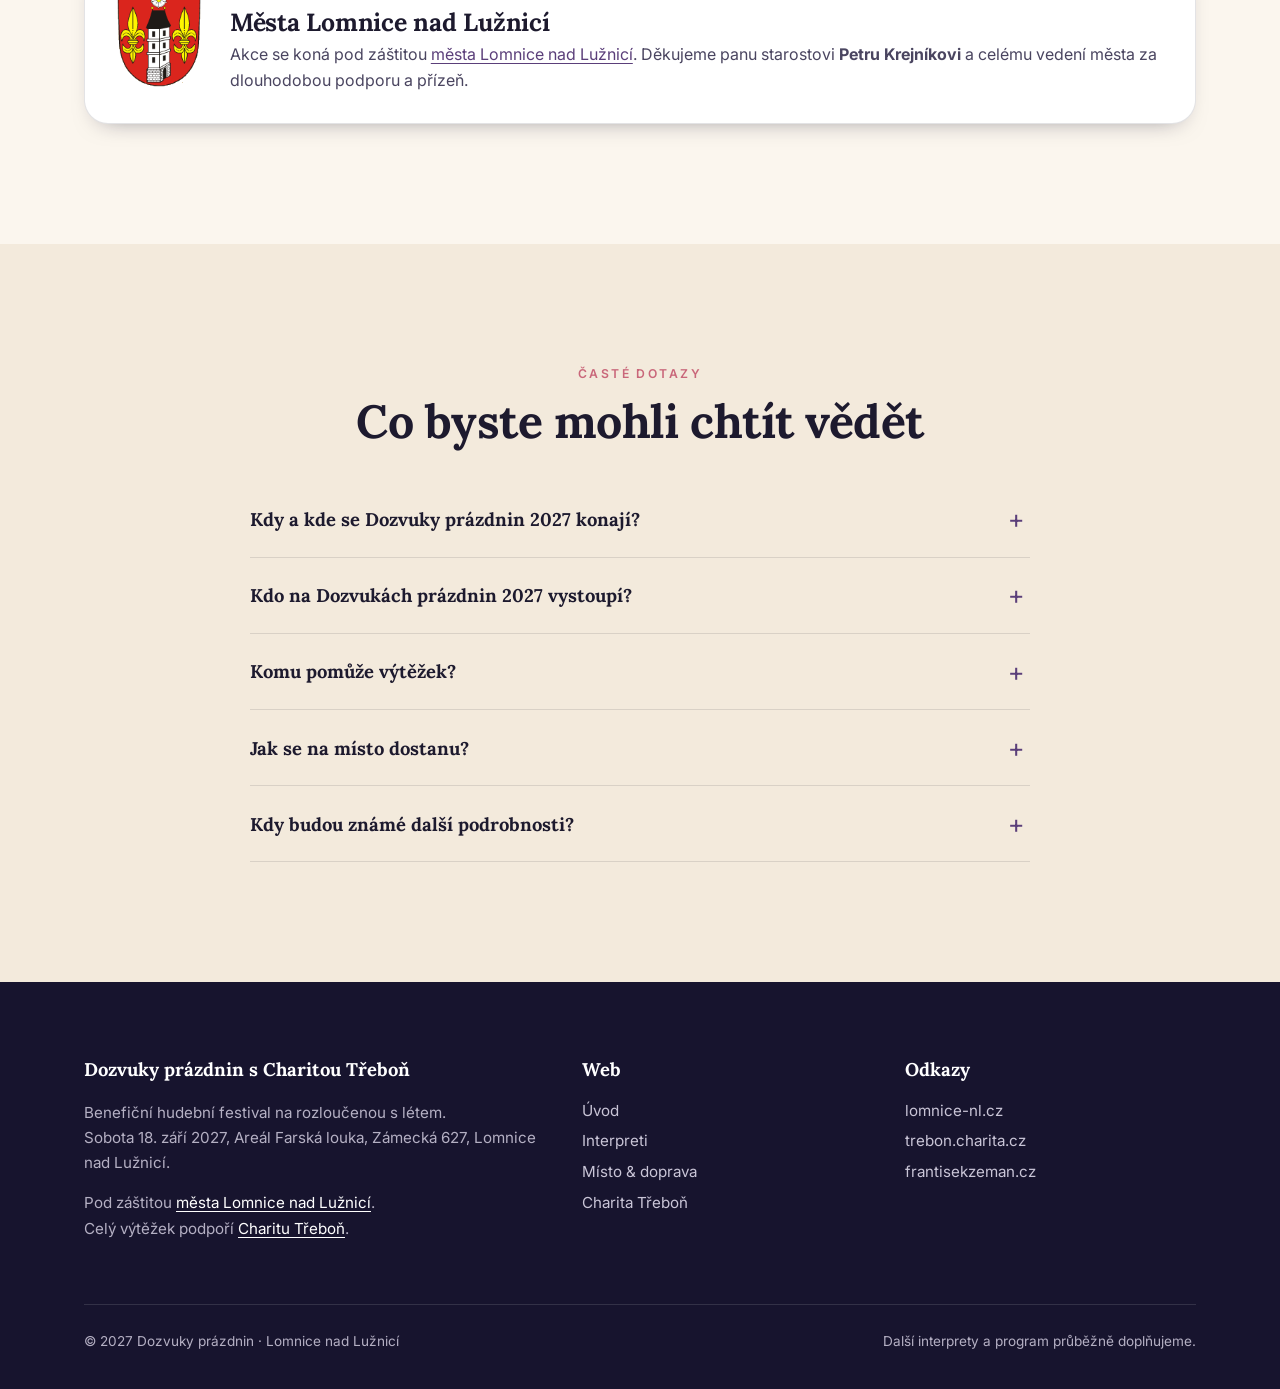
==== commit de1dbc70: "Hero a og-image: velké datum konání 18. září 2027 Co-Authored-By: Claude Opus 5.5 <noreply@anthropic" ====
--- a/index.html
+++ b/index.html
@@ -187,8 +187,14 @@
         <p class="eyebrow">Benefiční festival na rozloučenou s létem</p>
         <h1>Dozvuky prázdnin <span class="year">2027</span></h1>
         <p class="hero-sub">s Charitou Třeboň</p>
+        <p class="hero-date" aria-label="Sobota 18. září 2027">
+          <span class="hd-num" aria-hidden="true">18.</span>
+          <span class="hd-side" aria-hidden="true">
+            <span class="hd-month">září</span>
+            <span class="hd-meta">sobota <b>2027</b></span>
+          </span>
+        </p>
         <ul class="hero-meta">
-          <li><svg viewBox="0 0 24 24" fill="none" stroke="currentColor" stroke-width="1.8" stroke-linecap="round" stroke-linejoin="round" aria-hidden="true"><rect x="3" y="5" width="18" height="16" rx="3"/><path d="M3 10h18M8 3v4M16 3v4"/></svg> sobota 18. září 2027</li>
           <li><svg viewBox="0 0 24 24" fill="none" stroke="currentColor" stroke-width="1.8" stroke-linecap="round" stroke-linejoin="round" aria-hidden="true"><path d="M12 21s-7-6.2-7-11.5A7 7 0 0 1 19 9.5C19 14.8 12 21 12 21z"/><circle cx="12" cy="9.5" r="2.5"/></svg> Farská louka, Lomnice nad Lužnicí</li>
           <li><svg viewBox="0 0 24 24" fill="none" stroke="currentColor" stroke-width="1.8" stroke-linecap="round" stroke-linejoin="round" aria-hidden="true"><path d="M12 3l7 3v5c0 4.5-3 8.3-7 10-4-1.7-7-5.5-7-10V6z"/></svg> Pod záštitou města Lomnice nad Lužnicí</li>
         </ul>
--- a/styles.css
+++ b/styles.css
@@ -126,9 +126,9 @@
 /* ---------- Hero ---------- */
 .hero {
   position: relative; overflow: hidden; color: #fff;
-  min-height: clamp(760px, 100vh, 940px);
+  min-height: clamp(820px, 100vh, 960px);
   background: linear-gradient(180deg, #120F27 0%, #231D4A 32%, #4A3470 55%, #9A5279 72%, #E0806A 86%, #F6A86A 100%);
-  padding: 140px 0 0;
+  padding: 116px 0 0;
 }
 @media (max-width: 880px) { .hero { padding: 120px 0 300px; min-height: 0; } }
 .hero-scene { position: absolute; inset: 0; pointer-events: none; }
@@ -142,10 +142,33 @@
 .hero .container { position: relative; z-index: 2; }
 .hero-text { max-width: 780px; }
 .hero .eyebrow { color: var(--sun); }
-.hero h1 { color: #fff; margin-bottom: .2em; text-shadow: 0 4px 30px rgba(18,15,39,.5); }
-.hero h1 .year { display: block; font-style: italic; font-weight: 500; color: var(--sun); }
-.hero-sub { font-family: var(--font-head); font-style: italic; font-size: clamp(1.25rem, 2.6vw, 1.7rem); color: rgba(255,255,255,.9); margin: 0 0 1.6rem; }
-.hero-meta { display: flex; flex-wrap: wrap; gap: .6rem; margin: 0 0 2rem; padding: 0; list-style: none; }
+.hero h1 { color: #fff; margin-bottom: .1em; font-size: clamp(2.1rem, 5vw, 3.6rem); text-shadow: 0 4px 30px rgba(18,15,39,.5); }
+.hero h1 .year { font-style: italic; font-weight: 500; color: var(--sun); }
+.hero-sub { font-family: var(--font-head); font-style: italic; font-size: clamp(1.15rem, 2.3vw, 1.5rem); color: rgba(255,255,255,.88); margin: 0 0 .4rem; }
+
+/* Velké datum konání — dominanta hero */
+.hero-date {
+  display: flex; align-items: center; gap: clamp(.6rem, 2vw, 1.4rem);
+  margin: .2rem 0 1.6rem; line-height: 1;
+  font-family: var(--font-head);
+}
+.hd-num {
+  font-size: clamp(7rem, 34vw, 15rem); font-weight: 700; letter-spacing: -.045em; line-height: .82;
+  background: linear-gradient(180deg, #FFF1C9 0%, #FFD07A 45%, #F2945A 100%);
+  -webkit-background-clip: text; background-clip: text; color: transparent;
+  filter: drop-shadow(0 10px 40px rgba(242,148,90,.35));
+}
+.hd-side { display: flex; flex-direction: column; gap: .5em; }
+.hd-month {
+  font-size: clamp(3rem, 14vw, 6.4rem); font-style: italic; font-weight: 700; color: #fff;
+  line-height: .9; letter-spacing: -.02em; text-shadow: 0 4px 30px rgba(18,15,39,.5);
+}
+.hd-meta {
+  font-family: var(--font-body); text-transform: uppercase; letter-spacing: .24em;
+  font-size: clamp(.8rem, 2vw, 1.15rem); font-weight: 600; color: var(--sun);
+}
+.hd-meta b { color: #fff; font-weight: 600; margin-left: .35em; }
+.hero-meta { display: flex; flex-wrap: wrap; gap: .6rem; margin: 0 0 1.6rem; padding: 0; list-style: none; }
 .hero-meta li {
   display: inline-flex; align-items: center; gap: .55rem;
   padding: .55rem 1rem; border-radius: 999px;
@@ -157,7 +180,7 @@
 .hero-actions { display: flex; flex-wrap: wrap; gap: .8rem; }
 
 .countdown {
-  display: inline-flex; align-items: baseline; gap: .7rem; margin-top: 2rem;
+  display: inline-flex; align-items: baseline; gap: .7rem; margin-top: 1.4rem;
   font-size: .95rem; color: rgba(255,255,255,.8);
 }
 .countdown .num { font-family: var(--font-head); font-size: clamp(2.2rem, 5vw, 3rem); font-weight: 700; color: #fff; line-height: 1; }
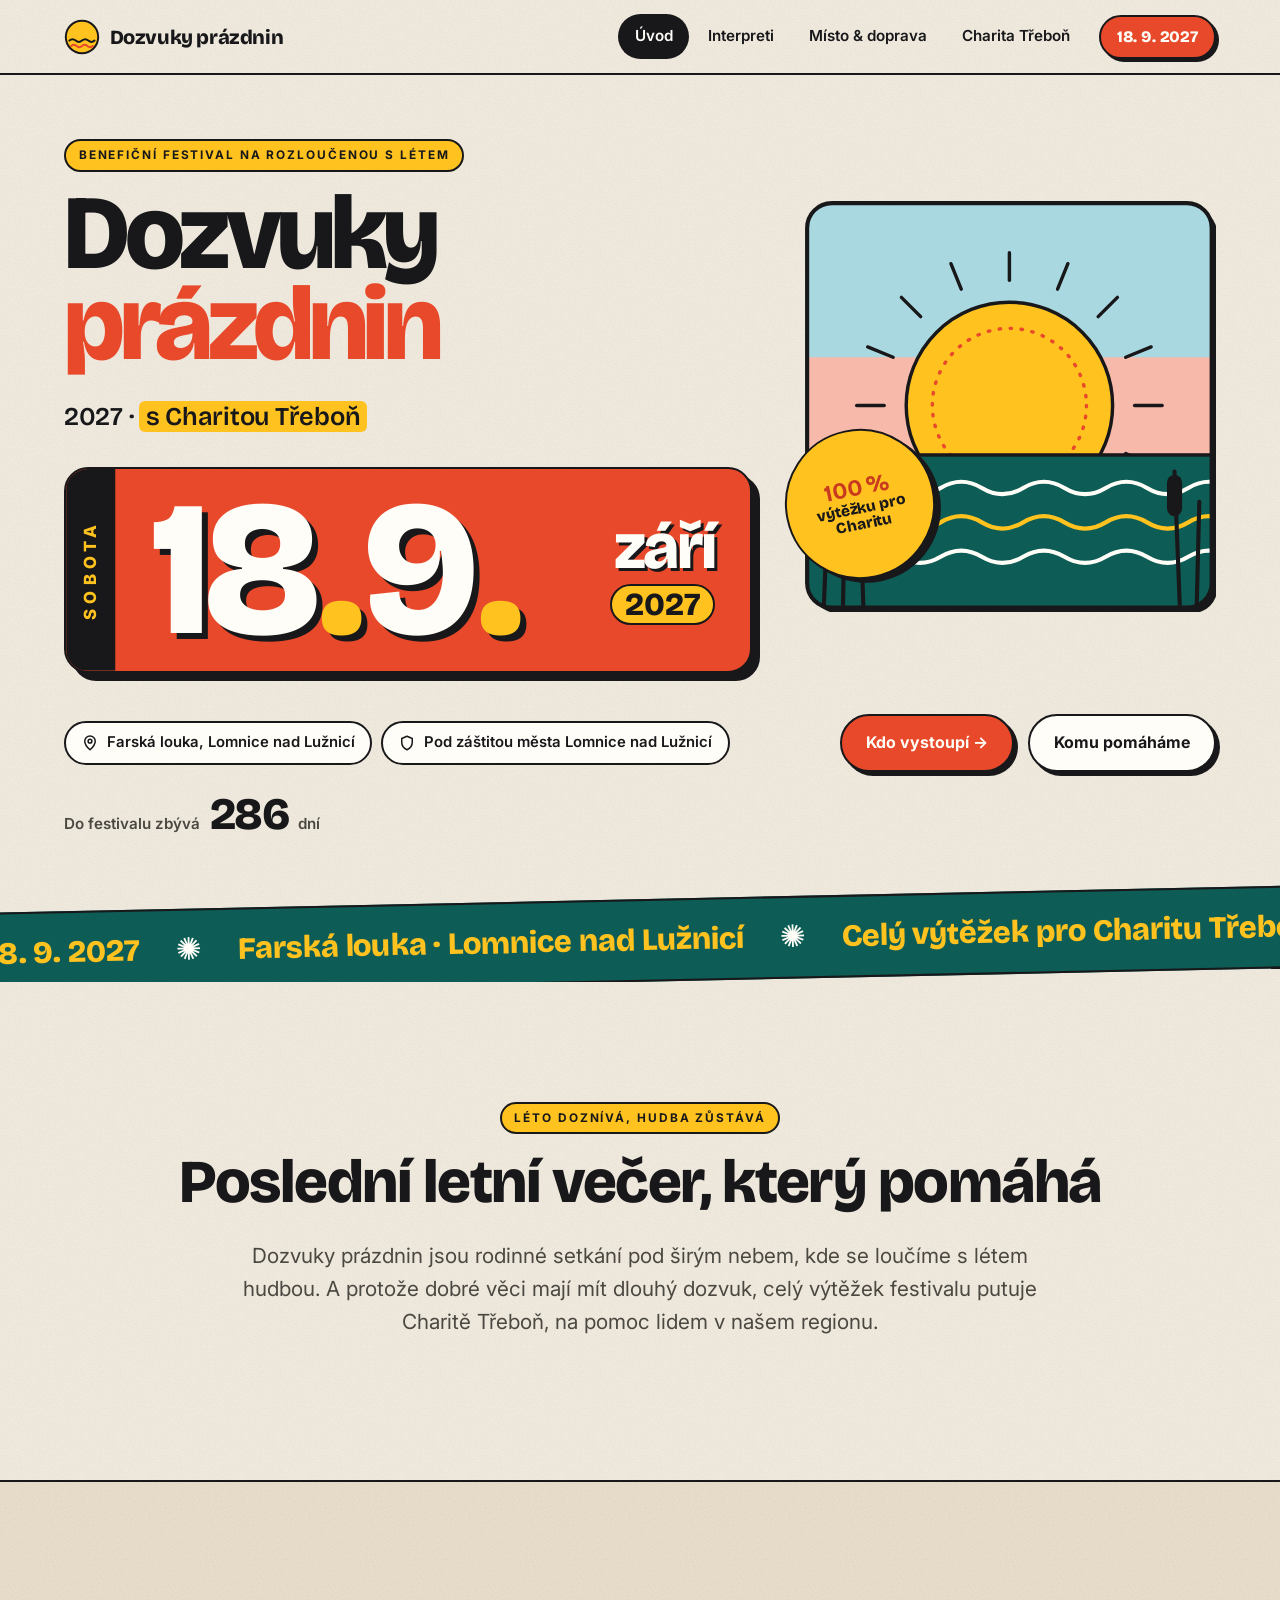
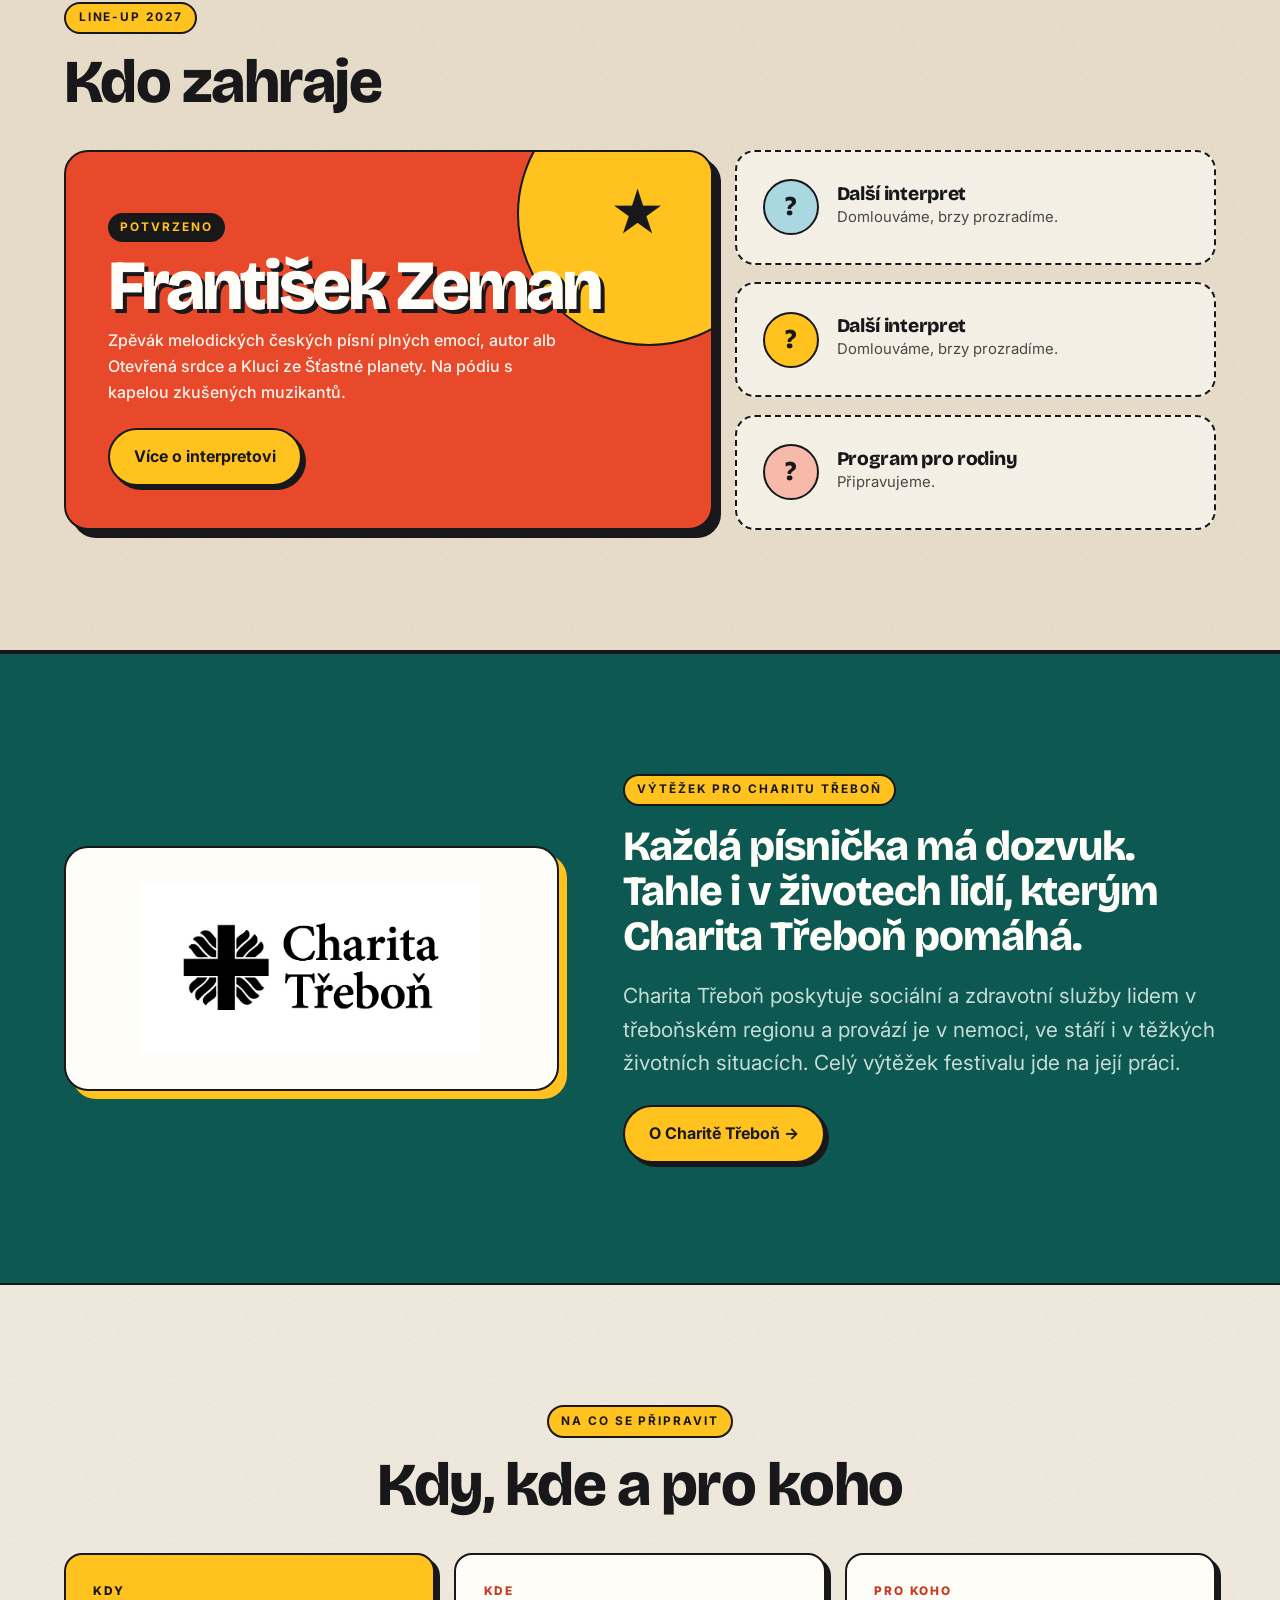
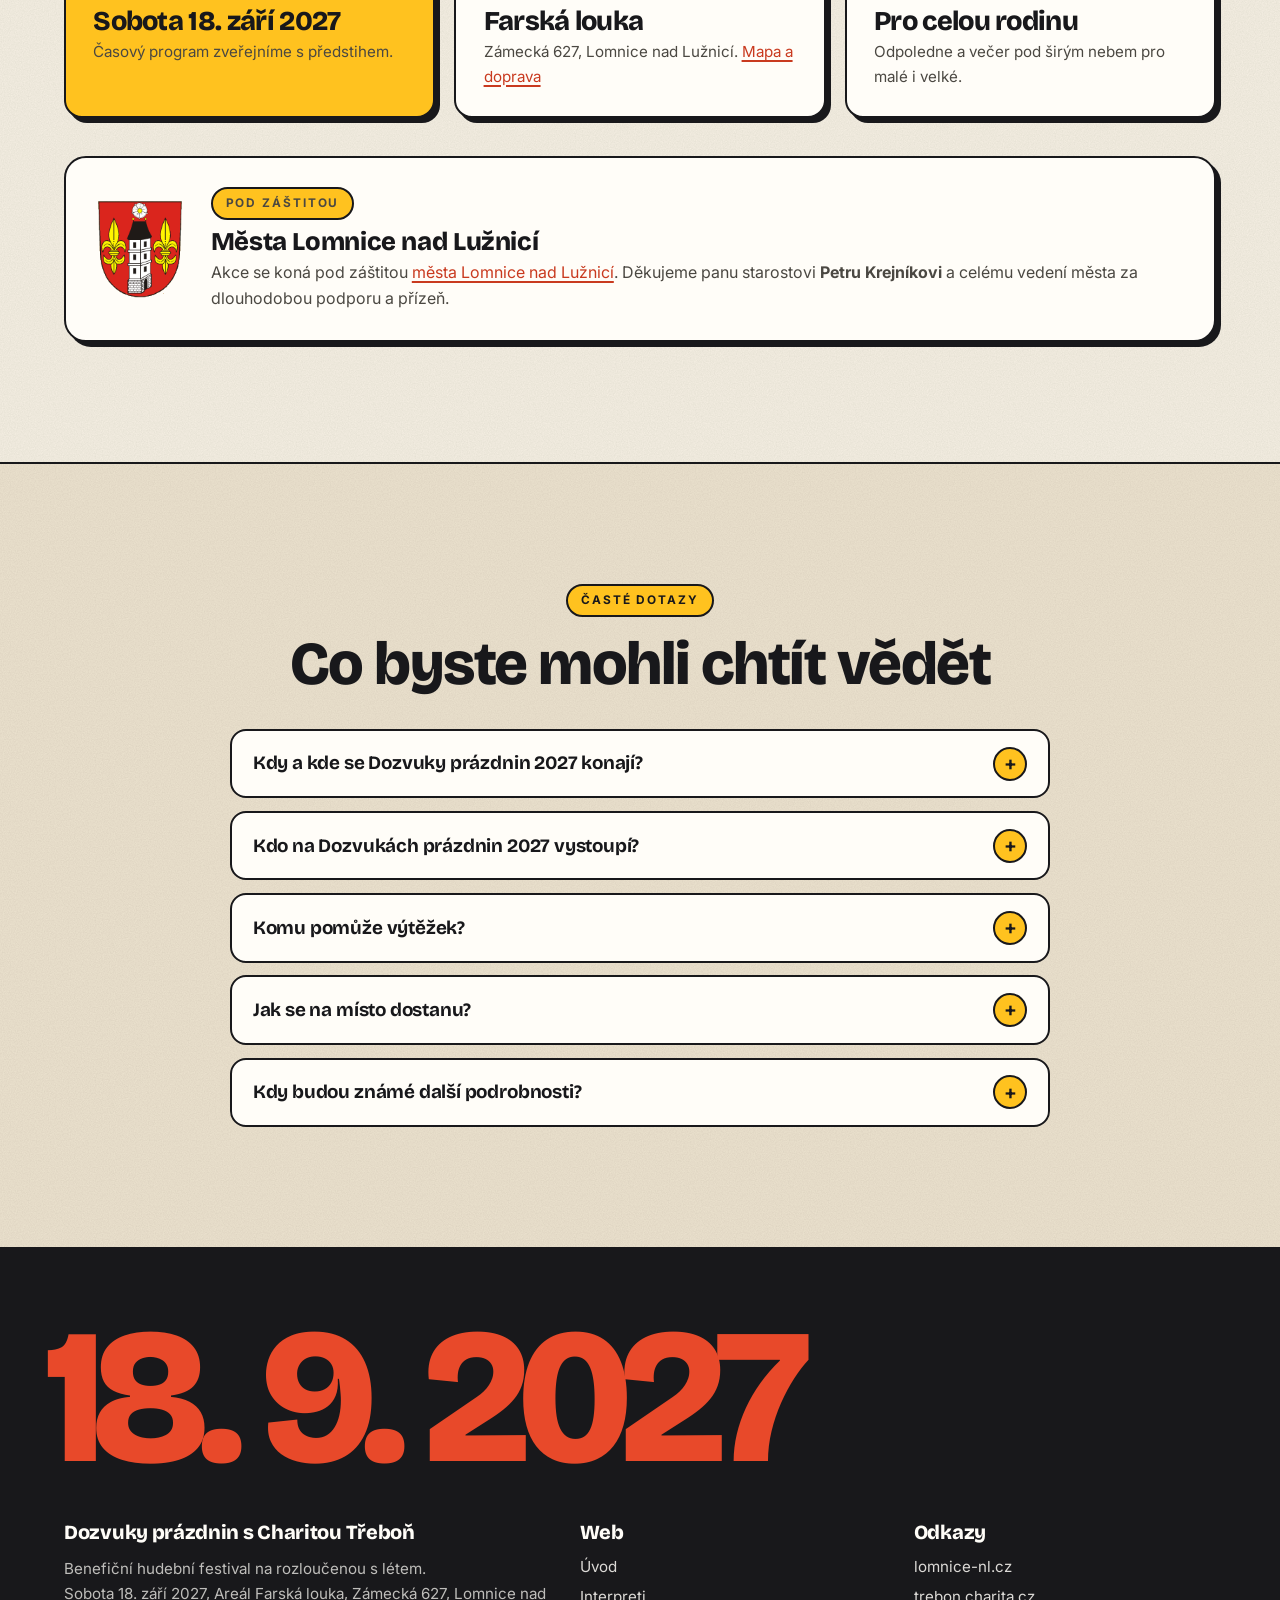
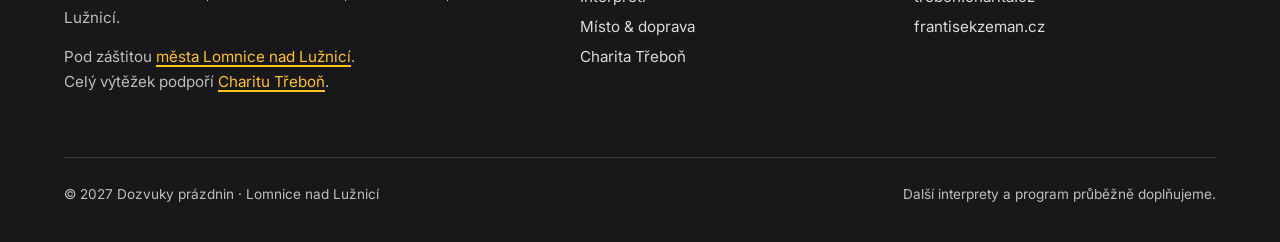
==== commit c501698b: "Kompletní redesign: festivalový plakát (papír, tučná typografie, velké datum) Co-Authored-By: Claude" ====
--- a/index.html
+++ b/index.html
@@ -17,7 +17,7 @@
   <link rel="canonical" href="https://dozvukyprazdnin.cz/" />
   <meta name="robots" content="index,follow,max-image-preview:large,max-snippet:-1" />
   <meta name="author" content="Dozvuky prázdnin s Charitou Třeboň" />
-  <meta name="theme-color" content="#17142E" />
+  <meta name="theme-color" content="#F6F0E3" />
   <meta name="geo.region" content="CZ-JC" />
   <meta name="geo.placename" content="Lomnice nad Lužnicí" />
   <meta name="geo.position" content="49.0876;14.7156" />
@@ -40,7 +40,7 @@
   <link rel="apple-touch-icon" href="apple-touch-icon.png" />
   <link rel="preconnect" href="https://fonts.googleapis.com" />
   <link rel="preconnect" href="https://fonts.gstatic.com" crossorigin />
-  <link href="https://fonts.googleapis.com/css2?family=Inter:wght@400;500;600&family=Lora:ital,wght@0,500;0,700;1,500;1,700&display=swap" rel="stylesheet" />
+  <link href="https://fonts.googleapis.com/css2?family=Bricolage+Grotesque:opsz,wght@12..96,600;12..96,700;12..96,800&family=Inter:wght@400;500;600;700;800&display=swap" rel="stylesheet" />
   <link rel="stylesheet" href="styles.css" />
   <script type="application/ld+json">
 {
@@ -146,7 +146,7 @@
 <body>
   <header class="site-header">
     <div class="container nav">
-      <a class="brand" href="index.html"><svg viewBox="0 0 40 40" aria-hidden="true"><circle cx="20" cy="20" r="18.5" fill="none" stroke="#FFD07A" stroke-opacity=".35" stroke-width="1.2"/><circle cx="20" cy="20" r="13" fill="none" stroke="#FFD07A" stroke-opacity=".6" stroke-width="1.2"/><circle cx="20" cy="20" r="7.5" fill="#FFD07A"/></svg> Dozvuky prázdnin</a>
+      <a class="brand" href="index.html"><svg viewBox="0 0 40 40" aria-hidden="true"><circle cx="20" cy="20" r="18" fill="#FFC21F" stroke="#18181B" stroke-width="2.2"/><path d="M6 24q3.5-3 7 0t7 0 7 0 7 0" fill="none" stroke="#18181B" stroke-width="2.2" stroke-linecap="round"/><path d="M8 30q3-2.6 6 0t6 0 6 0 6 0" fill="none" stroke="#E8492A" stroke-width="2.2" stroke-linecap="round"/></svg> Dozvuky prázdnin</a>
       <button class="nav-toggle" aria-label="Menu" aria-expanded="false"><span></span><span></span><span></span></button>
       <ul class="nav-links">
         <li><a href="index.html" class="active">Úvod</a></li>
@@ -160,43 +160,64 @@
 
   <!-- HERO -->
   <section class="hero">
-    <div class="hero-scene" aria-hidden="true">
-      <svg viewBox="0 0 1440 800" preserveAspectRatio="xMidYMax slice" xmlns="http://www.w3.org/2000/svg">
-        <defs>
-          <radialGradient id="glow" cx="50%" cy="50%" r="50%"><stop offset="0" stop-color="#FFC27A" stop-opacity=".55"/><stop offset="1" stop-color="#FFC27A" stop-opacity="0"/></radialGradient>
-          <linearGradient id="sunfill" x1="0" y1="0" x2="0" y2="1"><stop offset="0" stop-color="#FFE3A3"/><stop offset="1" stop-color="#F59A5C"/></linearGradient>
-          <linearGradient id="water" x1="0" y1="0" x2="0" y2="1"><stop offset="0" stop-color="#3E2E62"/><stop offset="1" stop-color="#14112A"/></linearGradient>
-          <clipPath id="sky"><rect x="0" y="0" width="1440" height="640"/></clipPath>
-        </defs>
-        <g fill="#FFF4DD"><circle class="twinkle" cx="241" cy="267" r="1"/><circle class="twinkle t3" cx="1361" cy="195" r="1.5"/><circle class="twinkle t2" cx="395" cy="234" r="1"/><circle class="twinkle t2" cx="1239" cy="121" r="1.2"/><circle class="twinkle t2" cx="1268" cy="69" r="1.2"/><circle class="twinkle t2" cx="156" cy="160" r="1.2"/><circle class="twinkle t3" cx="1056" cy="146" r="1"/><circle class="twinkle t2" cx="711" cy="207" r="1"/><circle class="twinkle t2" cx="949" cy="225" r="1"/><circle class="twinkle" cx="785" cy="191" r="1.8"/><circle class="twinkle t2" cx="412" cy="61" r="1.2"/><circle class="twinkle t2" cx="548" cy="298" r="1"/><circle class="twinkle" cx="868" cy="227" r="1.8"/><circle class="twinkle" cx="383" cy="169" r="1.8"/><circle class="twinkle t3" cx="180" cy="361" r="1.8"/><circle class="twinkle t2" cx="1049" cy="244" r="1"/><circle class="twinkle" cx="490" cy="141" r="1"/><circle class="twinkle t3" cx="640" cy="331" r="1.8"/><circle class="twinkle t3" cx="204" cy="305" r="1"/><circle class="twinkle" cx="1303" cy="91" r="1.8"/><circle class="twinkle" cx="710" cy="261" r="1"/><circle class="twinkle t3" cx="78" cy="32" r="1.2"/><circle class="twinkle t3" cx="781" cy="292" r="1.2"/><circle class="twinkle" cx="806" cy="276" r="1.5"/><circle class="twinkle t2" cx="799" cy="266" r="1"/><circle class="twinkle" cx="570" cy="153" r="1.8"/><circle class="twinkle t3" cx="1005" cy="163" r="1.8"/><circle class="twinkle t3" cx="332" cy="139" r="1.2"/><circle class="twinkle" cx="1372" cy="368" r="1"/><circle class="twinkle t2" cx="205" cy="189" r="1.5"/><circle class="twinkle t2" cx="305" cy="371" r="1.2"/><circle class="twinkle t2" cx="297" cy="158" r="1.8"/><circle class="twinkle t3" cx="574" cy="212" r="1"/><circle class="twinkle" cx="1102" cy="240" r="1.8"/><circle class="twinkle t3" cx="424" cy="267" r="1"/><circle class="twinkle t2" cx="615" cy="117" r="1"/><circle class="twinkle t2" cx="1229" cy="185" r="1"/><circle class="twinkle t3" cx="753" cy="328" r="1"/><circle class="twinkle t2" cx="817" cy="160" r="1.2"/><circle class="twinkle" cx="413" cy="82" r="1"/><circle class="twinkle" cx="536" cy="240" r="1"/><circle class="twinkle" cx="974" cy="50" r="1"/><circle class="twinkle" cx="844" cy="371" r="1.8"/><circle class="twinkle t3" cx="655" cy="322" r="1.2"/><circle class="twinkle t3" cx="837" cy="93" r="1"/><circle class="twinkle" cx="874" cy="158" r="1"/></g>
-        <g clip-path="url(#sky)">
-          <circle cx="1060" cy="610" r="300" fill="url(#glow)"/>
-          <g fill="none" stroke="#FFD07A" stroke-width="1.6"><circle class="ring r1" cx="1060" cy="610" r="125" stroke-opacity="0.7"/><circle class="ring r2" cx="1060" cy="610" r="190" stroke-opacity="0.5"/><circle class="ring r3" cx="1060" cy="610" r="265" stroke-opacity="0.38"/><circle class="ring r4" cx="1060" cy="610" r="350" stroke-opacity="0.26"/><circle class="ring r5" cx="1060" cy="610" r="445" stroke-opacity="0.16"/></g>
-          <circle cx="1060" cy="610" r="78" fill="url(#sunfill)"/>
-        </g>
-        <path d="M0 672 L0 632 Q25 608 50 627 Q79 618 108 630 Q128 605 148 630 Q177 614 206 626 Q231 602 256 630 Q286 623 316 630 Q335 606 354 625 Q384 608 414 627 Q436 619 458 628 Q478 618 499 625 Q521 602 543 629 Q563 614 583 629 Q604 619 624 625 Q652 620 680 624 Q701 609 722 631 Q747 617 772 624 Q801 607 830 632 Q862 598 895 625 Q916 619 937 625 Q964 618 990 631 Q1012 602 1034 628 Q1067 608 1100 631 Q1122 618 1145 625 Q1176 624 1208 630 Q1233 601 1258 628 Q1284 600 1310 632 Q1340 618 1370 626 Q1399 619 1428 629 Q1451 622 1474 628 L1440 672 Z" fill="#2B2150"/>
-        <path d="M0 686 L0 646 Q12 629 25 644 Q50 634 76 642 Q94 627 113 642 Q127 637 141 644 Q167 642 193 646 Q206 637 218 638 Q242 626 267 645 Q287 638 307 642 Q326 637 346 639 Q364 636 381 641 Q403 637 425 642 Q449 628 473 641 Q486 640 498 641 Q514 628 530 639 Q549 641 568 641 Q594 637 620 640 Q644 626 668 643 Q690 628 711 640 Q728 627 746 639 Q762 631 778 641 Q799 639 820 645 Q832 640 845 645 Q864 628 883 645 Q906 626 928 643 Q948 627 967 646 Q993 640 1019 638 Q1034 633 1048 642 Q1066 633 1084 642 Q1110 630 1136 645 Q1154 625 1171 638 Q1196 629 1221 641 Q1239 630 1257 642 Q1270 638 1282 639 Q1300 624 1317 645 Q1334 624 1352 646 Q1376 626 1401 640 Q1415 642 1429 645 Q1452 639 1474 638 L1440 686 Z" fill="#1A1535"/>
-        <rect x="0" y="648" width="1440" height="152" fill="url(#water)"/>
-        <rect x="975" y="656" width="170" height="4" rx="2.0" fill="#FFC48A" opacity="0.75"/><rect x="995" y="670" width="130" height="4" rx="2.0" fill="#FFC48A" opacity="0.6"/><rect x="1010" y="686" width="100" height="3" rx="1.5" fill="#FFC48A" opacity="0.5"/><rect x="1025" y="704" width="70" height="3" rx="1.5" fill="#FFC48A" opacity="0.4"/><rect x="1038" y="724" width="44" height="3" rx="1.5" fill="#FFC48A" opacity="0.3"/><rect x="1048" y="746" width="24" height="2" rx="1.0" fill="#FFC48A" opacity="0.22"/>
-        <rect x="140" y="680" width="120" height="1.5" rx=".75" fill="#B7A6E6" opacity=".18"/><rect x="420" y="710" width="90" height="1.5" rx=".75" fill="#B7A6E6" opacity=".18"/><rect x="640" y="668" width="140" height="1.5" rx=".75" fill="#B7A6E6" opacity=".18"/><rect x="300" y="750" width="160" height="1.5" rx=".75" fill="#B7A6E6" opacity=".18"/><rect x="1260" y="692" width="110" height="1.5" rx=".75" fill="#B7A6E6" opacity=".18"/><rect x="760" y="760" width="80" height="1.5" rx=".75" fill="#B7A6E6" opacity=".18"/>
-        <path d="M79 800 Q80.0 736.0 81 672" stroke="#0E0C20" stroke-width="2" fill="none" stroke-linecap="round"/><path d="M70 800 Q72.0 756.5 74 713" stroke="#0E0C20" stroke-width="2" fill="none" stroke-linecap="round"/><rect x="70.5" y="717" width="7" height="26" rx="3.5" fill="#0E0C20"/><path d="M23 800 Q24.0 749.0 25 698" stroke="#0E0C20" stroke-width="3" fill="none" stroke-linecap="round"/><rect x="21.5" y="702" width="7" height="26" rx="3.5" fill="#0E0C20"/><path d="M258 800 Q264.0 735.5 270 671" stroke="#0E0C20" stroke-width="2.5" fill="none" stroke-linecap="round"/><path d="M234 800 Q229.0 748.0 224 696" stroke="#0E0C20" stroke-width="2.5" fill="none" stroke-linecap="round"/><path d="M272 800 Q272.5 737.5 273 675" stroke="#0E0C20" stroke-width="2" fill="none" stroke-linecap="round"/><path d="M231 800 Q224.0 732.0 217 664" stroke="#0E0C20" stroke-width="2.5" fill="none" stroke-linecap="round"/><path d="M245 800 Q251.0 758.5 257 717" stroke="#0E0C20" stroke-width="3" fill="none" stroke-linecap="round"/><rect x="253.5" y="721" width="7" height="26" rx="3.5" fill="#0E0C20"/><path d="M217 800 Q216.0 749.5 215 699" stroke="#0E0C20" stroke-width="2.5" fill="none" stroke-linecap="round"/><path d="M203 800 Q201.0 745.0 199 690" stroke="#0E0C20" stroke-width="2" fill="none" stroke-linecap="round"/><path d="M90 800 Q93.0 735.0 96 670" stroke="#0E0C20" stroke-width="3" fill="none" stroke-linecap="round"/><rect x="92.5" y="674" width="7" height="26" rx="3.5" fill="#0E0C20"/><path d="M118 800 Q120.5 740.0 123 680" stroke="#0E0C20" stroke-width="2" fill="none" stroke-linecap="round"/><path d="M253 800 Q257.5 755.5 262 711" stroke="#0E0C20" stroke-width="2.5" fill="none" stroke-linecap="round"/><rect x="258.5" y="715" width="7" height="26" rx="3.5" fill="#0E0C20"/><path d="M271 800 Q273.0 763.5 275 727" stroke="#0E0C20" stroke-width="2" fill="none" stroke-linecap="round"/><path d="M111 800 Q104.0 760.0 97 720" stroke="#0E0C20" stroke-width="3" fill="none" stroke-linecap="round"/><rect x="93.5" y="724" width="7" height="26" rx="3.5" fill="#0E0C20"/><path d="M207 800 Q201.0 762.0 195 724" stroke="#0E0C20" stroke-width="3" fill="none" stroke-linecap="round"/><path d="M1237 800 Q1238.0 743.0 1239 686" stroke="#0E0C20" stroke-width="2" fill="none" stroke-linecap="round"/><path d="M1248 800 Q1243.0 742.0 1238 684" stroke="#0E0C20" stroke-width="2" fill="none" stroke-linecap="round"/><path d="M1353 800 Q1349.5 729.5 1346 659" stroke="#0E0C20" stroke-width="2.5" fill="none" stroke-linecap="round"/><rect x="1342.5" y="663" width="7" height="26" rx="3.5" fill="#0E0C20"/><path d="M1293 800 Q1286.0 743.0 1279 686" stroke="#0E0C20" stroke-width="2.5" fill="none" stroke-linecap="round"/><rect x="1275.5" y="690" width="7" height="26" rx="3.5" fill="#0E0C20"/><path d="M1305 800 Q1306.0 750.0 1307 700" stroke="#0E0C20" stroke-width="2.5" fill="none" stroke-linecap="round"/><rect x="1303.5" y="704" width="7" height="26" rx="3.5" fill="#0E0C20"/><path d="M1371 800 Q1373.5 752.0 1376 704" stroke="#0E0C20" stroke-width="2" fill="none" stroke-linecap="round"/><path d="M1396 800 Q1399.5 752.0 1403 704" stroke="#0E0C20" stroke-width="3" fill="none" stroke-linecap="round"/><rect x="1399.5" y="708" width="7" height="26" rx="3.5" fill="#0E0C20"/><path d="M1307 800 Q1304.5 758.0 1302 716" stroke="#0E0C20" stroke-width="2" fill="none" stroke-linecap="round"/><path d="M1371 800 Q1366.0 753.5 1361 707" stroke="#0E0C20" stroke-width="2.5" fill="none" stroke-linecap="round"/><path d="M1254 800 Q1251.5 743.0 1249 686" stroke="#0E0C20" stroke-width="2" fill="none" stroke-linecap="round"/><rect x="1245.5" y="690" width="7" height="26" rx="3.5" fill="#0E0C20"/><path d="M1299 800 Q1302.5 740.5 1306 681" stroke="#0E0C20" stroke-width="2" fill="none" stroke-linecap="round"/><rect x="1302.5" y="685" width="7" height="26" rx="3.5" fill="#0E0C20"/><path d="M1262 800 Q1255.5 731.0 1249 662" stroke="#0E0C20" stroke-width="2" fill="none" stroke-linecap="round"/><path d="M1362 800 Q1360.5 740.5 1359 681" stroke="#0E0C20" stroke-width="3" fill="none" stroke-linecap="round"/><rect x="1355.5" y="685" width="7" height="26" rx="3.5" fill="#0E0C20"/><path d="M1326 800 Q1319.5 729.5 1313 659" stroke="#0E0C20" stroke-width="3" fill="none" stroke-linecap="round"/>
-      </svg>
-    </div>
-    <div class="container">
-      <div class="hero-text">
-        <p class="eyebrow">Benefiční festival na rozloučenou s létem</p>
-        <h1>Dozvuky prázdnin <span class="year">2027</span></h1>
-        <p class="hero-sub">s Charitou Třeboň</p>
-        <p class="hero-date" aria-label="Sobota 18. září 2027">
-          <span class="hd-num" aria-hidden="true">18.</span>
-          <span class="hd-side" aria-hidden="true">
-            <span class="hd-month">září</span>
-            <span class="hd-meta">sobota <b>2027</b></span>
-          </span>
-        </p>
+    <div class="container">
+      <div class="hero-grid">
+        <div class="hero-text">
+          <p class="eyebrow">Benefiční festival na rozloučenou s létem</p>
+          <h1>Dozvuky <span class="l2">prázdnin</span></h1>
+          <p class="hero-sub">2027 · <mark>s Charitou Třeboň</mark></p>
+
+          <div class="hero-date" role="img" aria-label="Sobota 18. září 2027">
+            <div class="hd-label" aria-hidden="true">Sobota</div>
+            <div class="hd-main" aria-hidden="true">
+              <div class="hd-num">18<span class="dot">.</span>&#8202;9<span class="dot">.</span></div>
+              <div class="hd-side"><span class="m">září</span><span class="y">2027</span></div>
+            </div>
+          </div>
+        </div>
+        <div class="hero-art">
+          <svg viewBox="0 0 600 600" xmlns="http://www.w3.org/2000/svg" role="img" aria-label="Slunce zapadající nad rybníkem">
+            <defs><clipPath id="card"><rect x="6" y="6" width="588" height="588" rx="36"/></clipPath></defs>
+            <rect x="14" y="14" width="588" height="588" rx="36" fill="#18181B"/>
+            <g clip-path="url(#card)">
+              <rect x="0" y="0" width="600" height="600" fill="#A9D8E0"/>
+              <rect x="0" y="230" width="600" height="160" fill="#F7B9A9"/>
+              <g class="sun-spin" stroke="#18181B" stroke-width="5" stroke-linecap="round">
+                <line x1="300" y1="78" x2="300" y2="118"/><line x1="300" y1="482" x2="300" y2="522"/>
+                <line x1="78" y1="300" x2="118" y2="300"/><line x1="482" y1="300" x2="522" y2="300"/>
+                <line x1="143" y1="143" x2="171" y2="171"/><line x1="429" y1="429" x2="457" y2="457"/>
+                <line x1="143" y1="457" x2="171" y2="429"/><line x1="429" y1="171" x2="457" y2="143"/>
+                <line x1="215" y1="94" x2="230" y2="131"/><line x1="370" y1="469" x2="385" y2="506"/>
+                <line x1="94" y1="385" x2="131" y2="370"/><line x1="469" y1="230" x2="506" y2="215"/>
+                <line x1="385" y1="94" x2="370" y2="131"/><line x1="230" y1="469" x2="215" y2="506"/>
+                <line x1="94" y1="215" x2="131" y2="230"/><line x1="469" y1="370" x2="506" y2="385"/>
+              </g>
+              <circle cx="300" cy="300" r="150" fill="#FFC21F" stroke="#18181B" stroke-width="5"/>
+              <circle cx="300" cy="300" r="112" fill="none" stroke="#E8492A" stroke-width="5" stroke-dasharray="2 14" stroke-linecap="round"/>
+              <rect x="0" y="372" width="600" height="230" fill="#0D5C55" stroke="#18181B" stroke-width="5"/>
+              <g fill="none" stroke="#FFFDF8" stroke-width="6" stroke-linecap="round">
+                <path class="wave" d="M-40 420 q30-18 60 0 t60 0 t60 0 t60 0 t60 0 t60 0 t60 0 t60 0 t60 0 t60 0 t60 0 t60 0"/>
+                <path class="wave w2" d="M-40 470 q30-18 60 0 t60 0 t60 0 t60 0 t60 0 t60 0 t60 0 t60 0 t60 0 t60 0 t60 0 t60 0" stroke="#FFC21F"/>
+                <path class="wave w3" d="M-40 520 q30-18 60 0 t60 0 t60 0 t60 0 t60 0 t60 0 t60 0 t60 0 t60 0 t60 0 t60 0 t60 0"/>
+              </g>
+              <g stroke="#18181B" stroke-width="6" stroke-linecap="round" fill="#18181B">
+                <path d="M58 600 L62 380"/><rect x="54" y="388" width="16" height="54" rx="8"/>
+                <path d="M88 600 L82 420"/><rect x="74" y="428" width="16" height="48" rx="8"/>
+                <path d="M30 600 L36 448"/>
+                <path d="M548 600 L540 396"/><rect x="532" y="404" width="16" height="54" rx="8"/>
+                <path d="M572 600 L576 440"/>
+              </g>
+            </g>
+            <rect x="6" y="6" width="588" height="588" rx="36" fill="none" stroke="#18181B" stroke-width="6"/>
+          </svg>
+          <div class="badge" aria-hidden="true"><span><b>100 %</b>výtěžku pro Charitu</span></div>
+        </div>
+      </div>
+
+      <div class="hero-info">
         <ul class="hero-meta">
-          <li><svg viewBox="0 0 24 24" fill="none" stroke="currentColor" stroke-width="1.8" stroke-linecap="round" stroke-linejoin="round" aria-hidden="true"><path d="M12 21s-7-6.2-7-11.5A7 7 0 0 1 19 9.5C19 14.8 12 21 12 21z"/><circle cx="12" cy="9.5" r="2.5"/></svg> Farská louka, Lomnice nad Lužnicí</li>
-          <li><svg viewBox="0 0 24 24" fill="none" stroke="currentColor" stroke-width="1.8" stroke-linecap="round" stroke-linejoin="round" aria-hidden="true"><path d="M12 3l7 3v5c0 4.5-3 8.3-7 10-4-1.7-7-5.5-7-10V6z"/></svg> Pod záštitou města Lomnice nad Lužnicí</li>
+          <li><svg viewBox="0 0 24 24" fill="none" stroke="currentColor" stroke-width="2" stroke-linecap="round" stroke-linejoin="round" aria-hidden="true"><path d="M12 21s-7-6.2-7-11.5A7 7 0 0 1 19 9.5C19 14.8 12 21 12 21z"/><circle cx="12" cy="9.5" r="2.5"/></svg> Farská louka, Lomnice nad Lužnicí</li>
+          <li><svg viewBox="0 0 24 24" fill="none" stroke="currentColor" stroke-width="2" stroke-linecap="round" stroke-linejoin="round" aria-hidden="true"><path d="M12 3l7 3v5c0 4.5-3 8.3-7 10-4-1.7-7-5.5-7-10V6z"/></svg> Pod záštitou města Lomnice nad Lužnicí</li>
         </ul>
         <div class="hero-actions">
           <a class="btn btn--sun" href="interpreti.html">Kdo vystoupí →</a>
@@ -205,6 +226,12 @@
         <div class="countdown" id="countdown" hidden>
           <span>Do festivalu zbývá</span> <span class="num" id="cd-days">–</span> <span id="cd-unit">dní</span>
         </div>
+      </div>
+    </div>
+
+    <div class="marquee" aria-hidden="true">
+      <div class="marquee-track">
+        <span>18. 9. 2027</span><span class="s">✺</span><span>Farská louka · Lomnice nad Lužnicí</span><span class="s">✺</span><span>Celý výtěžek pro Charitu Třeboň</span><span class="s">✺</span><span>Hudba pro celou rodinu</span><span class="s">✺</span><span>18. 9. 2027</span><span class="s">✺</span><span>Farská louka · Lomnice nad Lužnicí</span><span class="s">✺</span><span>Celý výtěžek pro Charitu Třeboň</span><span class="s">✺</span><span>Hudba pro celou rodinu</span><span class="s">✺</span><span>18. 9. 2027</span><span class="s">✺</span><span>Farská louka · Lomnice nad Lužnicí</span><span class="s">✺</span><span>Celý výtěžek pro Charitu Třeboň</span><span class="s">✺</span><span>Hudba pro celou rodinu</span><span class="s">✺</span><span>18. 9. 2027</span><span class="s">✺</span><span>Farská louka · Lomnice nad Lužnicí</span><span class="s">✺</span><span>Celý výtěžek pro Charitu Třeboň</span><span class="s">✺</span><span>Hudba pro celou rodinu</span><span class="s">✺</span>
       </div>
     </div>
   </section>
--- a/styles.css
+++ b/styles.css
@@ -1,28 +1,30 @@
 /* ==========================================================================
    Dozvuky prázdnin s Charitou Třeboň — 2027
-   Motiv: pozdně letní soumrak nad jihočeským rybníkem, „dozvuky“ jako
-   soustředné vlny kolem zapadajícího slunce.
+   Design: festivalový plakát z konce léta. Papír, výrazná typografie,
+   rajčatově červená, slunečně žlutá a rybniční zelená. Tvrdé obrysy a stíny.
    ========================================================================== */
 
 :root {
-  --night:      #17142E;   /* hluboká noční modrofialová */
-  --dusk:       #2C2557;   /* soumrak */
-  --violet:     #5B3F7A;
-  --rose:       #C9677A;   /* růžový pás nad obzorem */
-  --apricot:    #F2945A;   /* zapadající slunce */
-  --sun:        #FFD07A;
-  --cream:      #FBF6EE;   /* světlá plocha */
-  --cream-2:    #F3EADC;
-  --ink:        #1D1A2E;
-  --ink-soft:   #4A4560;
-  --line:       rgba(29,26,46,.12);
-  --white:      #ffffff;
-  --shadow:     0 24px 50px -28px rgba(23,20,46,.55);
-  --shadow-sm:  0 10px 24px -16px rgba(23,20,46,.55);
-  --radius:     22px;
-  --maxw:       1160px;
-  --font-head:  "Lora", Georgia, "Times New Roman", serif;
+  --paper:      #F6F0E3;   /* papír */
+  --paper-2:    #EDE3CF;   /* tmavší papír */
+  --ink:        #18181B;   /* tisková čerň */
+  --ink-soft:   #4B4842;
+  --tomato:     #E8492A;   /* hlavní akcent */
+  --tomato-d:   #C93A1F;
+  --sun:        #FFC21F;   /* slunce */
+  --pond:       #0D5C55;   /* rybník */
+  --pond-d:     #0A4540;
+  --sky:        #A9D8E0;
+  --white:      #FFFDF8;
+  --line:       rgba(24,24,27,.14);
+  --bd:         2px solid var(--ink);
+  --hard:       5px 5px 0 var(--ink);
+  --hard-lg:    8px 8px 0 var(--ink);
+  --radius:     18px;
+  --maxw:       1200px;
+  --font-head:  "Bricolage Grotesque", "Arial Narrow", system-ui, sans-serif;
   --font-body:  "Inter", "Segoe UI", system-ui, -apple-system, sans-serif;
+  --grain: url("data:image/svg+xml,%3Csvg xmlns='http://www.w3.org/2000/svg' width='160' height='160'%3E%3Cfilter id='n'%3E%3CfeTurbulence type='fractalNoise' baseFrequency='.85' numOctaves='3' stitchTiles='stitch'/%3E%3CfeColorMatrix values='0 0 0 0 0  0 0 0 0 0  0 0 0 0 0  0 0 0 .07 0'/%3E%3C/filter%3E%3Crect width='100%25' height='100%25' filter='url(%23n)'/%3E%3C/svg%3E");
 }
 
 * { box-sizing: border-box; }
@@ -31,91 +33,91 @@
   margin: 0;
   font-family: var(--font-body);
   color: var(--ink);
-  background: var(--cream);
-  line-height: 1.65;
+  background: var(--paper) var(--grain);
+  line-height: 1.6;
   -webkit-font-smoothing: antialiased;
 }
 img { max-width: 100%; display: block; }
-a { color: var(--violet); text-decoration-thickness: 1px; text-underline-offset: 3px; }
-a:hover { color: var(--dusk); }
-
-h1, h2, h3 { font-family: var(--font-head); line-height: 1.08; margin: 0 0 .45em; font-weight: 700; letter-spacing: -.01em; }
-h1 { font-size: clamp(2.5rem, 6.6vw, 4.8rem); }
-h2 { font-size: clamp(1.8rem, 4.2vw, 2.9rem); }
-h3 { font-size: clamp(1.2rem, 2.4vw, 1.55rem); }
-em, .it { font-style: italic; font-weight: 500; }
+a { color: var(--tomato-d); text-decoration-thickness: 2px; text-underline-offset: 3px; }
+a:hover { color: var(--ink); }
+::selection { background: var(--sun); color: var(--ink); }
+
+h1, h2, h3, h4 { font-family: var(--font-head); line-height: .98; margin: 0 0 .45em; font-weight: 800; letter-spacing: -.025em; }
+h1 { font-size: clamp(2.8rem, 8vw, 6rem); }
+h2 { font-size: clamp(2.1rem, 5.4vw, 3.8rem); }
+h3 { font-size: clamp(1.25rem, 2.4vw, 1.6rem); letter-spacing: -.015em; }
 
 .container { width: 100%; max-width: var(--maxw); margin: 0 auto; padding: 0 24px; }
 
 .eyebrow {
+  display: inline-block;
   font-family: var(--font-body);
-  text-transform: uppercase;
-  letter-spacing: .2em;
-  font-size: .76rem;
-  font-weight: 600;
-  color: var(--rose);
-  margin: 0 0 .8rem;
+  text-transform: uppercase; letter-spacing: .16em;
+  font-size: .74rem; font-weight: 700;
+  color: var(--ink);
+  background: var(--sun); border: var(--bd); border-radius: 999px;
+  padding: .3rem .8rem; margin: 0 0 1.1rem;
 }
 .center { text-align: center; }
-.lead { font-size: clamp(1.08rem, 2vw, 1.26rem); max-width: 62ch; color: var(--ink-soft); }
+p.eyebrow.center { display: table; margin-left: auto; margin-right: auto; }
+.lead { font-size: clamp(1.08rem, 2vw, 1.3rem); max-width: 62ch; color: var(--ink-soft); }
 .center .lead { margin-left: auto; margin-right: auto; }
 
-.section { padding: clamp(64px, 10vw, 120px) 0; }
-.section--cream2 { background: var(--cream-2); }
-.section--night { background: var(--night); color: #E9E4F5; }
-.section--night h2, .section--night h3 { color: #fff; }
-.section--night .eyebrow { color: var(--sun); }
-.section--night .lead { color: rgba(233,228,245,.82); }
+.section { padding: clamp(64px, 10vw, 120px) 0; position: relative; }
+.section--cream2 { background: var(--paper-2) var(--grain); border-top: var(--bd); border-bottom: var(--bd); }
+.section--night { background: var(--pond) var(--grain); color: #E6F1EE; border-top: var(--bd); border-bottom: var(--bd); }
+.section--night h2, .section--night h3 { color: var(--white); }
+.section--night .lead { color: rgba(230,241,238,.86); }
 
 /* ---------- Tlačítka ---------- */
 .btn {
   display: inline-flex; align-items: center; gap: .5rem;
-  font-family: var(--font-body); font-weight: 600; font-size: 1rem;
-  padding: .85rem 1.5rem; border-radius: 999px; border: 1.5px solid transparent;
-  text-decoration: none; cursor: pointer;
-  transition: transform .2s ease, background .2s ease, color .2s ease, border-color .2s ease;
-}
-.btn:hover { transform: translateY(-2px); text-decoration: none; }
-.btn--sun { background: var(--sun); color: var(--night); box-shadow: 0 12px 28px -12px rgba(242,148,90,.8); }
-.btn--sun:hover { background: #FFE0A3; color: var(--night); }
-.btn--line { background: transparent; color: #fff; border-color: rgba(255,255,255,.5); }
-.btn--line:hover { border-color: #fff; color: #fff; background: rgba(255,255,255,.08); }
-.btn--dark { background: var(--night); color: #fff; }
-.btn--dark:hover { background: var(--dusk); color: #fff; }
-.btn--ghost { background: transparent; color: var(--ink); border-color: var(--line); }
-.btn--ghost:hover { border-color: var(--ink); color: var(--ink); }
+  font-family: var(--font-body); font-weight: 700; font-size: 1rem;
+  padding: .9rem 1.5rem; border-radius: 999px; border: var(--bd);
+  text-decoration: none; cursor: pointer; color: var(--ink);
+  box-shadow: 4px 4px 0 var(--ink);
+  transition: transform .15s ease, box-shadow .15s ease, background .15s ease;
+}
+.btn:hover { transform: translate(-2px, -2px); box-shadow: 6px 6px 0 var(--ink); text-decoration: none; color: var(--ink); }
+.btn:active { transform: translate(2px, 2px); box-shadow: 1px 1px 0 var(--ink); }
+.btn--sun  { background: var(--tomato); color: var(--white); }
+.btn--sun:hover { background: var(--tomato-d); color: var(--white); }
+.btn--line { background: var(--white); }
+.btn--dark { background: var(--ink); color: var(--white); box-shadow: 4px 4px 0 var(--sun); }
+.btn--dark:hover { color: var(--white); box-shadow: 6px 6px 0 var(--sun); }
+.btn--ghost { background: var(--white); }
+.section--night .btn { box-shadow: 4px 4px 0 var(--ink); }
+.section--night .btn--sun { background: var(--sun); color: var(--ink); }
 
 /* ---------- Hlavička ---------- */
-.site-header {
-  position: absolute; top: 0; left: 0; right: 0; z-index: 50;
-}
-.site-header.solid { position: sticky; background: var(--night); }
-.nav { display: flex; align-items: center; justify-content: space-between; gap: 1rem; padding: 1.1rem 0; }
-.brand { display: flex; align-items: center; gap: .65rem; color: #fff; text-decoration: none; font-family: var(--font-head); font-weight: 700; font-size: 1.15rem; }
-.brand:hover { color: #fff; }
-.brand svg { width: 30px; height: 30px; flex: none; }
-.nav-links { display: flex; align-items: center; gap: .2rem; list-style: none; margin: 0; padding: 0; }
+.site-header { position: relative; z-index: 50; background: var(--paper) var(--grain); border-bottom: var(--bd); }
+.nav { display: flex; align-items: center; justify-content: space-between; gap: 1rem; padding: .9rem 24px; }
+.brand { display: flex; align-items: center; gap: .6rem; color: var(--ink); text-decoration: none; font-family: var(--font-head); font-weight: 800; font-size: 1.25rem; letter-spacing: -.02em; }
+.brand:hover { color: var(--ink); }
+.brand svg { width: 36px; height: 36px; flex: none; }
+.nav-links { display: flex; align-items: center; gap: .15rem; list-style: none; margin: 0; padding: 0; }
 .nav-links a {
-  display: block; padding: .5rem .9rem; border-radius: 999px;
-  color: rgba(255,255,255,.85); text-decoration: none; font-size: .95rem; font-weight: 500;
-}
-.nav-links a:hover { color: #fff; background: rgba(255,255,255,.08); }
-.nav-links a.active { color: #fff; background: rgba(255,255,255,.12); }
+  display: block; padding: .5rem .9rem; border-radius: 999px; border: 2px solid transparent;
+  color: var(--ink); text-decoration: none; font-size: .95rem; font-weight: 600;
+}
+.nav-links a:hover { border-color: var(--ink); }
+.nav-links a.active { background: var(--ink); color: var(--white); }
 .nav-date {
-  margin-left: .6rem; padding: .45rem .95rem; border-radius: 999px;
-  border: 1px solid rgba(255,208,122,.55); color: var(--sun);
-  font-size: .85rem; font-weight: 600; letter-spacing: .02em; white-space: nowrap;
-}
-.nav-toggle { display: none; background: none; border: 0; cursor: pointer; padding: .4rem; }
-.nav-toggle span { display: block; width: 26px; height: 2px; background: #fff; margin: 5px 0; border-radius: 2px; }
+  margin-left: .6rem; padding: .45rem 1rem; border-radius: 999px;
+  background: var(--tomato); color: var(--white); border: var(--bd);
+  font-family: var(--font-head); font-size: 1rem; font-weight: 800; letter-spacing: -.01em; white-space: nowrap;
+  box-shadow: 3px 3px 0 var(--ink);
+}
+.nav-toggle { display: none; background: var(--white); border: var(--bd); border-radius: 12px; cursor: pointer; padding: .45rem .5rem; }
+.nav-toggle span { display: block; width: 24px; height: 2.5px; background: var(--ink); margin: 4px 0; border-radius: 2px; }
 
 @media (max-width: 880px) {
   .nav-toggle { display: block; }
   .nav-links {
-    position: absolute; top: 100%; left: 12px; right: 12px;
+    position: absolute; top: calc(100% + 8px); left: 12px; right: 12px;
     flex-direction: column; align-items: stretch; gap: .2rem;
-    background: var(--night); border: 1px solid rgba(255,255,255,.1);
-    border-radius: 18px; padding: .8rem; box-shadow: var(--shadow);
+    background: var(--white); border: var(--bd);
+    border-radius: 18px; padding: .8rem; box-shadow: var(--hard);
     display: none;
   }
   .nav-links.open { display: flex; }
@@ -124,95 +126,115 @@
 }
 
 /* ---------- Hero ---------- */
-.hero {
-  position: relative; overflow: hidden; color: #fff;
-  min-height: clamp(820px, 100vh, 960px);
-  background: linear-gradient(180deg, #120F27 0%, #231D4A 32%, #4A3470 55%, #9A5279 72%, #E0806A 86%, #F6A86A 100%);
-  padding: 116px 0 0;
-}
-@media (max-width: 880px) { .hero { padding: 120px 0 300px; min-height: 0; } }
-.hero-scene { position: absolute; inset: 0; pointer-events: none; }
-.hero-scene svg {
-  position: absolute; bottom: 0; left: 50%;
-  height: 100%; min-width: 100%; width: auto; aspect-ratio: 1440 / 800;
-  transform: translateX(-50%);
-}
-@media (max-width: 880px) { .hero-scene svg { transform: translateX(-68%); } }
-
-.hero .container { position: relative; z-index: 2; }
-.hero-text { max-width: 780px; }
-.hero .eyebrow { color: var(--sun); }
-.hero h1 { color: #fff; margin-bottom: .1em; font-size: clamp(2.1rem, 5vw, 3.6rem); text-shadow: 0 4px 30px rgba(18,15,39,.5); }
-.hero h1 .year { font-style: italic; font-weight: 500; color: var(--sun); }
-.hero-sub { font-family: var(--font-head); font-style: italic; font-size: clamp(1.15rem, 2.3vw, 1.5rem); color: rgba(255,255,255,.88); margin: 0 0 .4rem; }
-
-/* Velké datum konání — dominanta hero */
+.hero { position: relative; overflow: hidden; padding: clamp(36px, 6vw, 64px) 0 0; }
+.hero-grid { display: grid; grid-template-columns: 1.25fr .75fr; gap: clamp(1.5rem, 4vw, 3.5rem); align-items: center; }
+@media (max-width: 880px) { .hero-grid { grid-template-columns: 1fr; } }
+
+.hero h1 {
+  font-size: clamp(3.2rem, 9vw, 6.6rem); line-height: .86; letter-spacing: -.045em;
+  margin: 0 0 .25em;
+}
+.hero h1 .l2 { display: block; color: var(--tomato); }
+.hero-sub { font-family: var(--font-head); font-weight: 600; font-size: clamp(1.2rem, 2.4vw, 1.6rem); margin: 0; letter-spacing: -.01em; }
+.hero-sub mark { background: var(--sun); color: var(--ink); padding: 0 .25em; border-radius: 6px; box-decoration-break: clone; -webkit-box-decoration-break: clone; }
+.hero-info { display: flex; flex-wrap: wrap; align-items: center; justify-content: space-between; gap: 1.2rem 2rem; margin-top: clamp(1.8rem, 4vw, 2.6rem); }
+.hero-meta { display: flex; flex-wrap: wrap; gap: .55rem; margin: 0; padding: 0; list-style: none; }
+.hero-meta li {
+  display: inline-flex; align-items: center; gap: .5rem;
+  padding: .5rem .95rem; border-radius: 999px; background: var(--white); border: var(--bd);
+  font-size: .93rem; font-weight: 600;
+}
+.hero-meta svg { width: 18px; height: 18px; flex: none; }
+.hero-actions { display: flex; flex-wrap: wrap; gap: .9rem; }
+
+.hero-art { position: relative; }
+.hero-art svg { width: 100%; height: auto; display: block; }
+.badge {
+  position: absolute; left: -18px; bottom: 8%; width: clamp(110px, 13vw, 150px); aspect-ratio: 1;
+  display: grid; place-items: center; text-align: center; border-radius: 50%;
+  background: var(--sun); border: var(--bd); box-shadow: var(--hard);
+  font-family: var(--font-head); font-weight: 800; font-size: clamp(.82rem, 1.2vw, 1rem); line-height: 1.05;
+  transform: rotate(-12deg); padding: .8rem;
+}
+.badge b { display: block; font-size: 1.5em; color: var(--tomato-d); }
+@media (max-width: 880px) { .badge { left: auto; right: 6px; bottom: -10px; } }
+.hero-art .sun-spin { transform-origin: 300px 300px; animation: spin 60s linear infinite; }
+@keyframes spin { to { transform: rotate(360deg); } }
+.hero-art .wave { animation: drift 7s ease-in-out infinite alternate; }
+.hero-art .wave.w2 { animation-delay: -2s; } .hero-art .wave.w3 { animation-delay: -4s; }
+@keyframes drift { from { transform: translateX(-14px); } to { transform: translateX(14px); } }
+@media (prefers-reduced-motion: reduce) { .hero-art .sun-spin, .hero-art .wave { animation: none; } }
+
+/* Velké datum — dominanta */
 .hero-date {
-  display: flex; align-items: center; gap: clamp(.6rem, 2vw, 1.4rem);
-  margin: .2rem 0 1.6rem; line-height: 1;
-  font-family: var(--font-head);
+  display: flex; align-items: stretch; gap: 0;
+  margin: clamp(1.2rem, 3vw, 1.8rem) 0 0;
+  border: var(--bd); border-radius: 24px; overflow: hidden; background: var(--tomato);
+  box-shadow: var(--hard-lg);
+}
+.hd-label {
+  writing-mode: vertical-rl; transform: rotate(180deg);
+  background: var(--ink); color: var(--sun);
+  font-family: var(--font-body); font-weight: 800; letter-spacing: .3em; text-transform: uppercase;
+  font-size: clamp(.75rem, 1.6vw, 1.05rem); text-align: center; padding: 1rem .7rem;
+}
+.hd-main {
+  flex: 1; display: flex; align-items: center; justify-content: space-between; flex-wrap: wrap; gap: .2rem 1.5rem;
+  padding: clamp(.6rem, 2vw, 1.2rem) clamp(1rem, 3vw, 2.2rem);
 }
 .hd-num {
-  font-size: clamp(7rem, 34vw, 15rem); font-weight: 700; letter-spacing: -.045em; line-height: .82;
-  background: linear-gradient(180deg, #FFF1C9 0%, #FFD07A 45%, #F2945A 100%);
-  -webkit-background-clip: text; background-clip: text; color: transparent;
-  filter: drop-shadow(0 10px 40px rgba(242,148,90,.35));
-}
-.hd-side { display: flex; flex-direction: column; gap: .5em; }
-.hd-month {
-  font-size: clamp(3rem, 14vw, 6.4rem); font-style: italic; font-weight: 700; color: #fff;
-  line-height: .9; letter-spacing: -.02em; text-shadow: 0 4px 30px rgba(18,15,39,.5);
-}
-.hd-meta {
-  font-family: var(--font-body); text-transform: uppercase; letter-spacing: .24em;
-  font-size: clamp(.8rem, 2vw, 1.15rem); font-weight: 600; color: var(--sun);
-}
-.hd-meta b { color: #fff; font-weight: 600; margin-left: .35em; }
-.hero-meta { display: flex; flex-wrap: wrap; gap: .6rem; margin: 0 0 1.6rem; padding: 0; list-style: none; }
-.hero-meta li {
-  display: inline-flex; align-items: center; gap: .55rem;
-  padding: .55rem 1rem; border-radius: 999px;
-  background: rgba(255,255,255,.08); border: 1px solid rgba(255,255,255,.16);
-  backdrop-filter: blur(6px); -webkit-backdrop-filter: blur(6px);
-  font-size: .95rem; font-weight: 500;
-}
-.hero-meta svg { width: 18px; height: 18px; flex: none; }
-.hero-actions { display: flex; flex-wrap: wrap; gap: .8rem; }
+  font-family: var(--font-head); font-weight: 800; color: var(--white);
+  font-size: clamp(5rem, 23vw, 12rem); line-height: .85; letter-spacing: -.035em;
+  text-shadow: 6px 6px 0 var(--ink); white-space: nowrap;
+}
+.hd-num .dot { color: var(--sun); margin-left: .02em; }
+.hd-side { font-family: var(--font-head); font-weight: 800; color: var(--ink); line-height: 1; text-align: right; }
+.hd-side .m { display: block; font-size: clamp(2.2rem, 9vw, 4rem); letter-spacing: -.04em; color: var(--white); text-shadow: 3px 3px 0 var(--ink); }
+.hd-side .y { display: inline-block; margin-top: .35rem; font-size: clamp(1.1rem, 2.6vw, 2rem); background: var(--sun); border: var(--bd); border-radius: 999px; padding: .15rem .8rem; }
+@media (max-width: 1100px) { .hd-side { text-align: left; } .hd-side .m { display: inline-block; margin-right: .5rem; } }
 
 .countdown {
-  display: inline-flex; align-items: baseline; gap: .7rem; margin-top: 1.4rem;
-  font-size: .95rem; color: rgba(255,255,255,.8);
-}
-.countdown .num { font-family: var(--font-head); font-size: clamp(2.2rem, 5vw, 3rem); font-weight: 700; color: #fff; line-height: 1; }
-
-/* animace vln */
-.ring { transform-box: fill-box; transform-origin: center; animation: echo 6s ease-out infinite; }
-.ring.r2 { animation-delay: -1.2s; } .ring.r3 { animation-delay: -2.4s; }
-.ring.r4 { animation-delay: -3.6s; } .ring.r5 { animation-delay: -4.8s; }
-@keyframes echo { 0% { opacity: 0; } 15% { opacity: 1; } 100% { opacity: .15; } }
-.twinkle { animation: tw 4s ease-in-out infinite; }
-.twinkle.t2 { animation-delay: -1.3s; } .twinkle.t3 { animation-delay: -2.6s; }
-@keyframes tw { 0%,100% { opacity: .9; } 50% { opacity: .3; } }
-@media (prefers-reduced-motion: reduce) { .ring, .twinkle { animation: none; } }
+  display: inline-flex; align-items: baseline; gap: .6rem; margin: 0;
+  font-size: .95rem; font-weight: 600; color: var(--ink-soft);
+}
+.countdown .num { font-family: var(--font-head); font-size: clamp(2rem, 4.5vw, 2.8rem); font-weight: 800; color: var(--ink); line-height: 1; letter-spacing: -.03em; }
+
+/* Běžící pás */
+.marquee {
+  margin-top: clamp(2.6rem, 6vw, 4rem); background: var(--pond); color: var(--sun);
+  border-top: var(--bd); border-bottom: var(--bd); overflow: hidden; white-space: nowrap;
+  transform: rotate(-1.2deg) scale(1.02); transform-origin: center;
+}
+.marquee-track { display: inline-flex; gap: 2.2rem; padding: .9rem 0; animation: marquee 38s linear infinite; }
+.marquee span { font-family: var(--font-head); font-weight: 800; font-size: clamp(1.2rem, 2.6vw, 1.9rem); letter-spacing: -.01em; }
+.marquee span.s { color: var(--white); }
+@keyframes marquee { to { transform: translateX(-50%); } }
+@media (prefers-reduced-motion: reduce) { .marquee-track { animation: none; } }
 
 /* ---------- Podstránky: hlavička ---------- */
 .page-hero {
-  position: relative; overflow: hidden; color: #fff;
-  background: linear-gradient(180deg, #120F27 0%, #2A2253 55%, #6E4277 100%);
-  padding: 150px 0 80px;
+  position: relative; overflow: hidden; color: var(--white);
+  background: var(--pond) var(--grain);
+  border-bottom: var(--bd);
+  padding: clamp(56px, 9vw, 96px) 0 clamp(56px, 8vw, 88px);
+}
+.page-hero::before {
+  content: ""; position: absolute; right: -90px; top: -90px; width: 340px; height: 340px; border-radius: 50%;
+  background: var(--sun); border: var(--bd);
 }
 .page-hero::after {
-  content: ""; position: absolute; right: -120px; bottom: -260px; width: 560px; height: 560px; border-radius: 50%;
+  content: ""; position: absolute; right: 0; bottom: 0; width: 520px; height: 110px;
   background:
-    radial-gradient(circle, rgba(255,208,122,.55) 0 70px, transparent 71px),
-    repeating-radial-gradient(circle, transparent 0 46px, rgba(255,208,122,.18) 47px 48px, transparent 49px 60px);
-  pointer-events: none;
+    radial-gradient(circle at 40px -10px, transparent 34px, var(--white) 35px 39px, transparent 40px) 0 30px / 80px 40px repeat-x,
+    radial-gradient(circle at 40px -10px, transparent 34px, var(--white) 35px 39px, transparent 40px) 40px 70px / 80px 40px repeat-x;
+  opacity: .25; pointer-events: none;
 }
 .page-hero .container { position: relative; z-index: 1; }
-.page-hero h1 { font-size: clamp(2.3rem, 6vw, 4rem); }
-.page-hero p { max-width: 58ch; color: rgba(255,255,255,.82); font-size: 1.1rem; margin: 0; }
-.breadcrumb { font-size: .85rem; color: rgba(255,255,255,.6); margin-bottom: 1rem; }
-.breadcrumb a { color: rgba(255,255,255,.85); }
+.page-hero h1 { font-size: clamp(2.6rem, 7vw, 5rem); letter-spacing: -.04em; max-width: 16ch; }
+.page-hero p { max-width: 58ch; color: rgba(255,253,248,.88); font-size: 1.12rem; margin: 0; }
+.breadcrumb { font-size: .85rem; font-weight: 600; color: rgba(255,253,248,.7); margin-bottom: 1rem; }
+.breadcrumb a { color: var(--sun); }
+@media (max-width: 620px) { .page-hero::before { width: 180px; height: 180px; right: -60px; top: -60px; } .page-hero::after { display: none; } }
 
 /* ---------- Mřížky a karty ---------- */
 .grid { display: grid; gap: 1.4rem; }
@@ -221,153 +243,171 @@
 @media (max-width: 880px) { .grid-3, .grid-2 { grid-template-columns: 1fr; } }
 
 .card {
-  background: #fff; border: 1px solid var(--line); border-radius: var(--radius);
-  padding: 1.8rem; box-shadow: var(--shadow-sm);
+  background: var(--white); border: var(--bd); border-radius: var(--radius);
+  padding: 1.7rem; box-shadow: var(--hard);
 }
 .card h3 { margin-bottom: .35rem; }
 .card p { margin: 0; color: var(--ink-soft); }
 .card .ico {
-  width: 46px; height: 46px; border-radius: 50%; margin-bottom: 1rem;
-  display: grid; place-items: center; background: var(--cream-2); color: var(--violet);
-}
-.card .ico svg { width: 22px; height: 22px; }
+  width: 50px; height: 50px; border-radius: 14px; margin-bottom: 1rem;
+  display: grid; place-items: center; background: var(--sun); border: var(--bd); color: var(--ink);
+}
+.grid .card:nth-child(3n+2) .ico { background: var(--sky); }
+.grid .card:nth-child(3n+3) .ico { background: #F7B9A9; }
+.card .ico svg { width: 24px; height: 24px; }
 
 /* ---------- Line-up ---------- */
-.lineup { display: grid; grid-template-columns: 1.35fr 1fr; gap: 1.4rem; margin-top: 2.6rem; }
+.lineup { display: grid; grid-template-columns: 1.35fr 1fr; gap: 1.4rem; margin-top: 2.4rem; }
 @media (max-width: 880px) { .lineup { grid-template-columns: 1fr; } }
 .headliner {
-  position: relative; overflow: hidden; border-radius: 28px; padding: clamp(1.8rem, 4vw, 2.8rem);
-  background: linear-gradient(160deg, var(--dusk) 0%, var(--night) 70%);
-  color: #fff; min-height: 360px; display: flex; flex-direction: column; justify-content: flex-end;
-  box-shadow: var(--shadow);
+  position: relative; overflow: hidden; border-radius: 24px; padding: clamp(1.8rem, 4vw, 2.6rem);
+  background: var(--tomato); color: var(--white); border: var(--bd); box-shadow: var(--hard-lg);
+  min-height: 380px; display: flex; flex-direction: column; justify-content: flex-end;
 }
 .headliner::before {
-  content: ""; position: absolute; top: -140px; right: -140px; width: 420px; height: 420px; border-radius: 50%;
-  background:
-    radial-gradient(circle, rgba(255,208,122,.9) 0 46px, transparent 47px),
-    repeating-radial-gradient(circle, transparent 0 40px, rgba(255,208,122,.22) 41px 42px, transparent 43px 54px);
+  content: ""; position: absolute; top: -70px; right: -70px; width: 260px; height: 260px; border-radius: 50%;
+  background: var(--sun); border: var(--bd);
+}
+.headliner::after {
+  content: "★"; position: absolute; top: 34px; right: 46px; font-size: 3.4rem; line-height: 1; color: var(--ink);
 }
 .headliner > * { position: relative; }
-.headliner .tag { color: var(--sun); font-size: .78rem; letter-spacing: .2em; text-transform: uppercase; font-weight: 600; }
-.headliner h3 { font-size: clamp(2rem, 5vw, 3.2rem); margin: .4rem 0 .5rem; color: #fff; }
-.headliner p { color: rgba(255,255,255,.8); margin: 0 0 1.4rem; max-width: 46ch; }
-.soon { display: grid; gap: 1.4rem; }
+.headliner .tag {
+  align-self: flex-start; background: var(--ink); color: var(--sun); border-radius: 999px; padding: .3rem .8rem;
+  font-size: .74rem; letter-spacing: .16em; text-transform: uppercase; font-weight: 700;
+}
+.headliner h3 { font-size: clamp(2.6rem, 6.5vw, 4.4rem); margin: .6rem 0 .5rem; color: var(--white); letter-spacing: -.045em; text-shadow: 4px 4px 0 var(--ink); }
+.headliner p { color: rgba(255,253,248,.95); margin: 0 0 1.4rem; max-width: 46ch; font-weight: 500; }
+.headliner .btn--sun { background: var(--sun); color: var(--ink); }
+.soon { display: grid; gap: 1.1rem; }
 .soon-card {
-  border-radius: 28px; padding: 1.6rem 1.8rem; border: 1.5px dashed rgba(91,63,122,.35);
-  display: flex; align-items: center; gap: 1.2rem; background: rgba(255,255,255,.5);
+  border-radius: 20px; padding: 1.4rem 1.6rem; border: 2px dashed var(--ink);
+  display: flex; align-items: center; gap: 1.1rem; background: rgba(255,253,248,.6);
 }
 .soon-card .q {
-  flex: none; width: 58px; height: 58px; border-radius: 50%;
-  display: grid; place-items: center; font-family: var(--font-head); font-size: 1.6rem; font-style: italic;
-  color: var(--violet);
-  background: repeating-radial-gradient(circle, transparent 0 8px, rgba(91,63,122,.18) 9px 10px, transparent 11px 14px);
-}
-.soon-card h3 { margin: 0; font-size: 1.15rem; }
+  flex: none; width: 56px; height: 56px; border-radius: 50%; border: var(--bd);
+  display: grid; place-items: center; font-family: var(--font-head); font-size: 1.7rem; font-weight: 800;
+  color: var(--ink); background: var(--sky);
+}
+.soon-card:nth-child(3n+2) .q { background: var(--sun); }
+.soon-card:nth-child(3n+3) .q { background: #F7B9A9; }
+.soon-card h3 { margin: 0; font-size: 1.2rem; }
 .soon-card p { margin: .15rem 0 0; color: var(--ink-soft); font-size: .93rem; }
 
 /* ---------- Interpret (podstránka) ---------- */
 .artist {
   display: grid; grid-template-columns: 1fr 1.4fr; gap: 0; overflow: hidden;
-  border-radius: 28px; background: #fff; border: 1px solid var(--line); box-shadow: var(--shadow);
+  border-radius: 24px; background: var(--white); border: var(--bd); box-shadow: var(--hard-lg);
 }
 @media (max-width: 880px) { .artist { grid-template-columns: 1fr; } }
 .artist-visual {
-  position: relative; min-height: 280px;
-  background: linear-gradient(170deg, var(--dusk), var(--night));
-}
+  position: relative; min-height: 300px; background: var(--tomato); border-right: var(--bd); overflow: hidden;
+}
+@media (max-width: 880px) { .artist-visual { border-right: 0; border-bottom: var(--bd); } }
 .artist-visual::before {
-  content: ""; position: absolute; left: 50%; top: 50%; width: 360px; height: 360px; transform: translate(-50%, -50%); border-radius: 50%;
-  background:
-    radial-gradient(circle, rgba(255,208,122,.95) 0 50px, transparent 51px),
-    repeating-radial-gradient(circle, transparent 0 44px, rgba(255,208,122,.25) 45px 46px, transparent 47px 60px);
-}
-.artist-body { padding: clamp(1.8rem, 4vw, 2.8rem); }
-.artist-body .tag { color: var(--rose); font-size: .76rem; letter-spacing: .2em; text-transform: uppercase; font-weight: 600; }
-.artist-body h2 { margin: .4rem 0 .3rem; }
-.artist-body .role { font-family: var(--font-head); font-style: italic; color: var(--ink-soft); font-size: 1.1rem; margin-bottom: 1rem; }
+  content: ""; position: absolute; left: 50%; top: 62%; width: 200px; height: 200px; transform: translate(-50%, -50%); border-radius: 50%;
+  background: var(--sun); border: var(--bd);
+}
+.artist-visual::after {
+  content: ""; position: absolute; left: 0; right: 0; bottom: 0; height: 32%;
+  background: var(--pond); border-top: var(--bd);
+}
+.artist-body { padding: clamp(1.8rem, 4vw, 2.6rem); }
+.artist-body .tag { display: inline-block; background: var(--sun); border: var(--bd); border-radius: 999px; padding: .25rem .75rem; font-size: .72rem; letter-spacing: .16em; text-transform: uppercase; font-weight: 700; }
+.artist-body h2 { margin: .7rem 0 .3rem; }
+.artist-body .role { font-family: var(--font-head); font-weight: 600; color: var(--tomato-d); font-size: 1.15rem; margin-bottom: 1rem; line-height: 1.3; }
 .artist-body p { color: var(--ink-soft); }
 .chips { display: flex; flex-wrap: wrap; gap: .5rem; margin-top: 1.2rem; }
 .chip {
-  display: inline-block; padding: .45rem .95rem; border-radius: 999px; font-size: .88rem; font-weight: 500;
-  background: var(--cream-2); color: var(--ink); text-decoration: none;
-}
-.chip:hover { background: var(--night); color: #fff; }
-
-/* ---------- Charita pás ---------- */
+  display: inline-block; padding: .45rem .95rem; border-radius: 999px; font-size: .88rem; font-weight: 700;
+  background: var(--white); border: var(--bd); color: var(--ink); text-decoration: none;
+}
+.chip:hover { background: var(--ink); color: var(--white); }
+
+/* ---------- Charita ---------- */
 .charity { display: grid; grid-template-columns: 1fr 1.2fr; gap: clamp(2rem, 5vw, 4rem); align-items: center; }
 @media (max-width: 880px) { .charity { grid-template-columns: 1fr; } }
 .charity-logo {
-  background: #fff; border-radius: 28px; padding: 2.2rem; box-shadow: var(--shadow);
-  display: grid; place-items: center;
-}
+  background: var(--white); border-radius: 24px; padding: 2.2rem; border: var(--bd); box-shadow: var(--hard-lg);
+  display: grid; place-items: center; transform: rotate(-2deg);
+}
+.section--night .charity-logo { box-shadow: 8px 8px 0 var(--sun); }
 .charity-logo img { max-width: 340px; width: 100%; height: auto; }
-.big-quote { font-family: var(--font-head); font-style: italic; font-size: clamp(1.5rem, 3.4vw, 2.2rem); line-height: 1.25; margin: 0 0 1rem; color: #fff; }
-
-/* ---------- Fakta (kdy / kde) ---------- */
-.facts { display: grid; grid-template-columns: repeat(3, 1fr); gap: 1px; background: var(--line); border-radius: 24px; overflow: hidden; border: 1px solid var(--line); margin-top: 2.4rem; }
+.section--night .eyebrow { background: var(--sun); }
+.big-quote { font-family: var(--font-head); font-weight: 800; font-size: clamp(1.7rem, 3.8vw, 2.6rem); line-height: 1.08; letter-spacing: -.025em; margin: 0 0 1rem; color: var(--white); }
+
+/* ---------- Fakta ---------- */
+.facts { display: grid; grid-template-columns: repeat(3, 1fr); gap: 1.2rem; margin-top: 2.4rem; }
 @media (max-width: 880px) { .facts { grid-template-columns: 1fr; } }
-.fact { background: #fff; padding: 1.8rem; }
-.fact .k { font-size: .76rem; letter-spacing: .2em; text-transform: uppercase; color: var(--rose); font-weight: 600; }
-.fact .v { font-family: var(--font-head); font-size: 1.45rem; font-weight: 700; margin: .35rem 0 .2rem; line-height: 1.2; }
+.fact { background: var(--white); padding: 1.7rem; border: var(--bd); border-radius: var(--radius); box-shadow: var(--hard); }
+.fact:first-child { background: var(--sun); }
+.fact .k { font-size: .74rem; letter-spacing: .16em; text-transform: uppercase; color: var(--tomato-d); font-weight: 800; }
+.fact:first-child .k { color: var(--ink); }
+.fact .v { font-family: var(--font-head); font-size: 1.7rem; font-weight: 800; margin: .35rem 0 .3rem; line-height: 1.05; letter-spacing: -.025em; }
 .fact p { margin: 0; color: var(--ink-soft); font-size: .95rem; }
 
 /* ---------- FAQ ---------- */
-.faq { max-width: 780px; margin: 2.2rem auto 0; }
-.faq details { border-bottom: 1px solid var(--line); padding: .3rem 0; }
+.faq { max-width: 820px; margin: 2.2rem auto 0; display: grid; gap: .8rem; }
+.faq details { background: var(--white); border: var(--bd); border-radius: 16px; padding: 0 1.3rem; transition: box-shadow .15s; }
+.faq details[open] { box-shadow: var(--hard); }
 .faq summary {
   cursor: pointer; list-style: none; padding: 1.1rem 2.4rem 1.1rem 0; position: relative;
-  font-family: var(--font-head); font-weight: 700; font-size: 1.15rem;
+  font-family: var(--font-head); font-weight: 700; font-size: 1.18rem; letter-spacing: -.01em;
 }
 .faq summary::-webkit-details-marker { display: none; }
 .faq summary::after {
-  content: "+"; position: absolute; right: .4rem; top: 50%; transform: translateY(-50%);
-  font-family: var(--font-body); font-weight: 400; font-size: 1.6rem; color: var(--violet); transition: transform .2s;
-}
-.faq details[open] summary::after { transform: translateY(-50%) rotate(45deg); }
+  content: "+"; position: absolute; right: 0; top: 50%; transform: translateY(-50%);
+  width: 30px; height: 30px; border-radius: 50%; border: var(--bd); background: var(--sun);
+  display: grid; place-items: center; font-family: var(--font-body); font-weight: 700; font-size: 1.2rem; line-height: 1; transition: transform .2s;
+}
+.faq details[open] summary::after { transform: translateY(-50%) rotate(45deg); background: var(--tomato); color: var(--white); }
 .faq details p { margin: 0 0 1.2rem; color: var(--ink-soft); }
 
 /* ---------- Mapa ---------- */
-.map-wrap { border-radius: 24px; overflow: hidden; box-shadow: var(--shadow); border: 1px solid var(--line); }
+.map-wrap { border-radius: 22px; overflow: hidden; border: var(--bd); box-shadow: var(--hard-lg); }
 .map-wrap iframe { display: block; width: 100%; height: 440px; border: 0; }
-.btn-row { display: flex; flex-wrap: wrap; gap: .6rem; margin-top: 1.2rem; }
-
-/* ---------- Poznámka „připravujeme“ ---------- */
+.btn-row { display: flex; flex-wrap: wrap; gap: .8rem; margin-top: 1.6rem; }
+
+/* ---------- Poznámka ---------- */
 .note {
   display: flex; gap: 1rem; align-items: flex-start;
-  background: #fff; border: 1px solid var(--line); border-left: 4px solid var(--apricot);
-  border-radius: 16px; padding: 1.2rem 1.4rem; color: var(--ink-soft); margin-top: 2rem;
+  background: var(--sky); border: var(--bd); border-radius: 16px; padding: 1.2rem 1.4rem; color: var(--ink); margin-top: 2rem;
 }
 .note strong { color: var(--ink); }
-
-/* ---------- Patička ---------- */
-.site-footer { background: var(--night); color: rgba(233,228,245,.75); padding: 72px 0 36px; font-size: .95rem; }
-.site-footer a { color: #fff; }
-.footer-grid { display: grid; grid-template-columns: 1.6fr 1fr 1fr; gap: 2rem; }
-@media (max-width: 880px) { .footer-grid { grid-template-columns: 1fr; } }
-.site-footer h4 { font-family: var(--font-head); color: #fff; font-size: 1.15rem; margin: 0 0 .8rem; }
-.site-footer ul { list-style: none; margin: 0; padding: 0; }
-.site-footer li { margin: .35rem 0; }
-.site-footer li a { color: rgba(233,228,245,.85); text-decoration: none; }
-.site-footer li a:hover { color: #fff; text-decoration: underline; }
-.foot-bottom {
-  display: flex; flex-wrap: wrap; justify-content: space-between; gap: 1rem;
-  margin-top: 3rem; padding-top: 1.6rem; border-top: 1px solid rgba(255,255,255,.12); font-size: .85rem;
-}
-
-/* ---------- Reveal ---------- */
-.reveal { opacity: 0; transform: translateY(18px); transition: opacity .7s ease, transform .7s ease; }
-.reveal.in { opacity: 1; transform: none; }
-@media (prefers-reduced-motion: reduce) { .reveal { opacity: 1; transform: none; transition: none; } }
 
 /* ---------- Záštita města ---------- */
 .patron {
   display: flex; gap: 1.8rem; align-items: center;
-  background: #fff; border: 1px solid var(--line); border-radius: 24px;
-  padding: 1.8rem 2rem; margin-top: 2.4rem; box-shadow: var(--shadow-sm);
+  background: var(--white); border: var(--bd); border-radius: 22px;
+  padding: 1.8rem 2rem; margin-top: 2.4rem; box-shadow: var(--hard);
 }
 .patron-znak { flex: none; }
 .patron-znak img { width: 84px; height: auto; }
 .patron h3 { margin: 0 0 .35rem; }
 .patron p { margin: 0; color: var(--ink-soft); }
-.patron .eyebrow { margin-bottom: .35rem; }
+.patron .eyebrow { margin-bottom: .6rem; }
 @media (max-width: 620px) { .patron { flex-direction: column; text-align: center; align-items: center; } }
+
+/* ---------- Patička ---------- */
+.site-footer { background: var(--ink); color: rgba(255,253,248,.72); padding: 72px 0 36px; font-size: .95rem; position: relative; overflow: hidden; }
+.site-footer::before {
+  content: "18. 9. 2027"; display: block; font-family: var(--font-head); font-weight: 800; letter-spacing: -.06em;
+  font-size: clamp(4rem, 15vw, 12rem); line-height: .8; color: var(--tomato); margin: 0 auto 3rem; max-width: var(--maxw); padding: 0 24px 0 32px;
+}
+.site-footer a { color: var(--sun); }
+.footer-grid { display: grid; grid-template-columns: 1.6fr 1fr 1fr; gap: 2rem; }
+@media (max-width: 880px) { .footer-grid { grid-template-columns: 1fr; } }
+.site-footer h4 { font-family: var(--font-head); color: var(--white); font-size: 1.25rem; margin: 0 0 .8rem; letter-spacing: -.015em; }
+.site-footer ul { list-style: none; margin: 0; padding: 0; }
+.site-footer li { margin: .35rem 0; }
+.site-footer li a { color: rgba(255,253,248,.85); text-decoration: none; }
+.site-footer li a:hover { color: var(--sun); text-decoration: underline; }
+.foot-bottom {
+  display: flex; flex-wrap: wrap; justify-content: space-between; gap: 1rem;
+  margin-top: 3rem; padding-top: 1.6rem; border-top: 1px solid rgba(255,255,255,.15); font-size: .85rem;
+}
+
+/* ---------- Reveal ---------- */
+.reveal { opacity: 0; transform: translateY(18px); transition: opacity .6s ease, transform .6s ease; }
+.reveal.in { opacity: 1; transform: none; }
+@media (prefers-reduced-motion: reduce) { .reveal { opacity: 1; transform: none; transition: none; } }
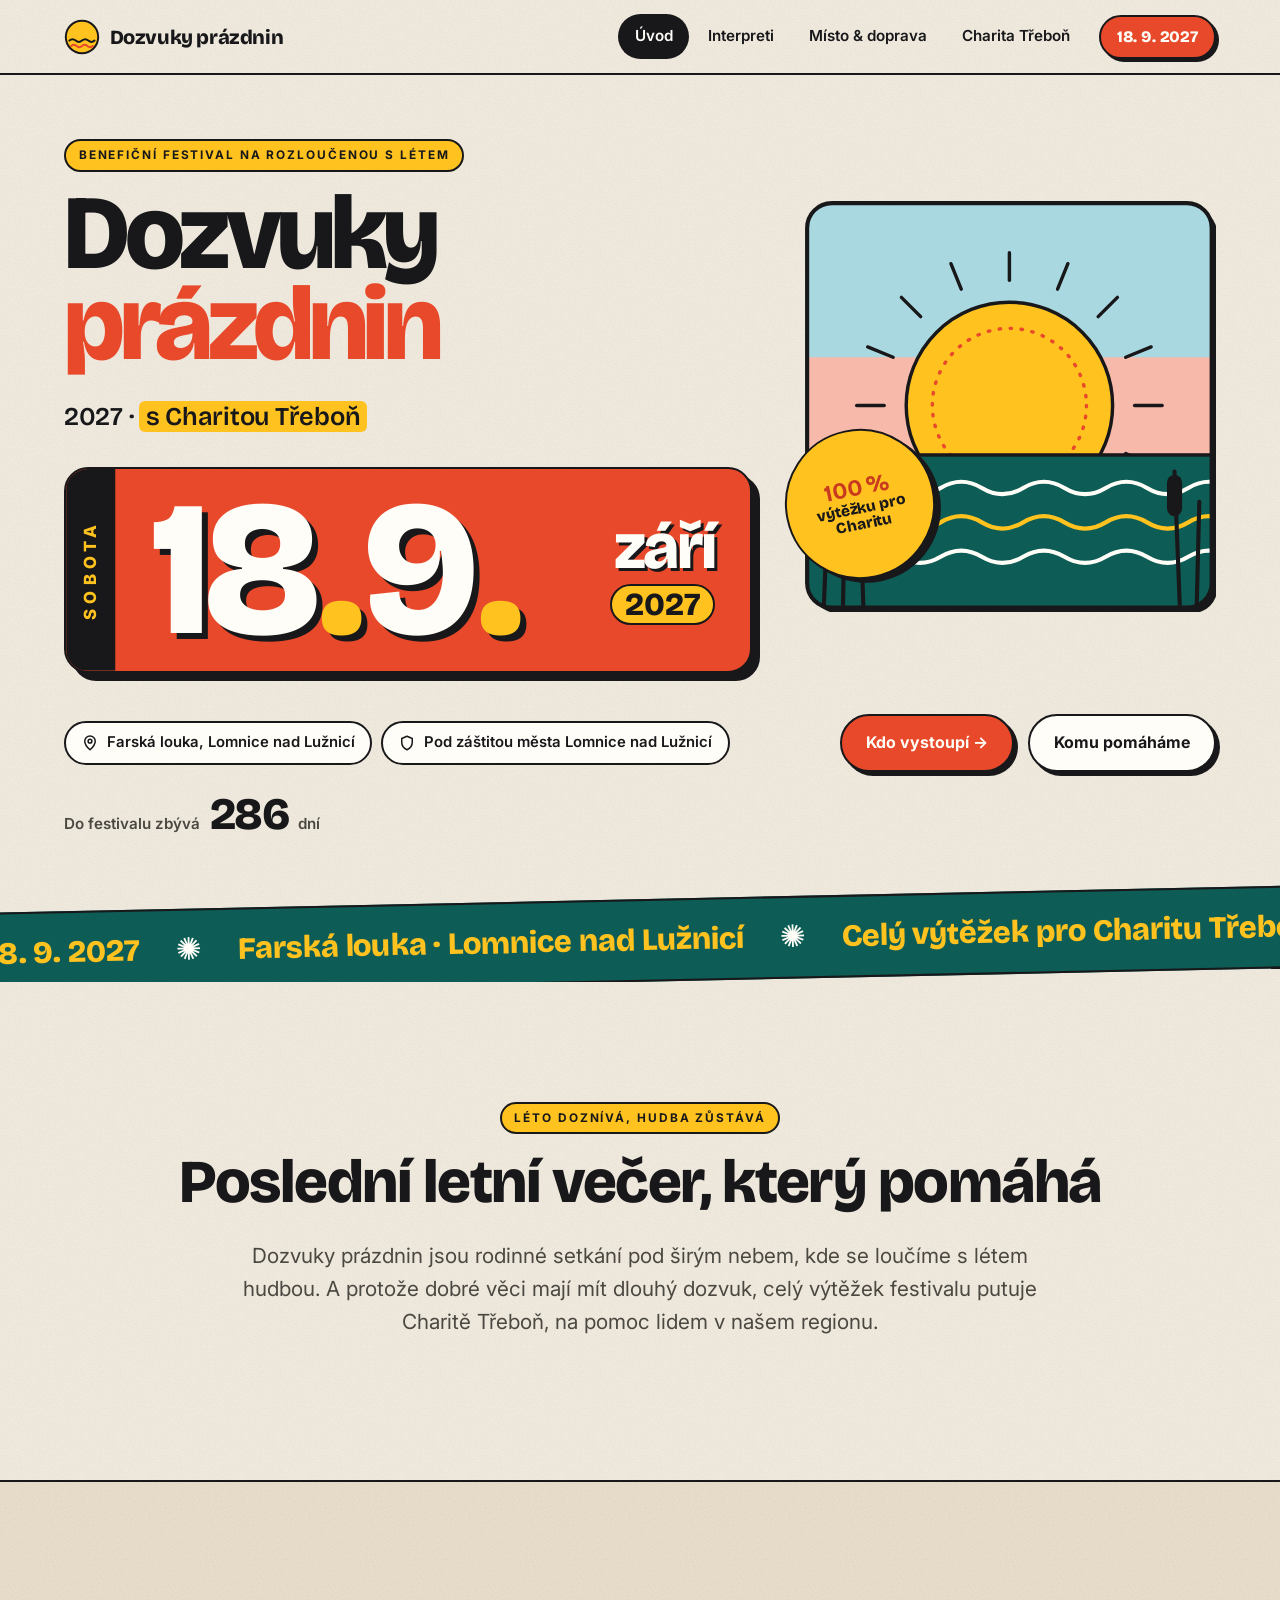
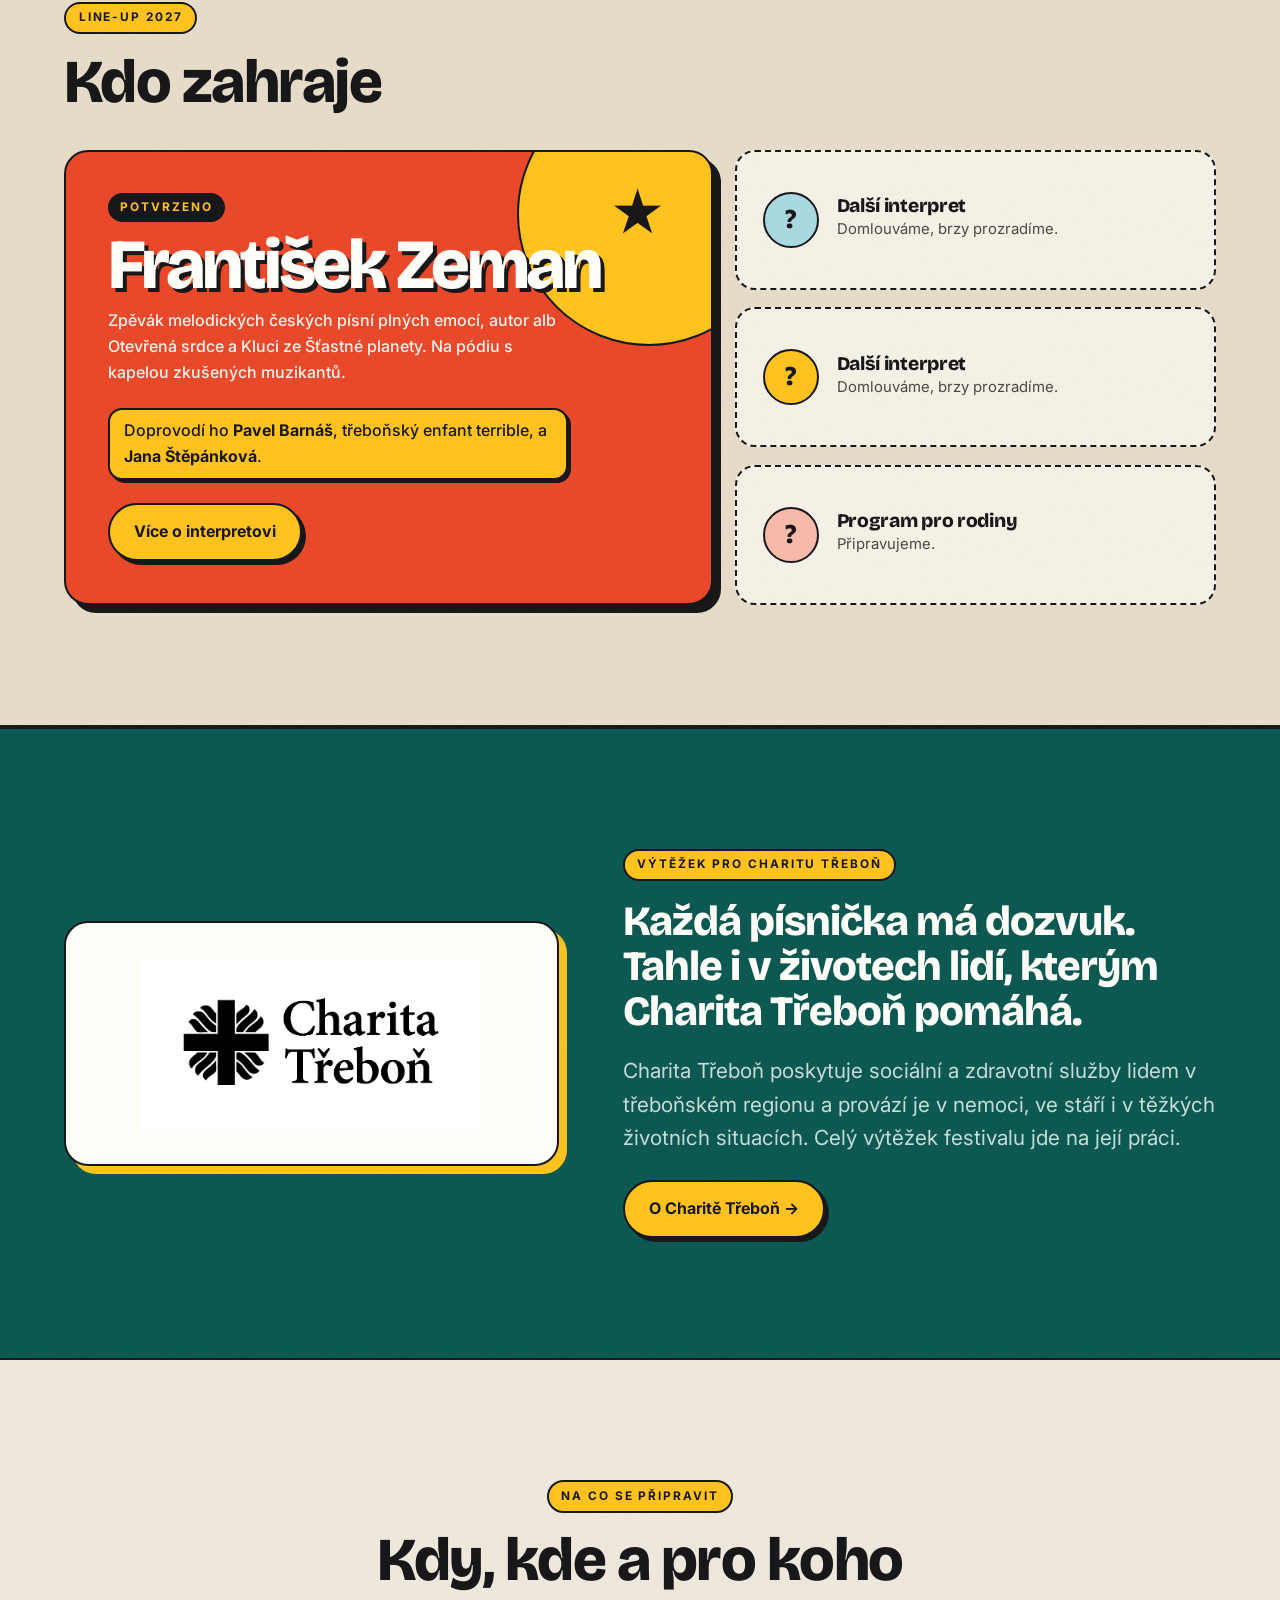
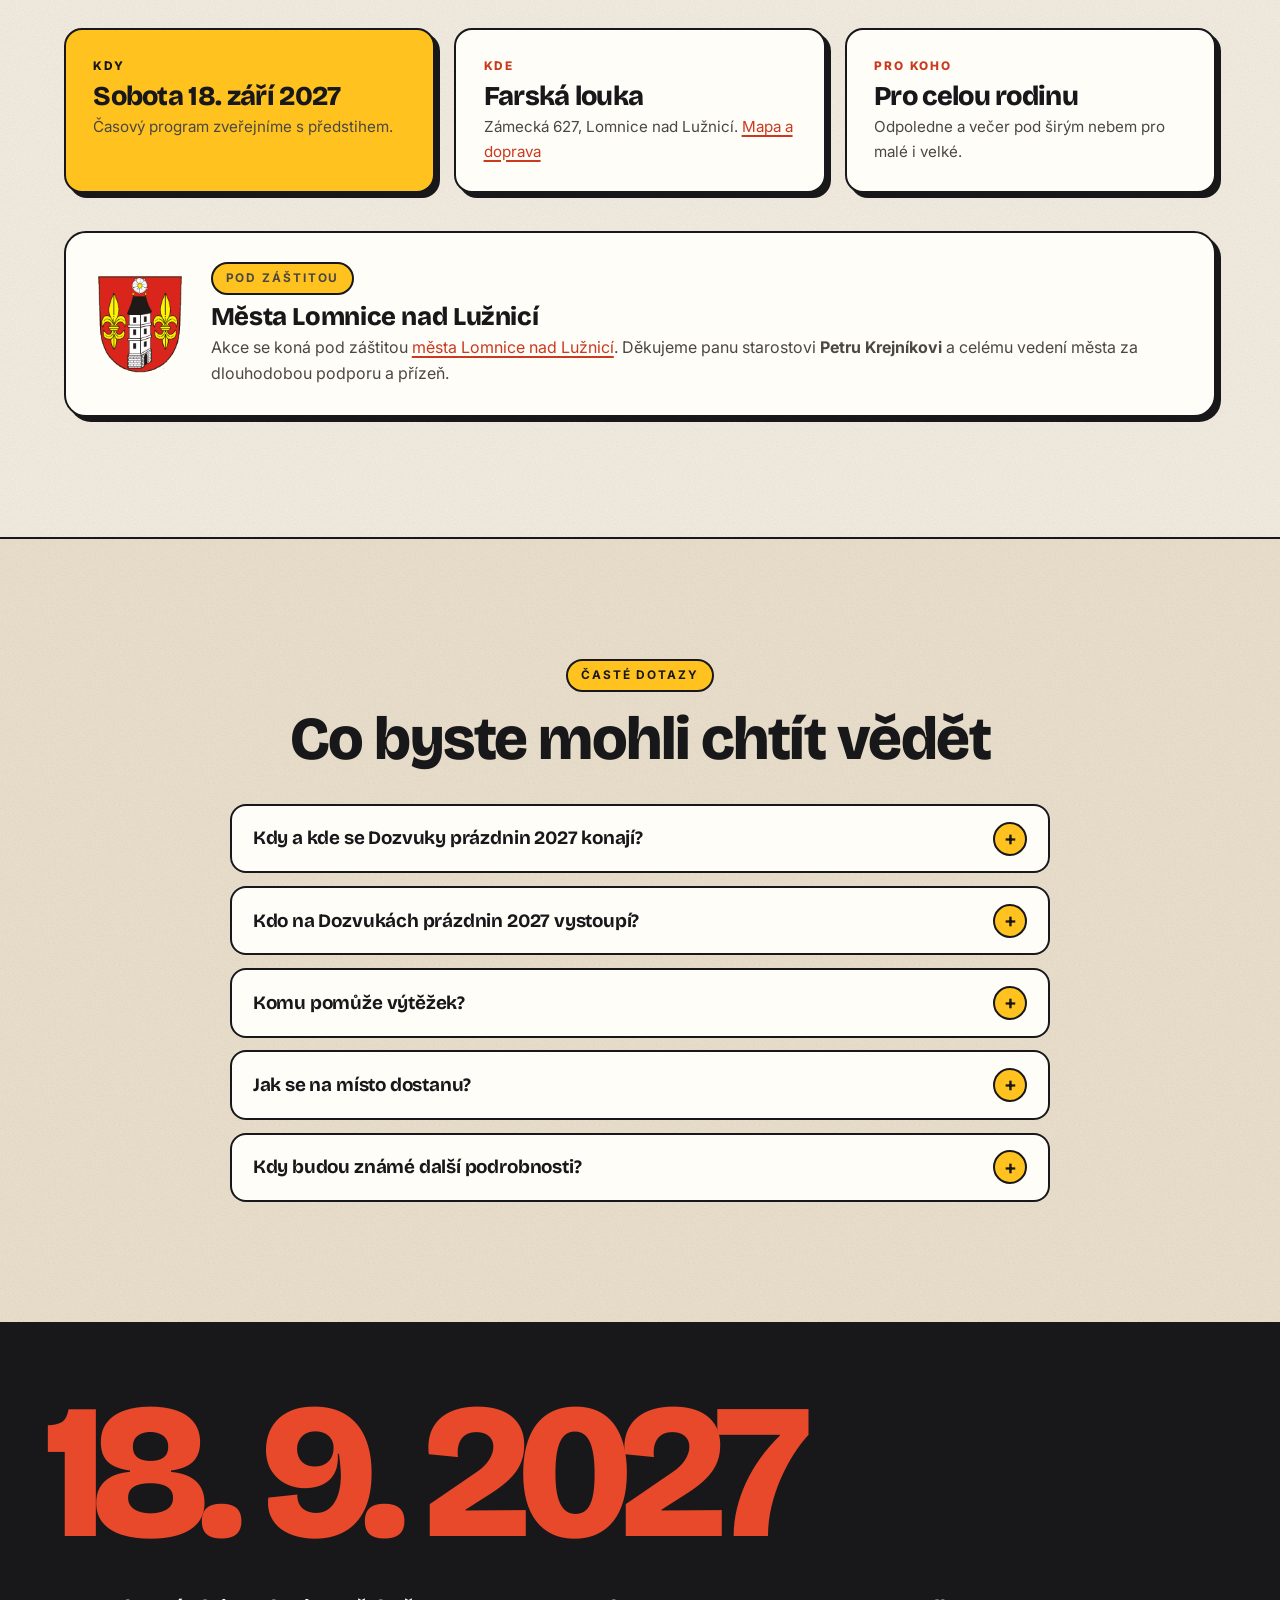
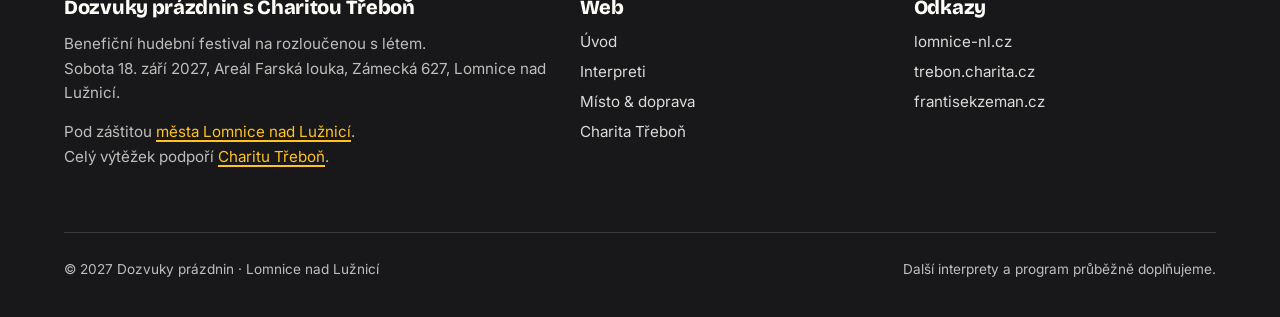
==== commit 28b22612: "Hosté Františka Zemana: Pavel Barnáš a Jana Štěpánková Co-Authored-By: Claude Opus 5.5 <noreply@anth" ====
--- a/index.html
+++ b/index.html
@@ -85,6 +85,14 @@
           "@type": "Person",
           "name": "František Zeman",
           "url": "https://frantisekzeman.cz/"
+        },
+        {
+          "@type": "Person",
+          "name": "Pavel Barnáš"
+        },
+        {
+          "@type": "Person",
+          "name": "Jana Štěpánková"
         }
       ]
     },
@@ -110,7 +118,7 @@
           "name": "Kdo na Dozvukách prázdnin 2027 vystoupí?",
           "acceptedAnswer": {
             "@type": "Answer",
-            "text": "Prvním potvrzeným interpretem je zpěvák František Zeman. Další jména právě domlouváme a postupně je oznámíme."
+            "text": "Prvním potvrzeným interpretem je zpěvák František Zeman, kterého doprovodí Pavel Barnáš a Jana Štěpánková. Další jména právě domlouváme a postupně je oznámíme."
           }
         },
         {
@@ -255,6 +263,7 @@
           <span class="tag">Potvrzeno</span>
           <h3>František Zeman</h3>
           <p>Zpěvák melodických českých písní plných emocí, autor alb Otevřená srdce a Kluci ze Šťastné planety. Na pódiu s kapelou zkušených muzikantů.</p>
+          <p class="guests">Doprovodí ho <strong>Pavel Barnáš</strong>, třeboňský enfant terrible, a <strong>Jana Štěpánková</strong>.</p>
           <div><a class="btn btn--sun" href="interpreti.html#zeman">Více o interpretovi</a></div>
         </article>
         <div class="soon">
@@ -316,7 +325,7 @@
         </details>
         <details>
           <summary>Kdo na Dozvukách prázdnin 2027 vystoupí?</summary>
-          <p>Prvním potvrzeným interpretem je zpěvák <a href="interpreti.html">František Zeman</a>. Další jména právě domlouváme a postupně je oznámíme.</p>
+          <p>Prvním potvrzeným interpretem je zpěvák <a href="interpreti.html">František Zeman</a>, kterého doprovodí Pavel Barnáš a Jana Štěpánková. Další jména právě domlouváme a postupně je oznámíme.</p>
         </details>
         <details>
           <summary>Komu pomůže výtěžek?</summary>
--- a/styles.css
+++ b/styles.css
@@ -411,3 +411,7 @@
 .reveal { opacity: 0; transform: translateY(18px); transition: opacity .6s ease, transform .6s ease; }
 .reveal.in { opacity: 1; transform: none; }
 @media (prefers-reduced-motion: reduce) { .reveal { opacity: 1; transform: none; transition: none; } }
+
+/* Hosté u interpreta */
+.guests { display: inline-block; background: var(--sun); color: var(--ink) !important; border: var(--bd); border-radius: 14px; padding: .55rem .9rem; font-weight: 500; box-shadow: 3px 3px 0 var(--ink); }
+.headliner .guests { margin-bottom: 1.4rem; }
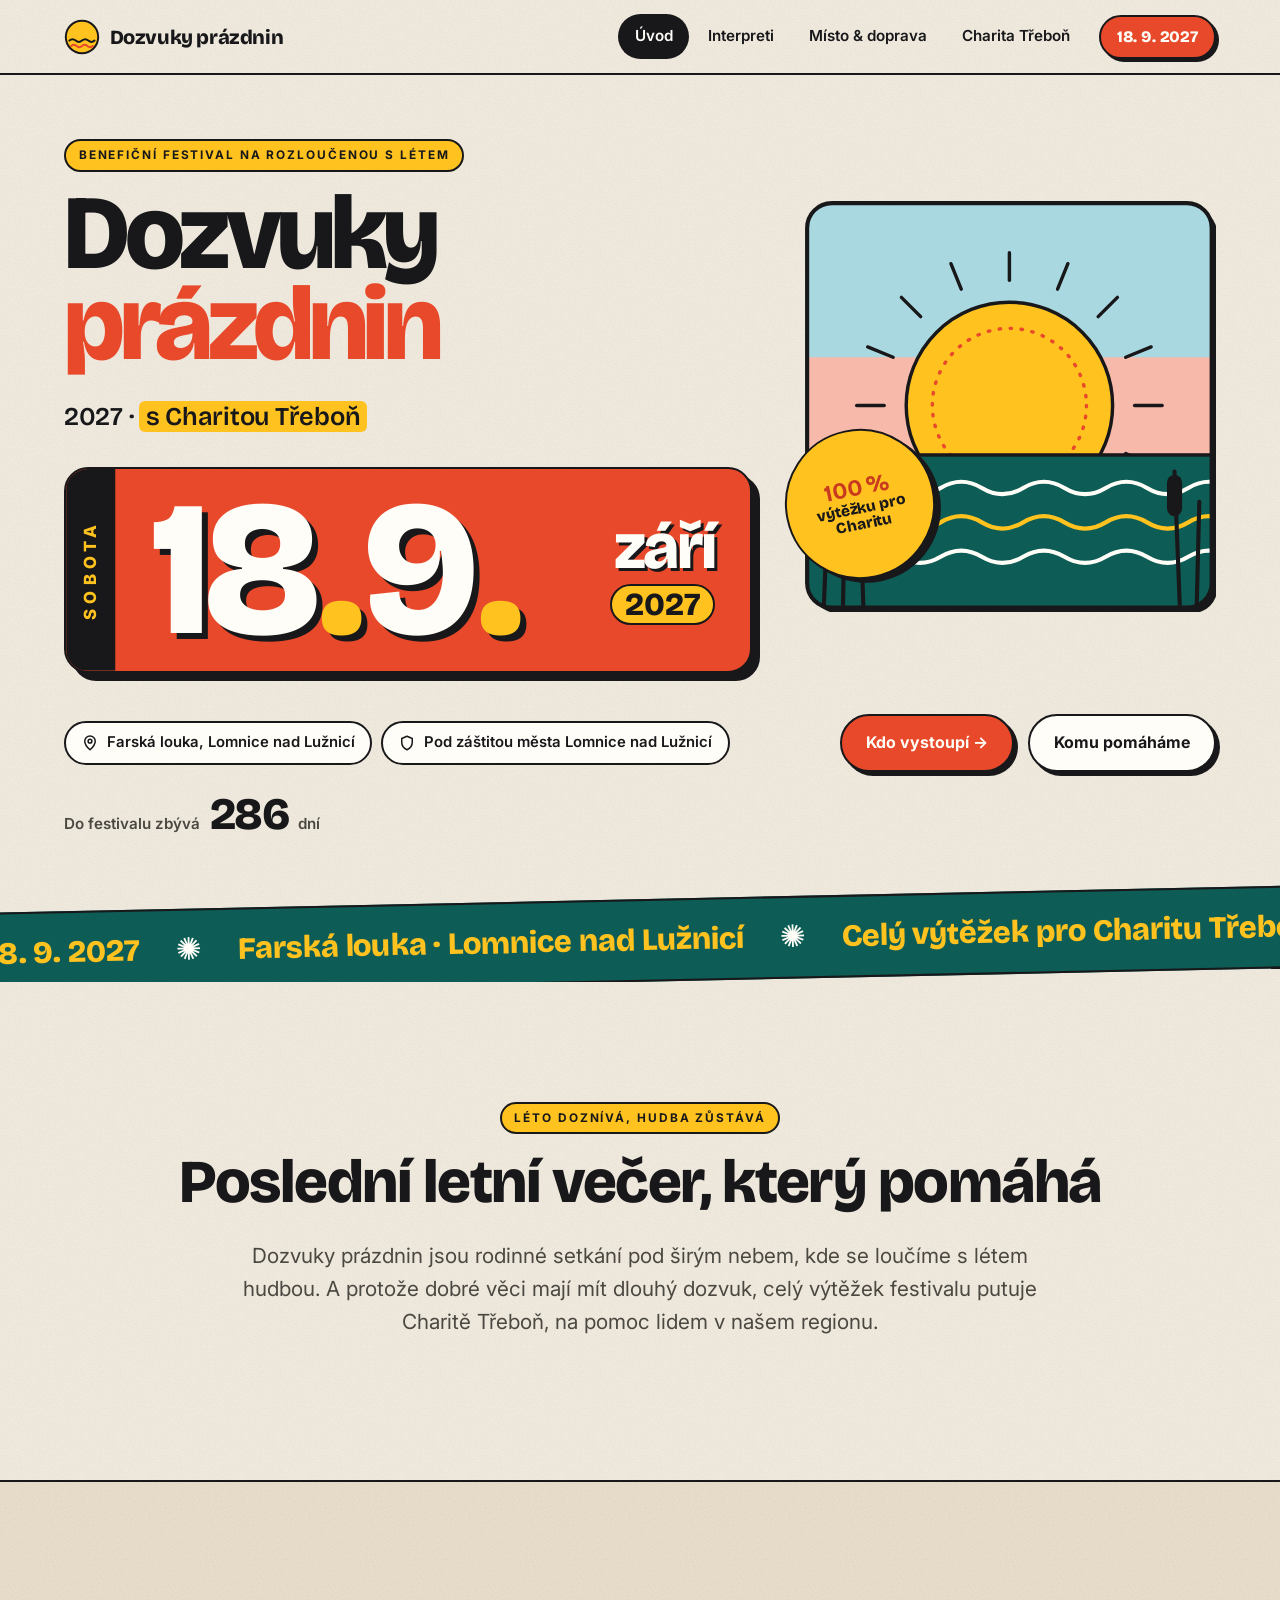
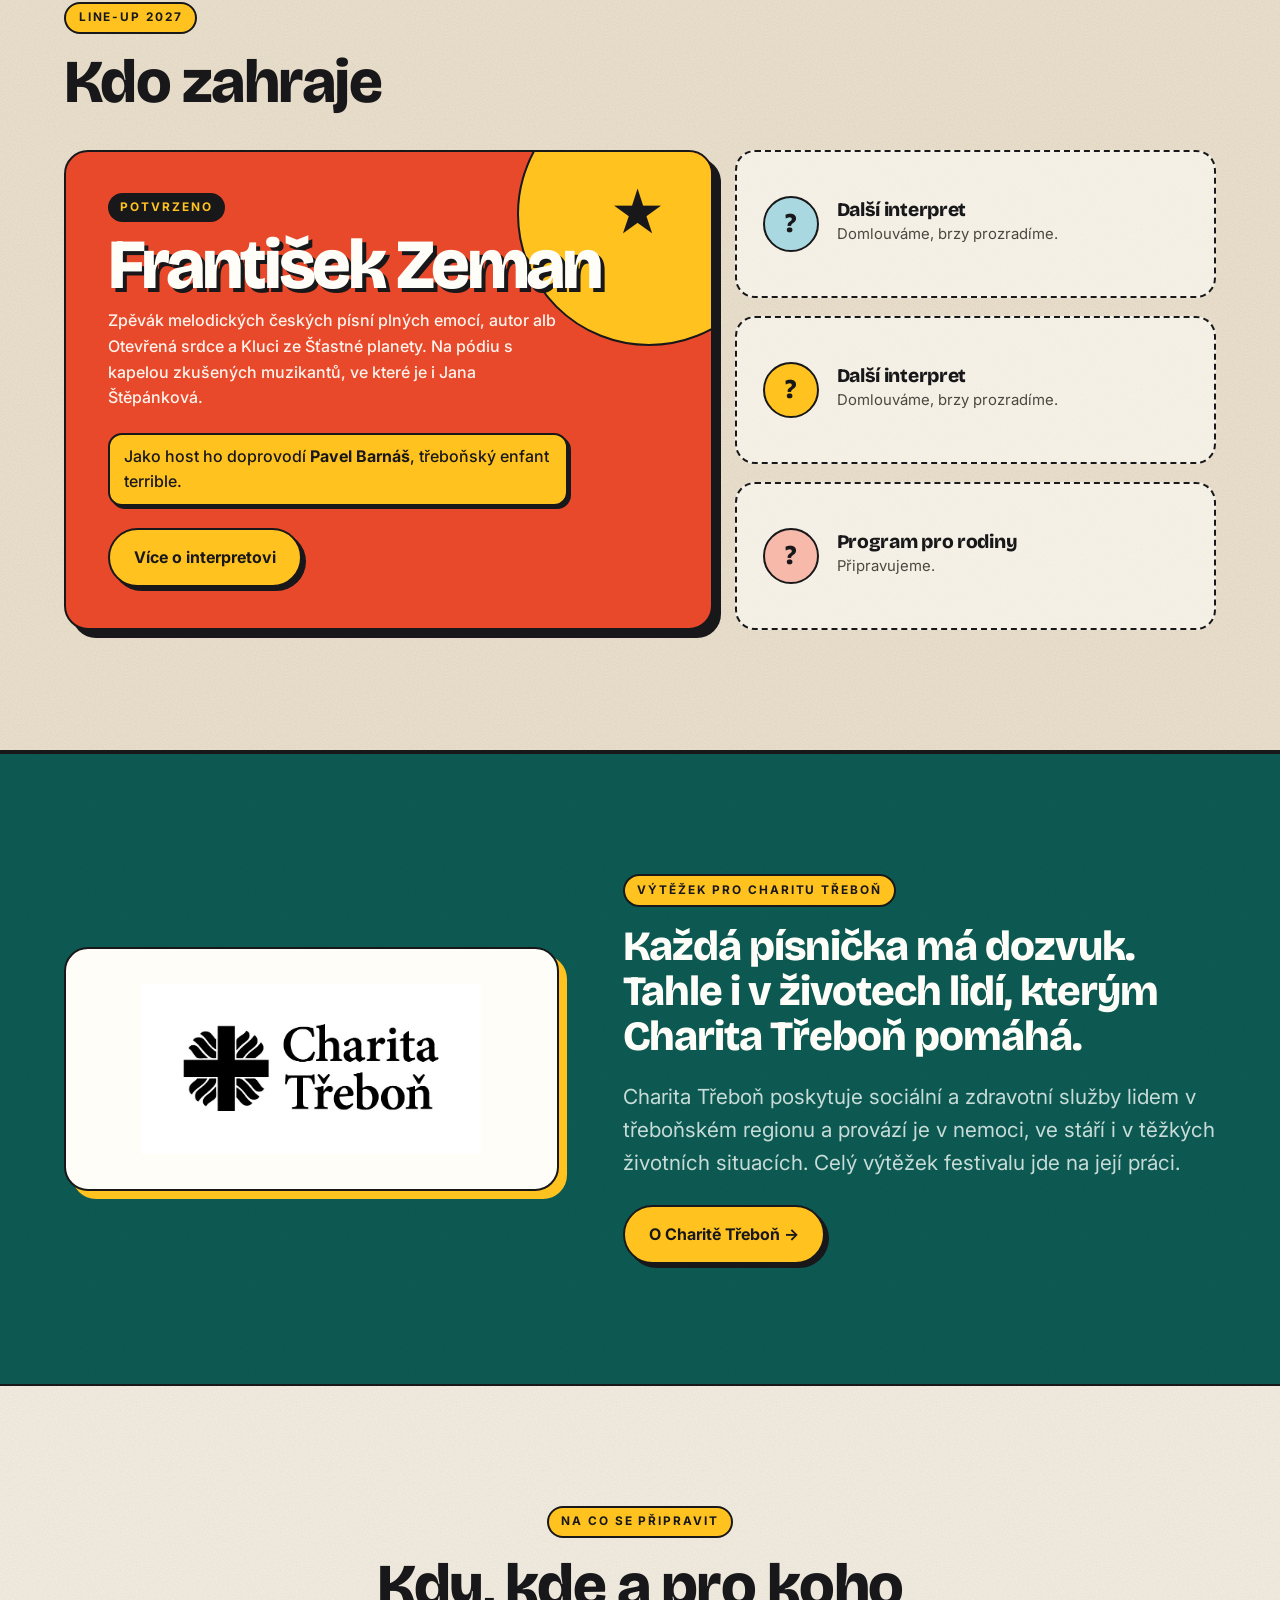
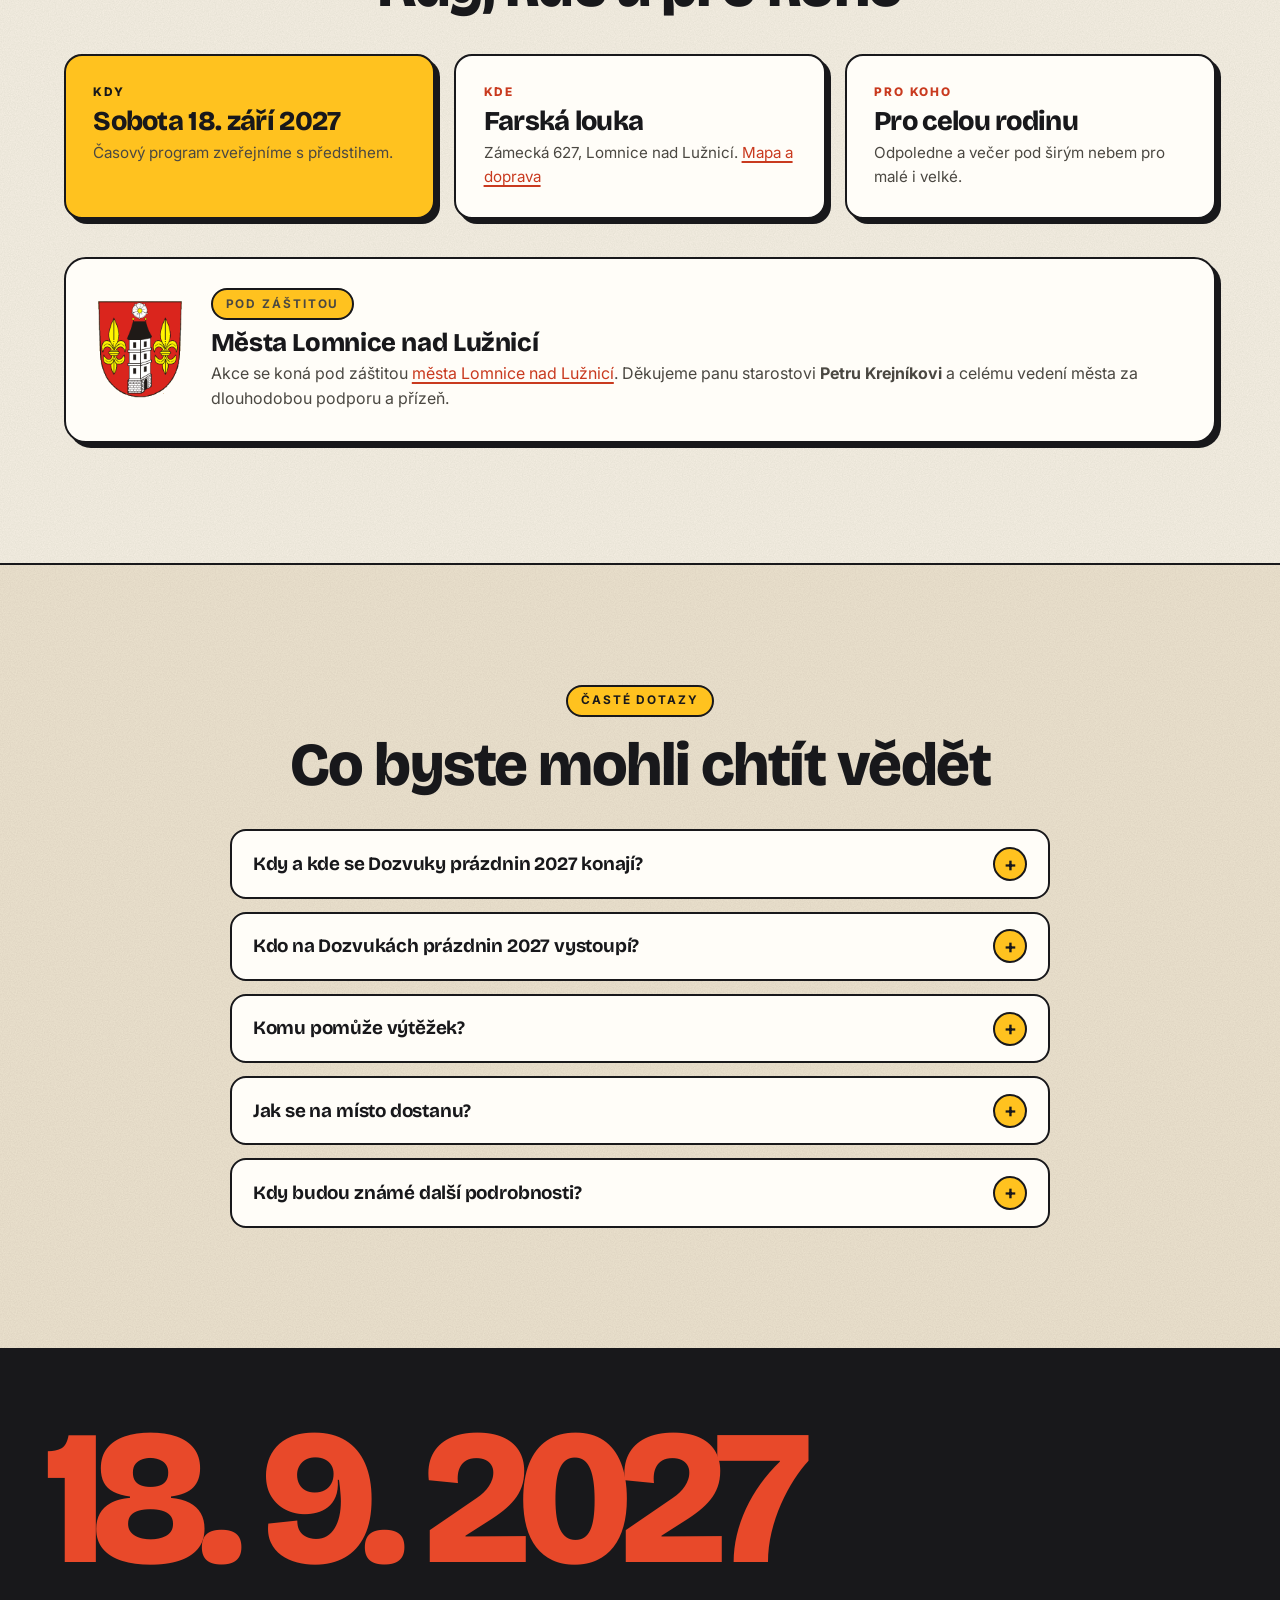
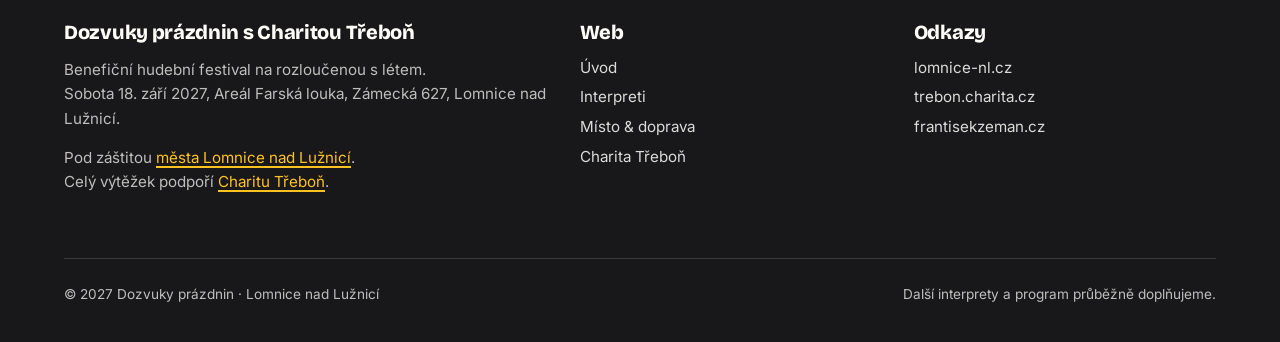
==== commit e8c921ef: "Úvod: v rámečku jen Pavel Barnáš, Jana Štěpánková v kapele Co-Authored-By: Claude Opus 5.5 <noreply@" ====
--- a/index.html
+++ b/index.html
@@ -118,7 +118,7 @@
           "name": "Kdo na Dozvukách prázdnin 2027 vystoupí?",
           "acceptedAnswer": {
             "@type": "Answer",
-            "text": "Prvním potvrzeným interpretem je zpěvák František Zeman, kterého doprovodí Pavel Barnáš a Jana Štěpánková. Další jména právě domlouváme a postupně je oznámíme."
+            "text": "Prvním potvrzeným interpretem je zpěvák František Zeman se svou kapelou, ve které je i Jana Štěpánková. Jako host ho doprovodí Pavel Barnáš. Další jména právě domlouváme a postupně je oznámíme."
           }
         },
         {
@@ -262,8 +262,8 @@
         <article class="headliner reveal">
           <span class="tag">Potvrzeno</span>
           <h3>František Zeman</h3>
-          <p>Zpěvák melodických českých písní plných emocí, autor alb Otevřená srdce a Kluci ze Šťastné planety. Na pódiu s kapelou zkušených muzikantů.</p>
-          <p class="guests">Doprovodí ho <strong>Pavel Barnáš</strong>, třeboňský enfant terrible, a <strong>Jana Štěpánková</strong>.</p>
+          <p>Zpěvák melodických českých písní plných emocí, autor alb Otevřená srdce a Kluci ze Šťastné planety. Na pódiu s kapelou zkušených muzikantů, ve které je i Jana Štěpánková.</p>
+          <p class="guests">Jako host ho doprovodí <strong>Pavel Barnáš</strong>, třeboňský enfant terrible.</p>
           <div><a class="btn btn--sun" href="interpreti.html#zeman">Více o interpretovi</a></div>
         </article>
         <div class="soon">
@@ -325,7 +325,7 @@
         </details>
         <details>
           <summary>Kdo na Dozvukách prázdnin 2027 vystoupí?</summary>
-          <p>Prvním potvrzeným interpretem je zpěvák <a href="interpreti.html">František Zeman</a>, kterého doprovodí Pavel Barnáš a Jana Štěpánková. Další jména právě domlouváme a postupně je oznámíme.</p>
+          <p>Prvním potvrzeným interpretem je zpěvák <a href="interpreti.html">František Zeman</a> se svou kapelou, ve které je i Jana Štěpánková. Jako host ho doprovodí Pavel Barnáš. Další jména právě domlouváme a postupně je oznámíme.</p>
         </details>
         <details>
           <summary>Komu pomůže výtěžek?</summary>
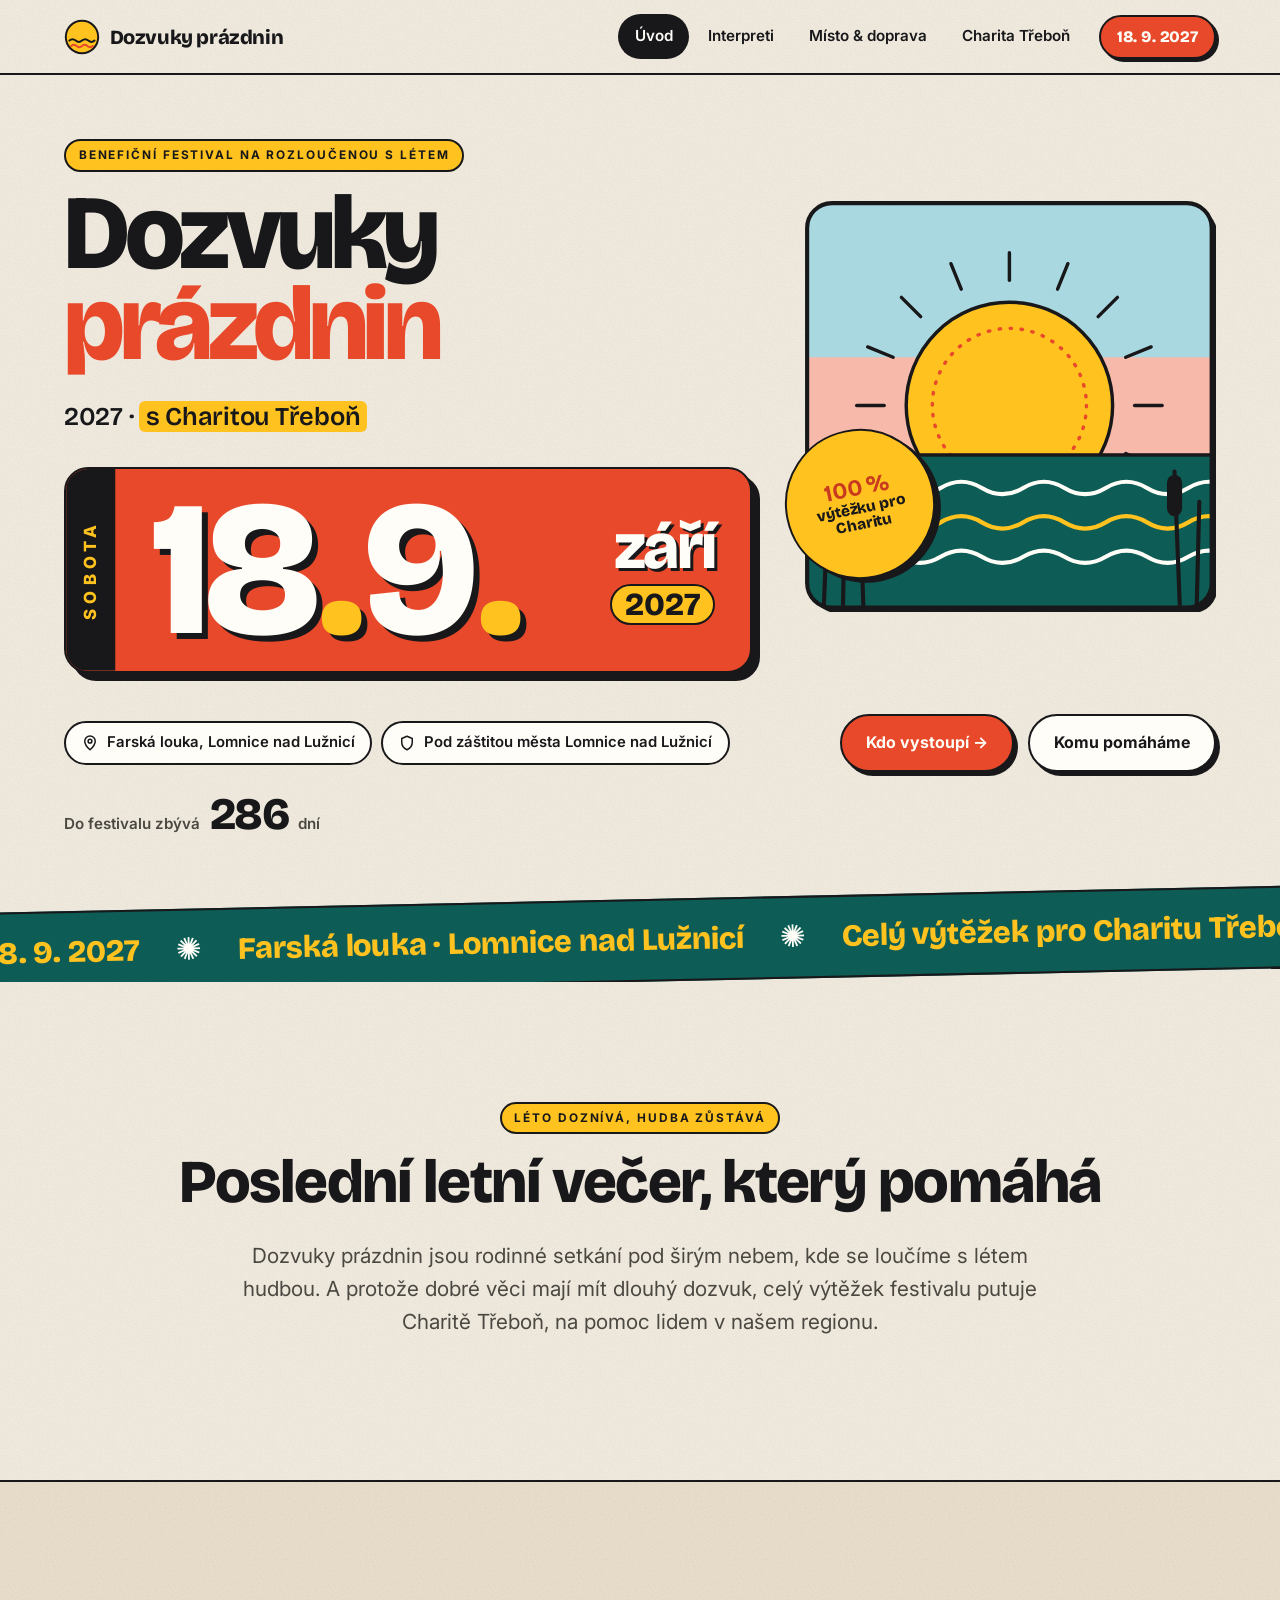
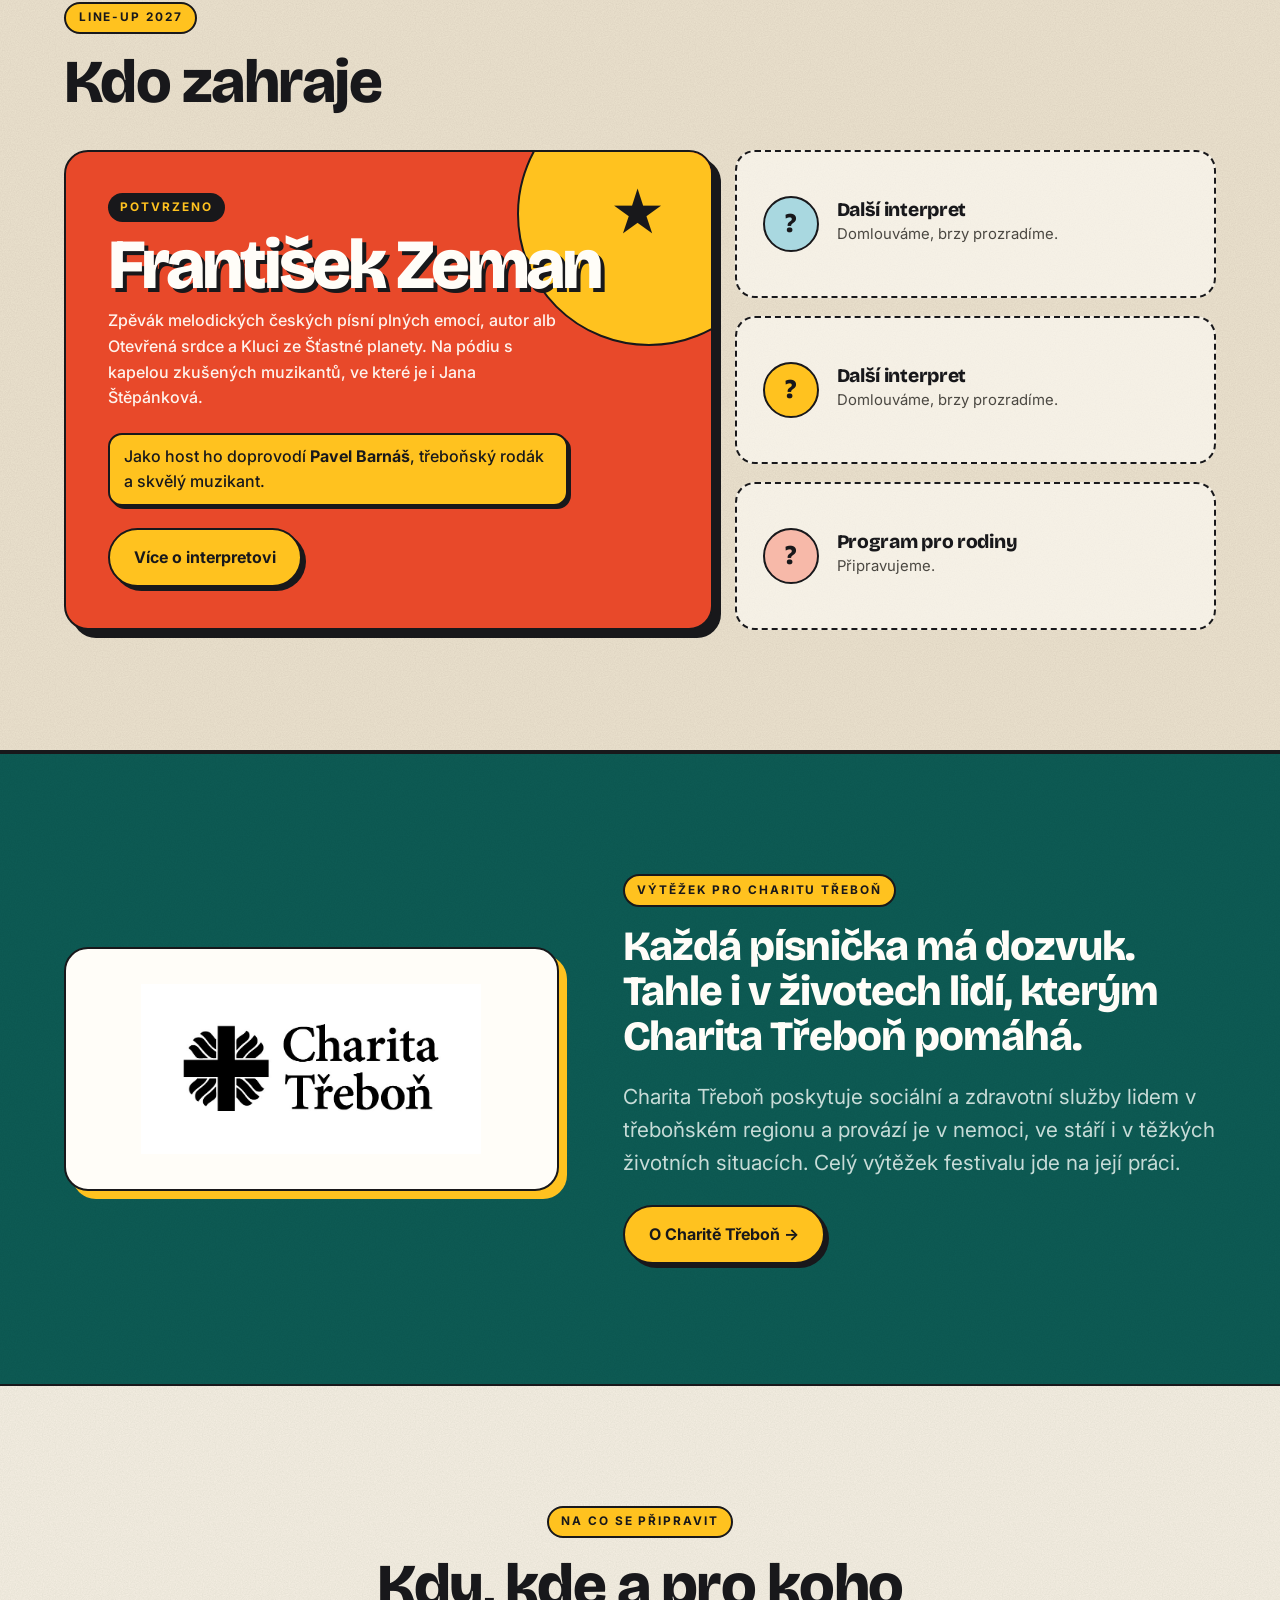
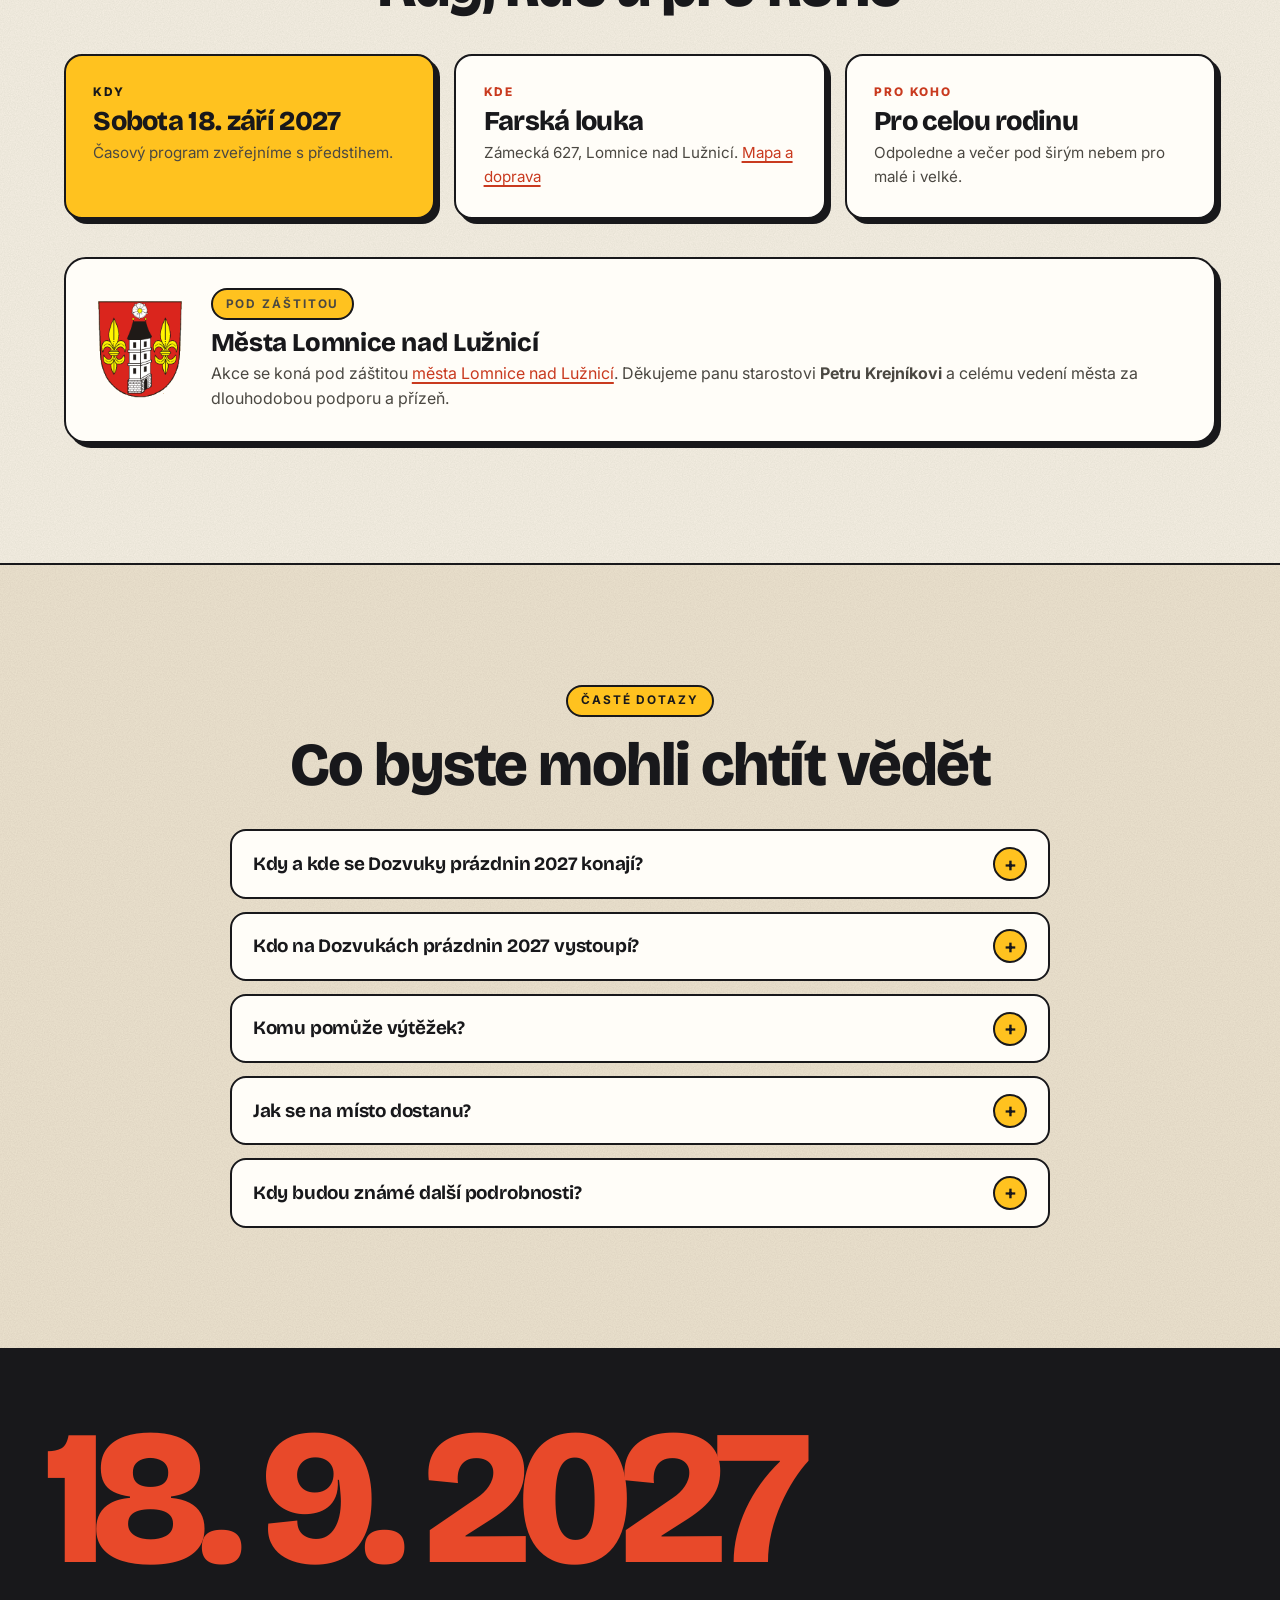
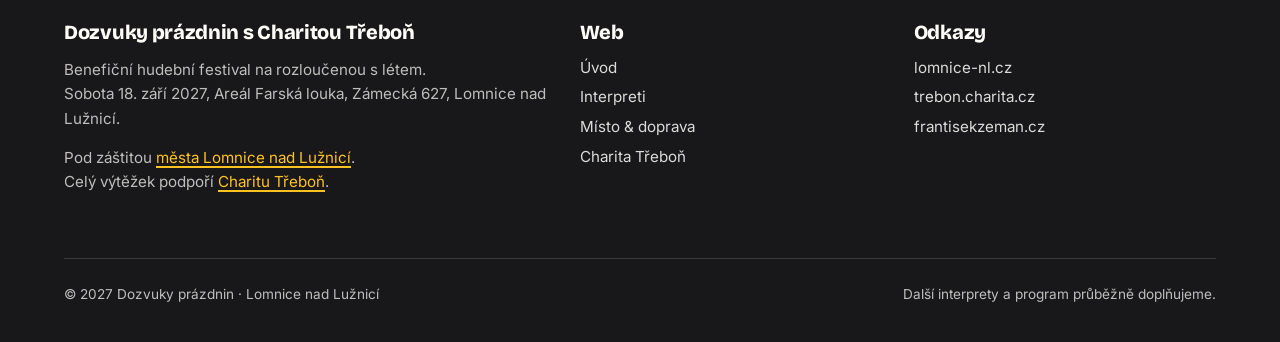
==== commit 281fabec: "Úvod: Pavel Barnáš – třeboňský rodák a skvělý muzikant Co-Authored-By: Claude Opus 5.5 <noreply@anth" ====
--- a/index.html
+++ b/index.html
@@ -263,7 +263,7 @@
           <span class="tag">Potvrzeno</span>
           <h3>František Zeman</h3>
           <p>Zpěvák melodických českých písní plných emocí, autor alb Otevřená srdce a Kluci ze Šťastné planety. Na pódiu s kapelou zkušených muzikantů, ve které je i Jana Štěpánková.</p>
-          <p class="guests">Jako host ho doprovodí <strong>Pavel Barnáš</strong>, třeboňský enfant terrible.</p>
+          <p class="guests">Jako host ho doprovodí <strong>Pavel Barnáš</strong>, třeboňský rodák a skvělý muzikant.</p>
           <div><a class="btn btn--sun" href="interpreti.html#zeman">Více o interpretovi</a></div>
         </article>
         <div class="soon">
